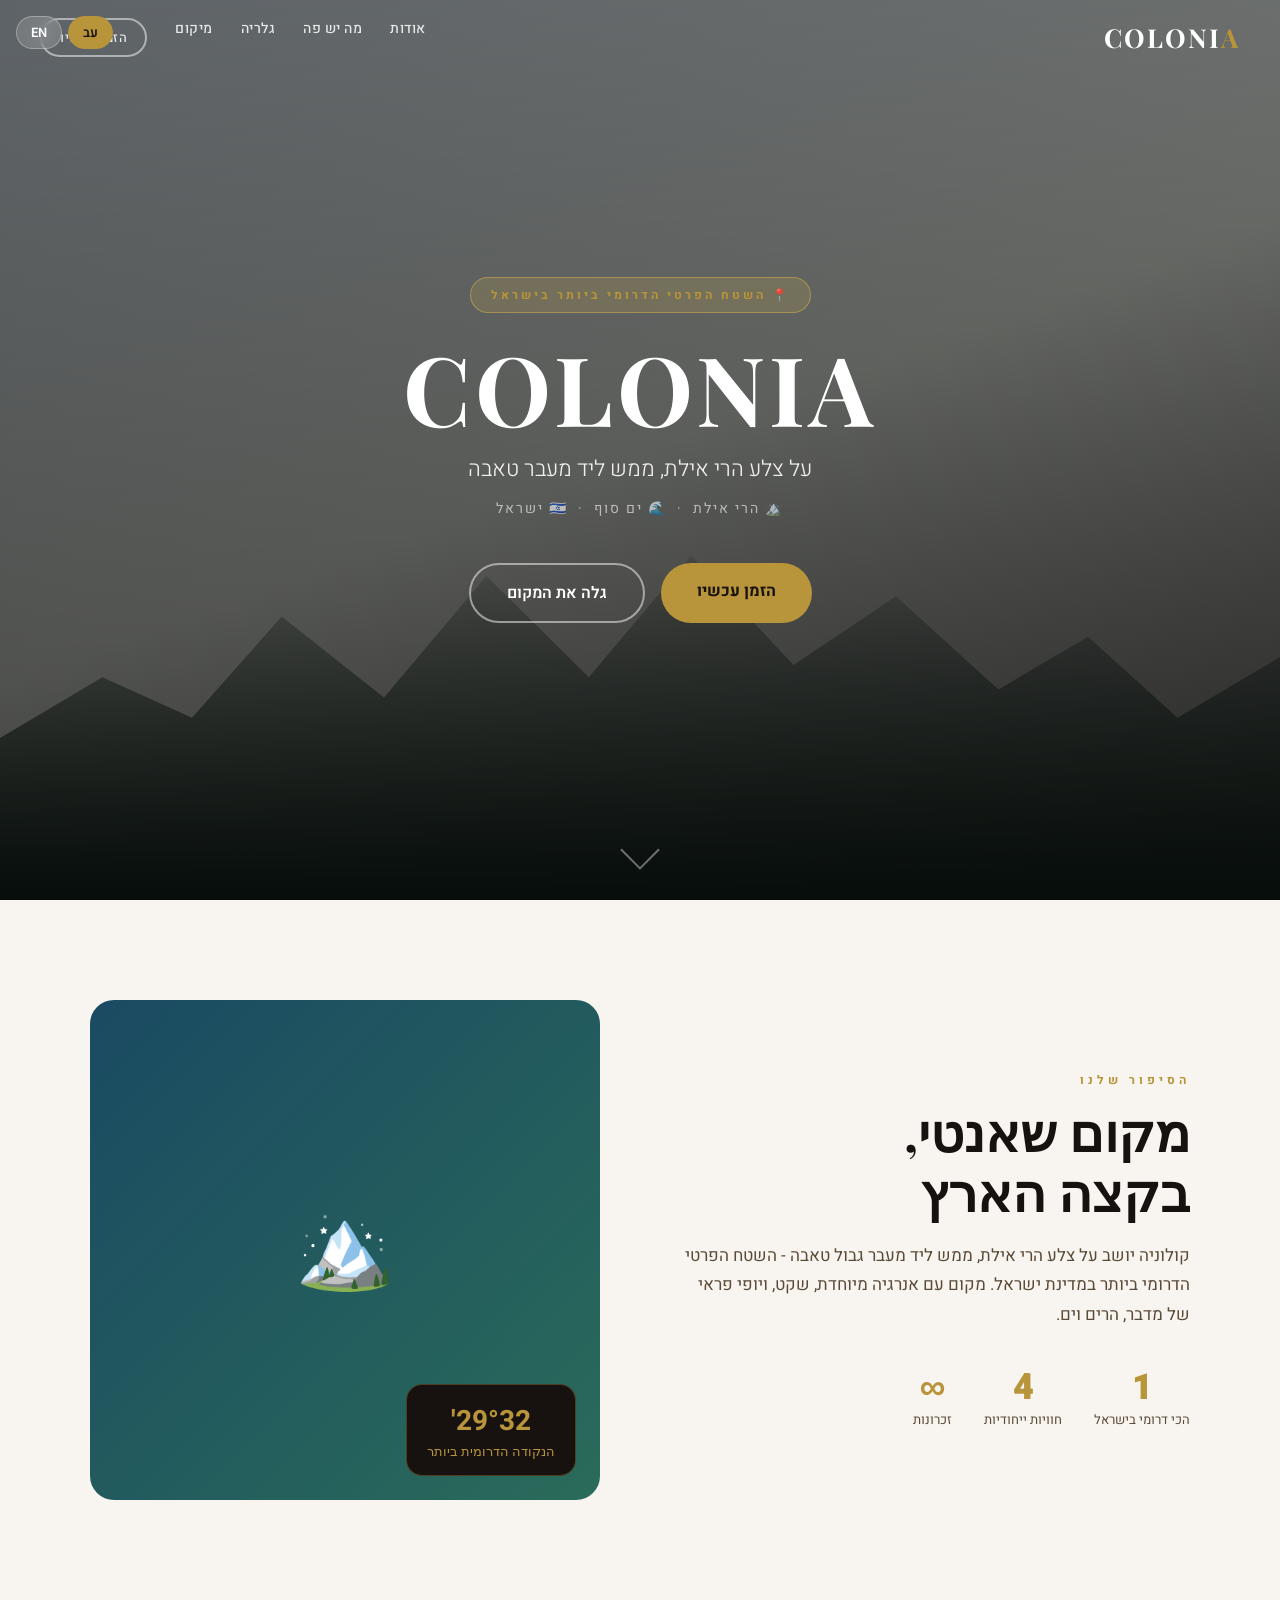
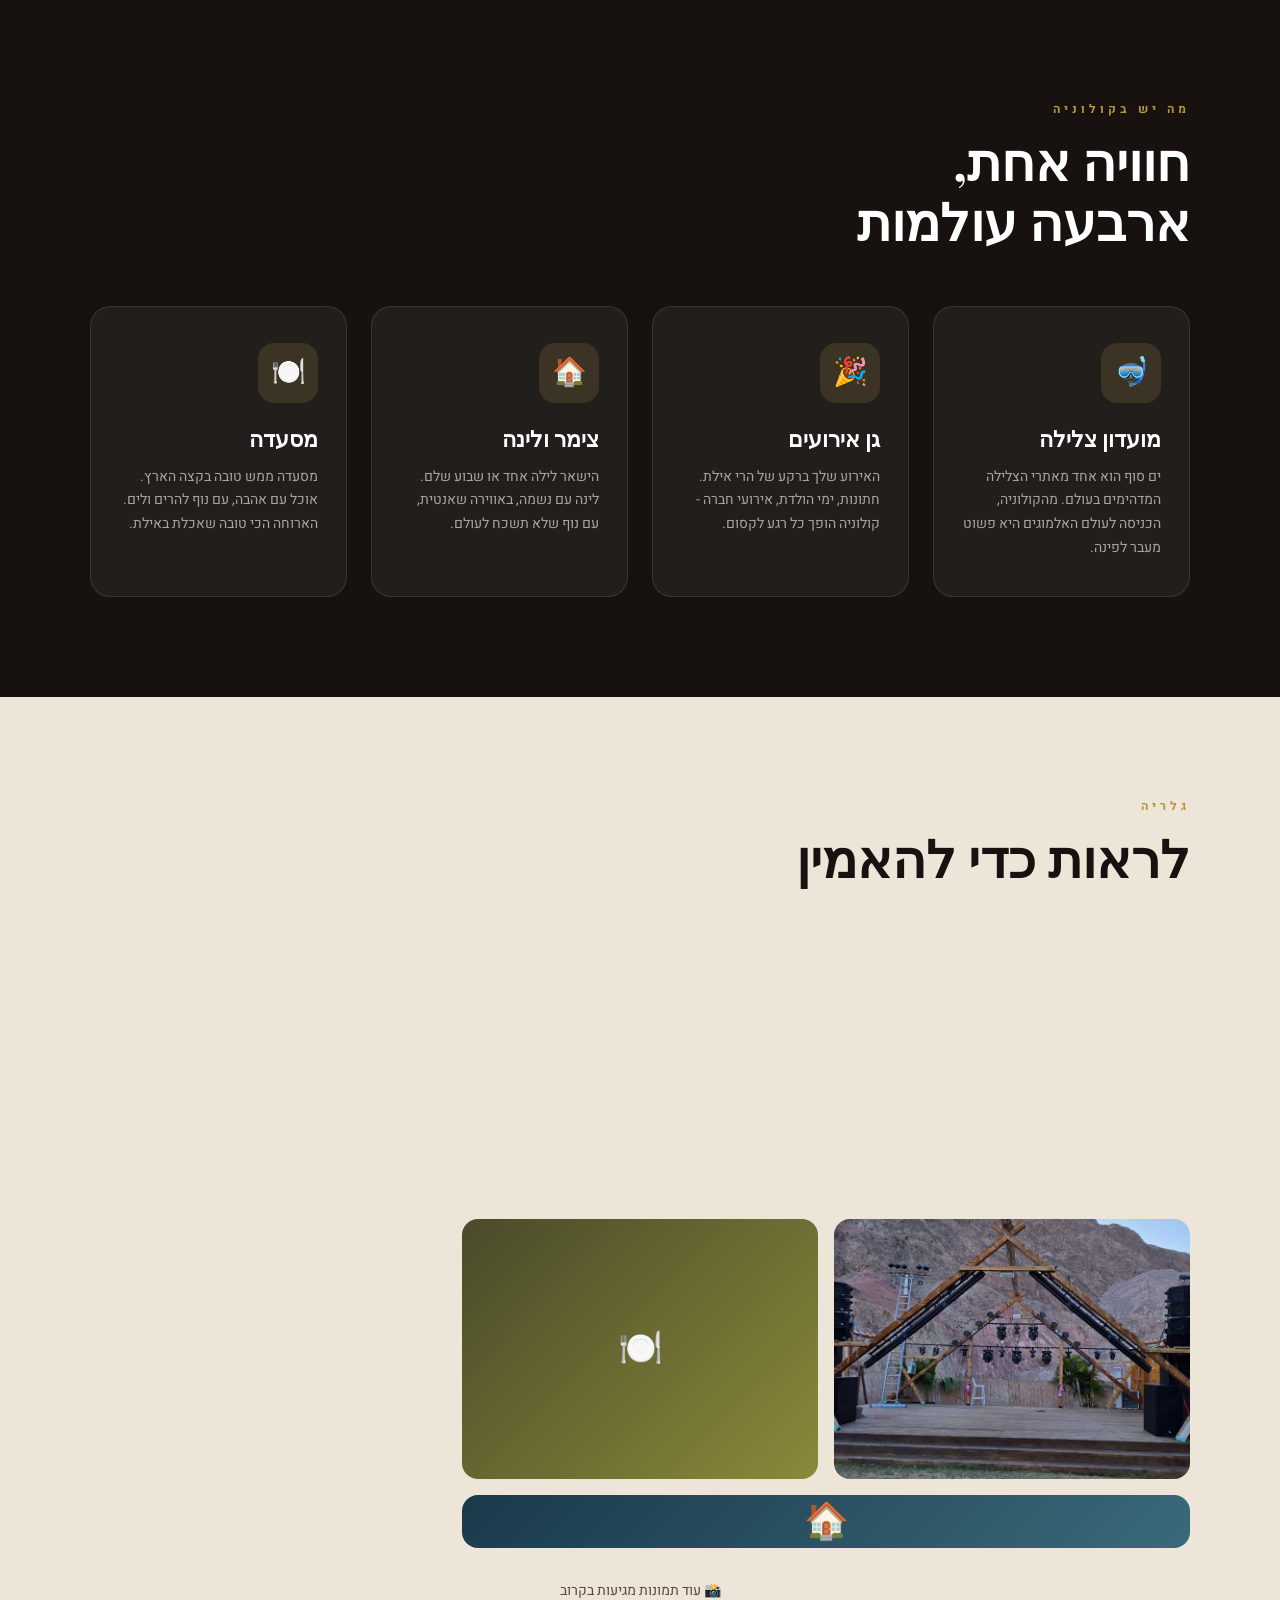
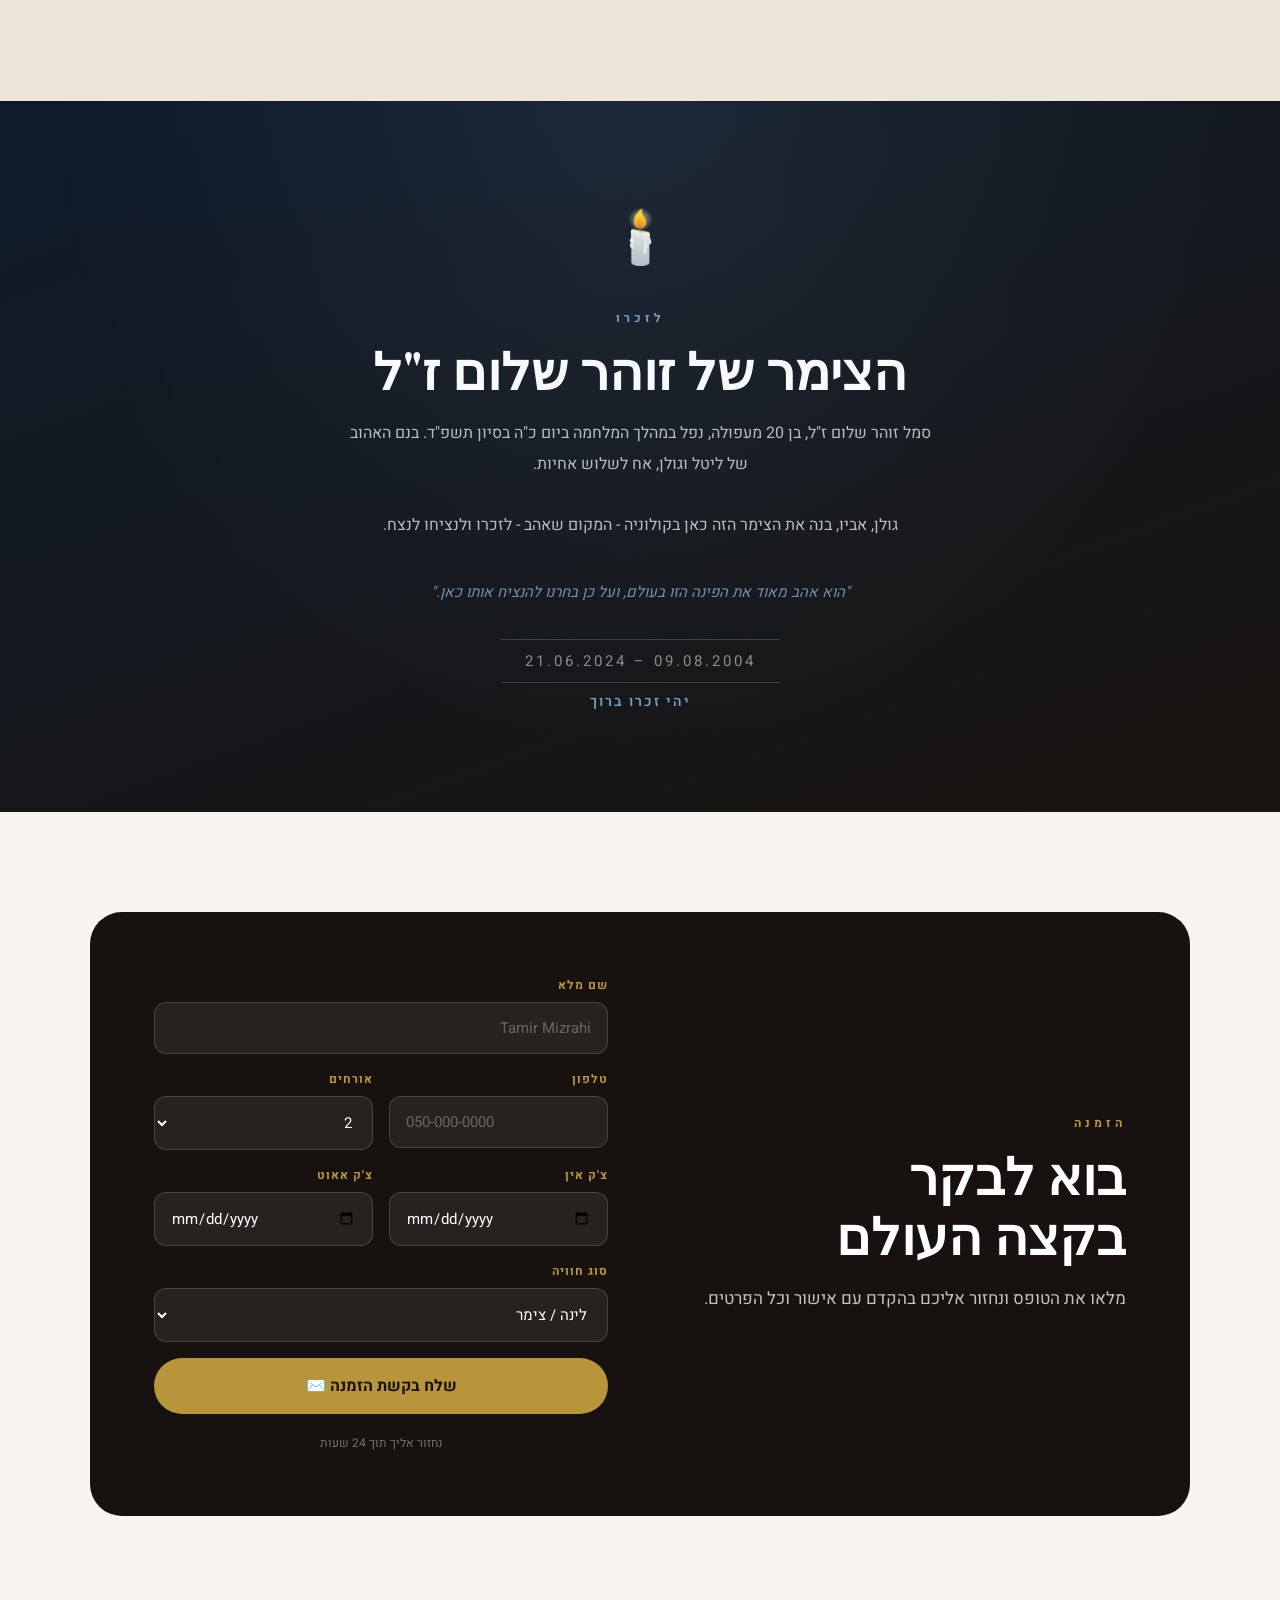
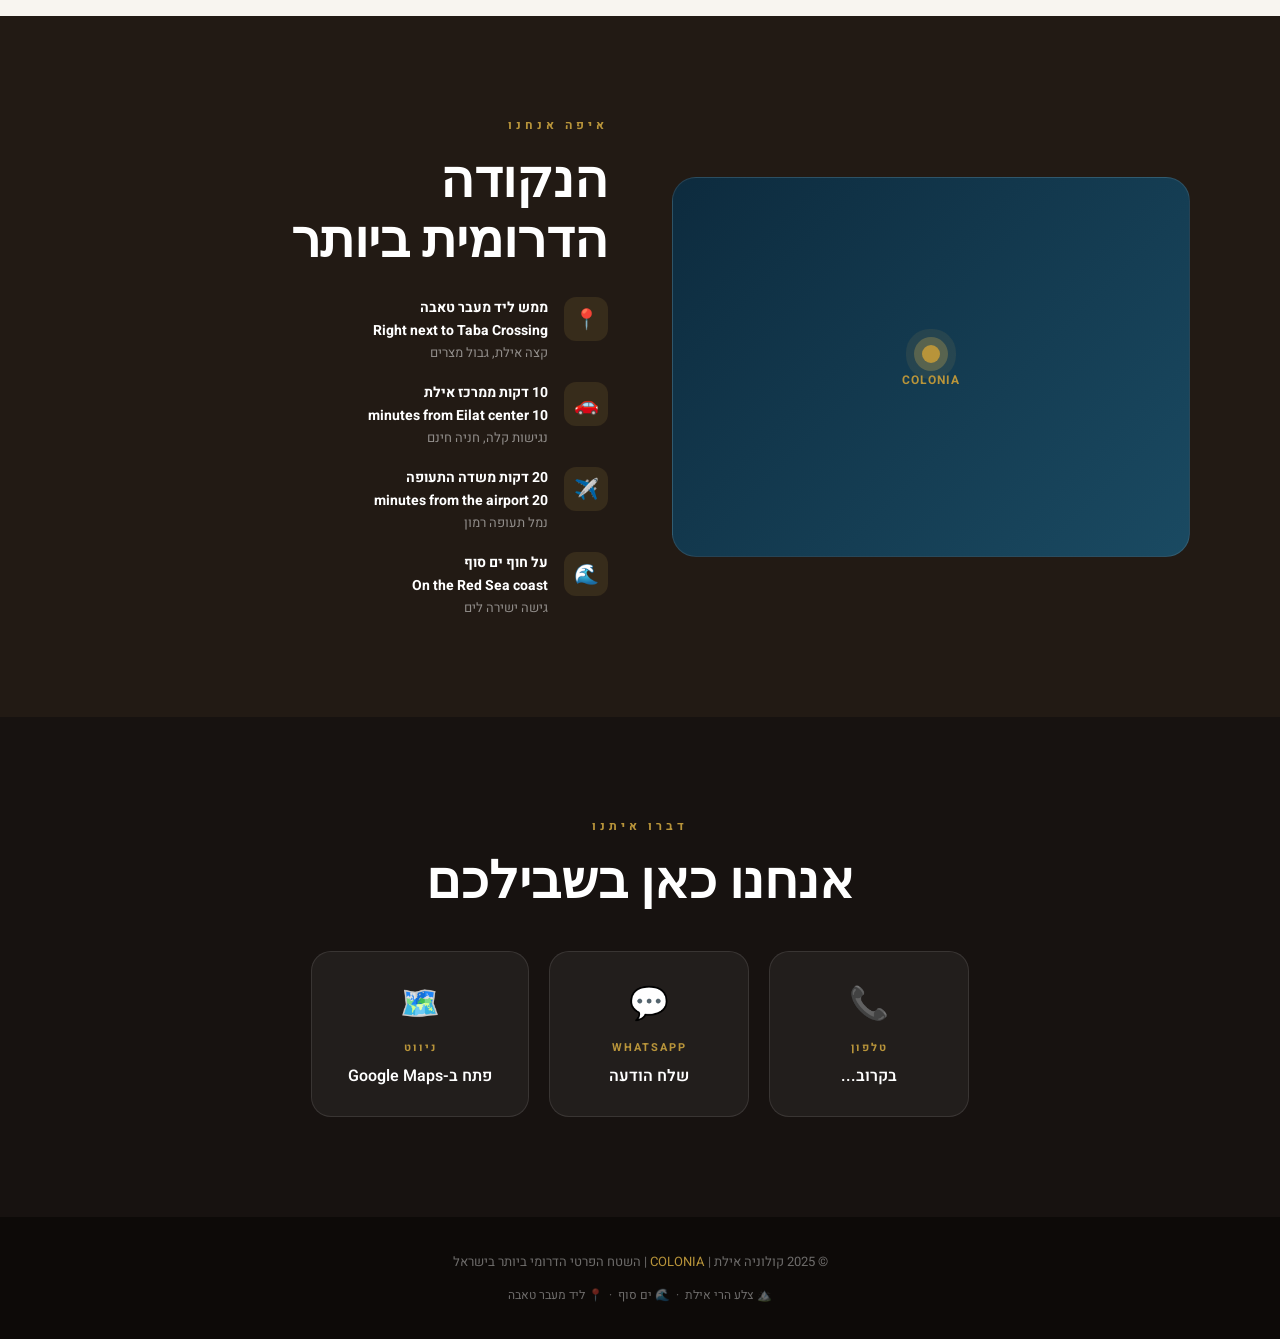
==== index.html @ 41fde7ad "Add stage photo" ====
<!DOCTYPE html>
<html lang="he" dir="rtl">
<head>
  <meta charset="UTF-8" />
  <meta name="viewport" content="width=device-width, initial-scale=1.0" />
  <title>Colonia Eilat | קולוניה אילת - המקום הדרומי ביותר בישראל</title>
  <meta name="description" content="קולוניה אילת - השטח הפרטי הדרומי ביותר במדינת ישראל. על צלע הרי אילת, ממש ליד מעבר טאבה. גן אירועים, מועדון צלילה, צימר ומסעדה." />
  <meta name="keywords" content="קולוניה אילת, Colonia Eilat, גן אירועים אילת, מועדון צלילה אילת, צימר אילת, טאבה, המקום הדרומי ביותר" />
  <meta property="og:title" content="Colonia Eilat | קולוניה אילת" />
  <meta property="og:description" content="השטח הפרטי הדרומי ביותר בישראל. על צלע הרי אילת." />
  <meta property="og:type" content="website" />
  <link rel="preconnect" href="https://fonts.googleapis.com" />
  <link href="https://fonts.googleapis.com/css2?family=Heebo:wght@300;400;500;700;900&family=Playfair+Display:wght@400;700&display=swap" rel="stylesheet" />
  <style>
    *, *::before, *::after { box-sizing: border-box; margin: 0; padding: 0; }

    :root {
      --sand:    #EDE5D8;
      --sand2:   #D8CDB8;
      --stone:   #7A6B55;
      --dark:    #171210;
      --dark2:   #221A14;
      --coral:   #B86040;
      --sea:     #2A6B8A;
      --sea2:    #1A4A62;
      --gold:    #B8943A;
      --wood:    #6B4A2A;
      --green:   #3A5A3A;
      --white:   #F8F5F0;
      --text:    #171210;
      --muted:   #5A4A38;
    }

    html { scroll-behavior: smooth; }

    body {
      font-family: 'Heebo', sans-serif;
      background: var(--white);
      color: var(--text);
      overflow-x: hidden;
    }

    /* ── LANG SWITCH ── */
    .lang-switch {
      position: fixed; top: 16px; left: 16px;
      z-index: 1000;
      display: flex; gap: 6px;
    }
    .lang-btn {
      background: rgba(255,255,255,0.15);
      backdrop-filter: blur(8px);
      border: 1px solid rgba(255,255,255,0.3);
      color: #fff; border-radius: 20px;
      padding: 6px 14px; font-size: 13px; font-weight: 600;
      cursor: pointer; transition: all 0.2s;
      font-family: 'Heebo', sans-serif;
    }
    .lang-btn.active, .lang-btn:hover {
      background: var(--gold); border-color: var(--gold); color: #1A1410;
    }

    /* ── NAV ── */
    nav {
      position: fixed; top: 0; width: 100%; z-index: 900;
      padding: 18px 40px;
      display: flex; align-items: center; justify-content: space-between;
      transition: background 0.3s, box-shadow 0.3s;
    }
    nav.scrolled {
      background: rgba(26,20,16,0.96);
      backdrop-filter: blur(16px);
      box-shadow: 0 2px 24px rgba(0,0,0,0.3);
    }
    .nav-logo {
      font-family: 'Playfair Display', serif;
      font-size: 26px; font-weight: 700;
      color: #fff; letter-spacing: 2px;
      text-decoration: none;
    }
    .nav-logo span { color: var(--gold); }
    .nav-links { display: flex; gap: 28px; list-style: none; }
    .nav-links a {
      color: rgba(255,255,255,0.85); text-decoration: none;
      font-size: 14px; font-weight: 500; letter-spacing: 0.5px;
      transition: color 0.2s;
    }
    .nav-links a:hover { color: var(--gold); }
    .nav-cta {
      background: var(--gold); color: var(--dark) !important;
      padding: 10px 22px; border-radius: 25px;
      font-weight: 700 !important;
    }

    /* ── HERO ── */
    .hero {
      height: 100vh; min-height: 700px;
      position: relative;
      display: flex; align-items: center; justify-content: center;
      overflow: hidden;
    }
    .hero-bg {
      position: absolute; inset: 0;
      background: url('garden-view.jpg') center center / cover no-repeat;
    }
    .hero-bg::after {
      content: '';
      position: absolute; inset: 0;
      background: linear-gradient(
        160deg,
        rgba(10,25,40,0.55) 0%,
        rgba(10,20,15,0.45) 50%,
        rgba(10,10,10,0.75) 100%
      );
    }
    /* Decorative mountain silhouette */
    .hero-mountains {
      position: absolute; bottom: 0; left: 0; right: 0;
      height: 45%;
      background: linear-gradient(180deg, transparent 0%, #0D1A14 100%);
      clip-path: polygon(0% 100%, 0% 60%, 8% 45%, 15% 55%, 22% 30%, 30% 50%, 38% 20%, 46% 45%, 54% 15%, 62% 42%, 70% 25%, 78% 48%, 85% 35%, 92% 55%, 100% 40%, 100% 100%);
    }
    .hero-overlay {
      position: absolute; inset: 0;
      background: linear-gradient(180deg, rgba(0,0,0,0.2) 0%, rgba(0,0,0,0.5) 100%);
    }
    .hero-content {
      position: relative; z-index: 2;
      text-align: center; color: #fff;
      padding: 0 24px; max-width: 860px;
    }
    .hero-badge {
      display: inline-block;
      background: rgba(201,168,76,0.2);
      border: 1px solid rgba(201,168,76,0.6);
      color: var(--gold);
      font-size: 12px; font-weight: 700;
      letter-spacing: 3px; text-transform: uppercase;
      padding: 8px 20px; border-radius: 25px;
      margin-bottom: 24px;
    }
    .hero h1 {
      font-family: 'Playfair Display', serif;
      font-size: clamp(52px, 9vw, 96px);
      font-weight: 700; line-height: 1.05;
      margin-bottom: 16px;
      letter-spacing: 4px;
    }
    .hero h1 span { color: var(--gold); }
    .hero-sub {
      font-size: clamp(16px, 2.5vw, 22px);
      font-weight: 300; opacity: 0.9;
      margin-bottom: 12px; line-height: 1.5;
    }
    .hero-loc {
      font-size: 14px; opacity: 0.6;
      letter-spacing: 2px; text-transform: uppercase;
      margin-bottom: 44px;
    }
    .hero-btns { display: flex; gap: 16px; justify-content: center; flex-wrap: wrap; }
    .btn-primary {
      background: var(--gold); color: var(--dark);
      padding: 16px 36px; border-radius: 50px;
      font-size: 16px; font-weight: 700;
      text-decoration: none; border: none; cursor: pointer;
      transition: transform 0.2s, box-shadow 0.2s;
      display: inline-block;
      font-family: 'Heebo', sans-serif;
    }
    .btn-primary:hover { transform: translateY(-2px); box-shadow: 0 8px 28px rgba(201,168,76,0.5); }
    .btn-outline {
      background: transparent; color: #fff;
      padding: 16px 36px; border-radius: 50px;
      font-size: 16px; font-weight: 600;
      text-decoration: none; border: 2px solid rgba(255,255,255,0.5);
      cursor: pointer; transition: all 0.2s; display: inline-block;
      font-family: 'Heebo', sans-serif;
    }
    .btn-outline:hover { border-color: #fff; background: rgba(255,255,255,0.1); }

    .scroll-hint {
      position: absolute; bottom: 36px; left: 50%;
      transform: translateX(-50%);
      display: flex; flex-direction: column; align-items: center; gap: 8px;
      color: rgba(255,255,255,0.5); font-size: 11px; letter-spacing: 2px;
      text-transform: uppercase;
    }
    .scroll-arrow {
      width: 28px; height: 28px; border-right: 2px solid rgba(255,255,255,0.4);
      border-bottom: 2px solid rgba(255,255,255,0.4);
      transform: rotate(45deg); animation: bounce 1.8s infinite;
    }
    @keyframes bounce { 0%,100% { transform: rotate(45deg) translateY(0); } 50% { transform: rotate(45deg) translateY(6px); } }

    /* ── SECTION BASE ── */
    section { padding: 100px 24px; }
    .container { max-width: 1100px; margin: 0 auto; }
    .section-label {
      font-size: 12px; font-weight: 700; letter-spacing: 4px;
      text-transform: uppercase; color: var(--gold);
      margin-bottom: 12px;
    }
    .section-title {
      font-family: 'Playfair Display', serif;
      font-size: clamp(32px, 5vw, 52px);
      font-weight: 700; line-height: 1.15;
      margin-bottom: 20px; color: var(--dark);
    }
    .section-title.light { color: #fff; }
    .section-desc {
      font-size: 17px; line-height: 1.75;
      color: var(--muted); max-width: 620px;
    }
    .section-desc.light { color: rgba(255,255,255,0.75); }

    /* ── ABOUT / STORY ── */
    .about { background: var(--white); }
    .about-inner {
      display: grid; grid-template-columns: 1fr 1fr;
      gap: 80px; align-items: center;
    }
    .about-visual {
      position: relative; border-radius: 24px; overflow: hidden;
      height: 500px; background: linear-gradient(135deg, #1A4A62, #2A6B5A);
    }
    .about-visual-inner {
      width: 100%; height: 100%;
      display: flex; align-items: center; justify-content: center;
      font-size: 80px;
    }
    .about-badge {
      position: absolute; bottom: 24px; right: 24px;
      background: var(--dark); color: var(--gold);
      padding: 16px 20px; border-radius: 16px;
      font-family: 'Playfair Display', serif;
      font-size: 13px; text-align: center;
      border: 1px solid rgba(201,168,76,0.3);
    }
    .about-badge strong { display: block; font-size: 28px; font-family: 'Heebo', sans-serif; }
    .stats { display: flex; gap: 32px; margin-top: 40px; }
    .stat { text-align: center; }
    .stat-num {
      font-size: 36px; font-weight: 900; color: var(--gold);
      line-height: 1; display: block;
    }
    .stat-label { font-size: 13px; color: var(--muted); margin-top: 4px; }

    /* ── OFFERINGS ── */
    .offerings { background: var(--dark); }
    .offerings .section-label { color: var(--gold); }
    .cards-grid {
      display: grid; grid-template-columns: repeat(auto-fit, minmax(240px, 1fr));
      gap: 24px; margin-top: 56px;
    }
    .card {
      background: rgba(255,255,255,0.05);
      border: 1px solid rgba(255,255,255,0.1);
      border-radius: 20px; padding: 36px 28px;
      transition: transform 0.3s, border-color 0.3s, box-shadow 0.3s;
      cursor: default;
    }
    .card:hover {
      transform: translateY(-6px);
      border-color: rgba(201,168,76,0.4);
      box-shadow: 0 12px 40px rgba(201,168,76,0.12);
    }
    .card-icon {
      width: 60px; height: 60px; border-radius: 16px;
      background: rgba(201,168,76,0.15);
      display: flex; align-items: center; justify-content: center;
      font-size: 28px; margin-bottom: 20px;
    }
    .card h3 {
      font-family: 'Playfair Display', serif;
      font-size: 22px; color: #fff; margin-bottom: 12px;
    }
    .card p { font-size: 14px; color: rgba(255,255,255,0.6); line-height: 1.7; }

    /* ── GALLERY ── */
    .gallery { background: var(--sand); }
    .gallery-grid {
      display: grid;
      grid-template-columns: repeat(3, 1fr);
      grid-template-rows: 260px 260px;
      gap: 16px; margin-top: 56px;
    }
    .gallery-item {
      border-radius: 16px; overflow: hidden;
      position: relative;
    }
    .gallery-item:first-child { grid-column: span 2; }
    .gallery-item:last-child { grid-column: span 2; }
    .gallery-placeholder {
      width: 100%; height: 100%;
      display: flex; align-items: center; justify-content: center;
      font-size: 36px;
      transition: transform 0.4s;
    }
    .gallery-item:hover .gallery-placeholder { transform: scale(1.04); }
    .g1 { background: linear-gradient(135deg, #1A4A62, #2A8080); }
    .g2 { background: linear-gradient(135deg, #4A2A1A, #8A5A3A); }
    .g3 { background: linear-gradient(135deg, #2A4A2A, #5A8A5A); }
    .g4 { background: linear-gradient(135deg, #4A4A2A, #8A8A3A); }
    .g5 { background: linear-gradient(135deg, #1A3A4A, #3A6A7A); }
    .gallery-soon {
      text-align: center; margin-top: 32px;
      font-size: 14px; color: var(--muted);
    }

    /* ── BOOKING ── */
    .booking { background: var(--white); }
    .booking-inner {
      background: var(--dark);
      border-radius: 32px; padding: 64px;
      display: grid; grid-template-columns: 1fr 1fr;
      gap: 64px; align-items: center;
    }
    .booking-form { display: flex; flex-direction: column; gap: 16px; }
    .form-row { display: grid; grid-template-columns: 1fr 1fr; gap: 16px; }
    .form-group { display: flex; flex-direction: column; gap: 8px; }
    label { font-size: 12px; font-weight: 700; color: var(--gold); letter-spacing: 1px; text-transform: uppercase; }
    input, select {
      background: rgba(255,255,255,0.07);
      border: 1px solid rgba(255,255,255,0.15);
      border-radius: 12px; padding: 14px 16px;
      color: #fff; font-size: 15px;
      font-family: 'Heebo', sans-serif;
      outline: none; transition: border-color 0.2s;
    }
    input:focus, select:focus { border-color: var(--gold); }
    input::placeholder { color: rgba(255,255,255,0.3); }
    select option { background: var(--dark2); color: #fff; }
    .form-note { font-size: 12px; color: rgba(255,255,255,0.4); text-align: center; margin-top: 4px; }

    /* ── LOCATION ── */
    .location { background: var(--dark2); }
    .location-inner {
      display: grid; grid-template-columns: 1fr 1fr;
      gap: 64px; align-items: center;
    }
    .location-map {
      border-radius: 24px; overflow: hidden;
      height: 380px; background: linear-gradient(135deg, #0D2B3E, #1A4A62);
      display: flex; align-items: center; justify-content: center;
      font-size: 60px; position: relative;
      border: 1px solid rgba(255,255,255,0.1);
    }
    .location-pin {
      position: absolute; top: 50%; left: 50%;
      transform: translate(-50%, -50%);
      text-align: center;
    }
    .pin-dot {
      width: 18px; height: 18px; border-radius: 50%;
      background: var(--gold);
      margin: 0 auto 8px;
      box-shadow: 0 0 0 8px rgba(201,168,76,0.3), 0 0 0 16px rgba(201,168,76,0.1);
      animation: pulse 2s infinite;
    }
    @keyframes pulse { 0%,100% { box-shadow: 0 0 0 8px rgba(201,168,76,0.3), 0 0 0 16px rgba(201,168,76,0.1); } 50% { box-shadow: 0 0 0 12px rgba(201,168,76,0.2), 0 0 0 24px rgba(201,168,76,0.05); } }
    .location-label { font-size: 12px; color: var(--gold); font-weight: 700; letter-spacing: 1px; }
    .location-details { list-style: none; display: flex; flex-direction: column; gap: 20px; margin-top: 32px; }
    .location-details li {
      display: flex; align-items: flex-start; gap: 16px;
    }
    .loc-icon {
      width: 44px; height: 44px; border-radius: 12px;
      background: rgba(201,168,76,0.12);
      display: flex; align-items: center; justify-content: center;
      font-size: 20px; flex-shrink: 0;
    }
    .loc-text strong { display: block; font-size: 14px; color: #fff; margin-bottom: 2px; }
    .loc-text span { font-size: 13px; color: rgba(255,255,255,0.5); }

    /* ── CONTACT ── */
    .contact { background: var(--dark); text-align: center; }
    .contact-methods {
      display: flex; gap: 20px; justify-content: center;
      flex-wrap: wrap; margin-top: 44px;
    }
    .contact-card {
      background: rgba(255,255,255,0.05);
      border: 1px solid rgba(255,255,255,0.1);
      border-radius: 20px; padding: 28px 36px;
      min-width: 200px; transition: all 0.2s;
      text-decoration: none;
    }
    .contact-card:hover {
      border-color: rgba(201,168,76,0.5);
      background: rgba(201,168,76,0.08);
      transform: translateY(-3px);
    }
    .contact-card .icon { font-size: 32px; margin-bottom: 12px; }
    .contact-card .c-label { font-size: 11px; color: var(--gold); font-weight: 700; letter-spacing: 2px; text-transform: uppercase; margin-bottom: 8px; }
    .contact-card .c-val { font-size: 16px; color: #fff; font-weight: 600; }

    /* ── FOOTER ── */
    footer {
      background: #0D0A08; color: rgba(255,255,255,0.4);
      text-align: center; padding: 32px 24px;
      font-size: 13px; line-height: 2;
    }
    footer a { color: var(--gold); text-decoration: none; }

    /* ── MEMORIAL ── */
    .memorial {
      background: linear-gradient(160deg, #0D1A2A 0%, #1A1410 100%);
      position: relative; overflow: hidden;
    }
    .memorial::before {
      content: '';
      position: absolute; inset: 0;
      background: radial-gradient(ellipse at 50% 0%, rgba(122,158,192,0.12) 0%, transparent 65%);
      pointer-events: none;
    }
    .memorial-inner {
      display: flex; flex-direction: column;
      align-items: center; text-align: center;
      max-width: 720px; margin: 0 auto;
      gap: 32px;
    }
    .memorial-candle {
      font-size: 52px;
      animation: flicker 3s ease-in-out infinite;
    }
    @keyframes flicker {
      0%,100% { opacity: 1; transform: scale(1); }
      50% { opacity: 0.85; transform: scale(1.05); }
    }
    .memorial-content { text-align: center; }
    .memorial-text {
      font-size: 16px; line-height: 1.9;
      color: rgba(255,255,255,0.72);
      margin-top: 20px; max-width: 600px;
      margin-left: auto; margin-right: auto;
    }
    .memorial-text em {
      color: rgba(122,158,192,0.9);
      font-style: italic; display: block;
      margin-top: 8px; font-size: 15px;
    }
    .memorial-dates {
      margin-top: 32px;
      display: flex; flex-direction: column;
      align-items: center; gap: 8px;
    }
    .memorial-dates span:first-child {
      font-size: 15px; color: rgba(255,255,255,0.5);
      letter-spacing: 3px;
      border-top: 1px solid rgba(122,158,192,0.3);
      border-bottom: 1px solid rgba(122,158,192,0.3);
      padding: 10px 24px;
    }
    .memorial-soul {
      font-size: 14px !important;
      color: #7A9EC0 !important;
      font-weight: 600; letter-spacing: 2px;
    }

    /* ── MOBILE ── */
    @media (max-width: 768px) {
      nav { padding: 16px 20px; }
      .nav-links { display: none; }
      .about-inner, .booking-inner, .location-inner { grid-template-columns: 1fr; gap: 40px; }
      .booking-inner { padding: 36px 24px; }
      .form-row { grid-template-columns: 1fr; }
      .gallery-grid { grid-template-columns: 1fr 1fr; grid-template-rows: auto; }
      .gallery-item:first-child, .gallery-item:last-child { grid-column: span 1; }
      .stats { gap: 20px; }
      section { padding: 72px 20px; }
    }

    /* ── LANG VISIBILITY ── */
    .he-text { display: block; }
    .en-text { display: none; }
    body.lang-en .he-text { display: none; }
    body.lang-en .en-text { display: block; }
    body.lang-en { direction: ltr; }
    body.lang-en .nav-links { flex-direction: row; }
  </style>
</head>
<body>

  <!-- Lang switch -->
  <div class="lang-switch">
    <button class="lang-btn active" id="btn-he" onclick="setLang('he')">עב</button>
    <button class="lang-btn" id="btn-en" onclick="setLang('en')">EN</button>
  </div>

  <!-- Nav -->
  <nav id="navbar">
    <a href="#" class="nav-logo">COLONI<span>A</span></a>
    <ul class="nav-links">
      <li><a href="#about" class="he-text">אודות</a><a href="#about" class="en-text">About</a></li>
      <li><a href="#offerings" class="he-text">מה יש פה</a><a href="#offerings" class="en-text">Explore</a></li>
      <li><a href="#gallery" class="he-text">גלריה</a><a href="#gallery" class="en-text">Gallery</a></li>
      <li><a href="#location" class="he-text">מיקום</a><a href="#location" class="en-text">Location</a></li>
      <li><a href="#booking" class="btn-outline he-text" style="padding:8px 18px;border-radius:20px;font-size:13px;">הזמן עכשיו</a>
          <a href="#booking" class="btn-outline en-text" style="padding:8px 18px;border-radius:20px;font-size:13px;">Book Now</a></li>
    </ul>
  </nav>

  <!-- HERO -->
  <section class="hero" id="home">
    <div class="hero-bg"></div>
    <div class="hero-mountains"></div>
    <div class="hero-overlay"></div>
    <div class="hero-content">
      <div class="hero-badge">
        <span class="he-text">📍 השטח הפרטי הדרומי ביותר בישראל</span>
        <span class="en-text">📍 Israel's Southernmost Private Land</span>
      </div>
      <h1>COLONIA</h1>
      <p class="hero-sub">
        <span class="he-text">על צלע הרי אילת, ממש ליד מעבר טאבה</span>
        <span class="en-text">On the slopes of the Eilat mountains, next to Taba crossing</span>
      </p>
      <p class="hero-loc">
        <span class="he-text">🏔️ הרי אילת &nbsp;·&nbsp; 🌊 ים סוף &nbsp;·&nbsp; 🇮🇱 ישראל</span>
        <span class="en-text">🏔️ Eilat Mountains &nbsp;·&nbsp; 🌊 Red Sea &nbsp;·&nbsp; 🇮🇱 Israel</span>
      </p>
      <div class="hero-btns">
        <a href="#booking" class="btn-primary">
          <span class="he-text">הזמן עכשיו</span>
          <span class="en-text">Book Your Stay</span>
        </a>
        <a href="#offerings" class="btn-outline">
          <span class="he-text">גלה את המקום</span>
          <span class="en-text">Discover Colonia</span>
        </a>
      </div>
    </div>
    <div class="scroll-hint">
      <div class="scroll-arrow"></div>
    </div>
  </section>

  <!-- ABOUT -->
  <section class="about" id="about">
    <div class="container">
      <div class="about-inner">
        <div>
          <p class="section-label">
            <span class="he-text">הסיפור שלנו</span>
            <span class="en-text">Our Story</span>
          </p>
          <h2 class="section-title">
            <span class="he-text">מקום שאנטי,<br/>בקצה הארץ</span>
            <span class="en-text">A Shanti Place<br/>at the Edge of the Land</span>
          </h2>
          <p class="section-desc">
            <span class="he-text">קולוניה יושב על צלע הרי אילת, ממש ליד מעבר גבול טאבה - השטח הפרטי הדרומי ביותר במדינת ישראל. מקום עם אנרגיה מיוחדת, שקט, ויופי פראי של מדבר, הרים וים.</span>
            <span class="en-text">Colonia sits on the slopes of the Eilat mountains, right next to the Taba border crossing - the southernmost private land in Israel. A place with special energy, tranquility, and the wild beauty of desert, mountains and sea.</span>
          </p>
          <div class="stats">
            <div class="stat">
              <span class="stat-num">1</span>
              <span class="stat-label he-text">הכי דרומי בישראל</span>
              <span class="stat-label en-text">Southernmost in Israel</span>
            </div>
            <div class="stat">
              <span class="stat-num">4</span>
              <span class="stat-label he-text">חוויות ייחודיות</span>
              <span class="stat-label en-text">Unique Experiences</span>
            </div>
            <div class="stat">
              <span class="stat-num">∞</span>
              <span class="stat-label he-text">זכרונות</span>
              <span class="stat-label en-text">Memories</span>
            </div>
          </div>
        </div>
        <div class="about-visual">
          <div class="about-visual-inner">🏔️</div>
          <div class="about-badge">
            <strong>29°32'</strong>
            <span class="he-text">הנקודה הדרומית ביותר</span>
            <span class="en-text">Southernmost Point</span>
          </div>
        </div>
      </div>
    </div>
  </section>

  <!-- OFFERINGS -->
  <section class="offerings" id="offerings">
    <div class="container">
      <p class="section-label">
        <span class="he-text">מה יש בקולוניה</span>
        <span class="en-text">What's at Colonia</span>
      </p>
      <h2 class="section-title light">
        <span class="he-text">חוויה אחת,<br/>ארבעה עולמות</span>
        <span class="en-text">One Place,<br/>Four Worlds</span>
      </h2>
      <div class="cards-grid">

        <div class="card">
          <div class="card-icon">🤿</div>
          <h3>
            <span class="he-text">מועדון צלילה</span>
            <span class="en-text">Dive Club</span>
          </h3>
          <p>
            <span class="he-text">ים סוף הוא אחד מאתרי הצלילה המדהימים בעולם. מהקולוניה, הכניסה לעולם האלמוגים היא פשוט מעבר לפינה.</span>
            <span class="en-text">The Red Sea is one of the world's most stunning dive sites. From Colonia, entering the world of coral is just around the corner.</span>
          </p>
        </div>

        <div class="card">
          <div class="card-icon">🎉</div>
          <h3>
            <span class="he-text">גן אירועים</span>
            <span class="en-text">Events Garden</span>
          </h3>
          <p>
            <span class="he-text">האירוע שלך ברקע של הרי אילת. חתונות, ימי הולדת, אירועי חברה - קולוניה הופך כל רגע לקסום.</span>
            <span class="en-text">Your event against the backdrop of the Eilat mountains. Weddings, birthdays, corporate events - Colonia makes every moment magical.</span>
          </p>
        </div>

        <div class="card">
          <div class="card-icon">🏠</div>
          <h3>
            <span class="he-text">צימר ולינה</span>
            <span class="en-text">Rooms & Stay</span>
          </h3>
          <p>
            <span class="he-text">הישאר לילה אחד או שבוע שלם. לינה עם נשמה, באווירה שאנטית, עם נוף שלא תשכח לעולם.</span>
            <span class="en-text">Stay one night or a full week. Accommodation with soul, in a shanti atmosphere, with a view you'll never forget.</span>
          </p>
        </div>

        <div class="card">
          <div class="card-icon">🍽️</div>
          <h3>
            <span class="he-text">מסעדה</span>
            <span class="en-text">Restaurant</span>
          </h3>
          <p>
            <span class="he-text">מסעדה ממש טובה בקצה הארץ. אוכל עם אהבה, עם נוף להרים ולים. הארוחה הכי טובה שאכלת באילת.</span>
            <span class="en-text">A seriously good restaurant at the edge of the country. Food made with love, with a view of mountains and sea. The best meal you'll have in Eilat.</span>
          </p>
        </div>

      </div>
    </div>
  </section>

  <!-- GALLERY -->
  <section class="gallery" id="gallery">
    <div class="container">
      <p class="section-label">
        <span class="he-text">גלריה</span>
        <span class="en-text">Gallery</span>
      </p>
      <h2 class="section-title">
        <span class="he-text">לראות כדי להאמין</span>
        <span class="en-text">Seeing is Believing</span>
      </h2>
      <div class="gallery-grid">
        <div class="gallery-item">
          <div class="gallery-placeholder g1" style="background:url('garden-view.jpg') center/cover no-repeat;"></div>
        </div>
        <div class="gallery-item">
          <div class="gallery-placeholder g2" style="background:url('entrance.jpg') center/cover no-repeat;"></div>
        </div>
        <div class="gallery-item">
          <div class="gallery-placeholder g3" style="background:url('stage.jpg') center/cover no-repeat;"></div>
        </div>
        <div class="gallery-item">
          <div class="gallery-placeholder g4">🍽️</div>
        </div>
        <div class="gallery-item">
          <div class="gallery-placeholder g5">🏠</div>
        </div>
      </div>
      <p class="gallery-soon">
        <span class="he-text">📸 עוד תמונות מגיעות בקרוב</span>
        <span class="en-text">📸 More photos coming soon</span>
      </p>
    </div>
  </section>

  <!-- ZOHAR MEMORIAL -->
  <section class="memorial" id="memorial">
    <div class="container">
      <div class="memorial-inner">
        <div class="memorial-candle">🕯️</div>
        <div class="memorial-content">
          <p class="section-label" style="color:#7A9EC0;">
            <span class="he-text">לזכרו</span>
            <span class="en-text">In Memoriam</span>
          </p>
          <h2 class="section-title light" style="font-family:'Playfair Display',serif;">
            <span class="he-text">הצימר של זוהר שלום ז"ל</span>
            <span class="en-text">Zohar Shalom's Room</span>
          </h2>
          <p class="memorial-text he-text">
            סמל זוהר שלום ז"ל, בן 20 מעפולה, נפל במהלך המלחמה ביום כ"ה בסיון תשפ"ד.
            בנם האהוב של ליטל וגולן, אח לשלוש אחיות.
            <br/><br/>
            גולן, אביו, בנה את הצימר הזה כאן בקולוניה - המקום שאהב - לזכרו ולנציחו לנצח.
            <br/><br/>
            <em>"הוא אהב מאוד את הפינה הזו בעולם, ועל כן בחרנו להנציח אותו כאן."</em>
          </p>
          <p class="memorial-text en-text">
            Corporal Zohar Shalom z"l, age 20 from Afula, fell during the war on the 25th of Sivan 5784.
            Beloved son of Lital and Golan, brother to three sisters.
            <br/><br/>
            His father Golan built this room here at Colonia - the place he loved - to keep his memory alive forever.
            <br/><br/>
            <em>"He loved this corner of the world deeply, and so we chose to memorialize him here."</em>
          </p>
          <div class="memorial-dates">
            <span>09.08.2004 – 21.06.2024</span>
            <span class="memorial-soul he-text">יהי זכרו ברוך</span>
            <span class="memorial-soul en-text">May His Memory Be a Blessing</span>
          </div>
        </div>
      </div>
    </div>
  </section>

  <!-- BOOKING -->
  <section class="booking" id="booking">
    <div class="container">
      <div class="booking-inner">
        <div>
          <p class="section-label">
            <span class="he-text">הזמנה</span>
            <span class="en-text">Reservations</span>
          </p>
          <h2 class="section-title light">
            <span class="he-text">בוא לבקר<br/>בקצה העולם</span>
            <span class="en-text">Come Visit<br/>the Edge of the World</span>
          </h2>
          <p class="section-desc light" style="margin-top:16px;">
            <span class="he-text">מלאו את הטופס ונחזור אליכם בהקדם עם אישור וכל הפרטים.</span>
            <span class="en-text">Fill out the form and we'll get back to you quickly with confirmation and details.</span>
          </p>
        </div>
        <form class="booking-form" onsubmit="handleBooking(event)">
          <div class="form-group">
            <label>
              <span class="he-text">שם מלא</span>
              <span class="en-text">Full Name</span>
            </label>
            <input type="text" id="name" placeholder="Tamir Mizrahi" required />
          </div>
          <div class="form-row">
            <div class="form-group">
              <label>
                <span class="he-text">טלפון</span>
                <span class="en-text">Phone</span>
              </label>
              <input type="tel" id="phone" placeholder="050-000-0000" required />
            </div>
            <div class="form-group">
              <label>
                <span class="he-text">אורחים</span>
                <span class="en-text">Guests</span>
              </label>
              <select id="guests">
                <option>1</option><option selected>2</option>
                <option>3</option><option>4</option><option>5+</option>
              </select>
            </div>
          </div>
          <div class="form-row">
            <div class="form-group">
              <label>
                <span class="he-text">צ'ק אין</span>
                <span class="en-text">Check-in</span>
              </label>
              <input type="date" id="checkin" required />
            </div>
            <div class="form-group">
              <label>
                <span class="he-text">צ'ק אאוט</span>
                <span class="en-text">Check-out</span>
              </label>
              <input type="date" id="checkout" required />
            </div>
          </div>
          <div class="form-group">
            <label>
              <span class="he-text">סוג חוויה</span>
              <span class="en-text">Experience Type</span>
            </label>
            <select id="type">
              <option value="stay" class="he-text">לינה / צימר</option>
              <option value="stay" class="en-text">Room / Stay</option>
              <option value="dive">Diving / צלילה</option>
              <option value="event" class="he-text">אירוע פרטי</option>
              <option value="event" class="en-text">Private Event</option>
              <option value="restaurant" class="he-text">מסעדה בלבד</option>
              <option value="restaurant" class="en-text">Restaurant Only</option>
            </select>
          </div>
          <button type="submit" class="btn-primary" style="width:100%;text-align:center;">
            <span class="he-text">שלח בקשת הזמנה ✉️</span>
            <span class="en-text">Send Booking Request ✉️</span>
          </button>
          <p class="form-note">
            <span class="he-text">נחזור אליך תוך 24 שעות</span>
            <span class="en-text">We'll respond within 24 hours</span>
          </p>
        </form>
      </div>
    </div>
  </section>

  <!-- LOCATION -->
  <section class="location" id="location">
    <div class="container">
      <div class="location-inner">
        <div class="location-map">
          <div class="location-pin">
            <div class="pin-dot"></div>
            <div class="location-label">COLONIA</div>
          </div>
        </div>
        <div>
          <p class="section-label">
            <span class="he-text">איפה אנחנו</span>
            <span class="en-text">Where We Are</span>
          </p>
          <h2 class="section-title light">
            <span class="he-text">הנקודה<br/>הדרומית ביותר</span>
            <span class="en-text">The Southernmost<br/>Point</span>
          </h2>
          <ul class="location-details">
            <li>
              <div class="loc-icon">📍</div>
              <div class="loc-text">
                <strong class="he-text">ממש ליד מעבר טאבה</strong>
                <strong class="en-text">Right next to Taba Crossing</strong>
                <span class="he-text">קצה אילת, גבול מצרים</span>
                <span class="en-text">Southern tip of Eilat, Egyptian border</span>
              </div>
            </li>
            <li>
              <div class="loc-icon">🚗</div>
              <div class="loc-text">
                <strong class="he-text">10 דקות ממרכז אילת</strong>
                <strong class="en-text">10 minutes from Eilat center</strong>
                <span class="he-text">נגישות קלה, חניה חינם</span>
                <span class="en-text">Easy access, free parking</span>
              </div>
            </li>
            <li>
              <div class="loc-icon">✈️</div>
              <div class="loc-text">
                <strong class="he-text">20 דקות משדה התעופה</strong>
                <strong class="en-text">20 minutes from the airport</strong>
                <span class="he-text">נמל תעופה רמון</span>
                <span class="en-text">Ramon Airport</span>
              </div>
            </li>
            <li>
              <div class="loc-icon">🌊</div>
              <div class="loc-text">
                <strong class="he-text">על חוף ים סוף</strong>
                <strong class="en-text">On the Red Sea coast</strong>
                <span class="he-text">גישה ישירה לים</span>
                <span class="en-text">Direct sea access</span>
              </div>
            </li>
          </ul>
        </div>
      </div>
    </div>
  </section>

  <!-- CONTACT -->
  <section class="contact" id="contact">
    <div class="container">
      <p class="section-label">
        <span class="he-text">דברו איתנו</span>
        <span class="en-text">Get in Touch</span>
      </p>
      <h2 class="section-title light">
        <span class="he-text">אנחנו כאן בשבילכם</span>
        <span class="en-text">We're Here for You</span>
      </h2>
      <div class="contact-methods">
        <a href="tel:PHONE_NUMBER" class="contact-card">
          <div class="icon">📞</div>
          <div class="c-label he-text">טלפון</div>
          <div class="c-label en-text">Phone</div>
          <div class="c-val" id="phone-display">בקרוב...</div>
        </a>
        <a href="https://wa.me/PHONE_NUMBER" class="contact-card">
          <div class="icon">💬</div>
          <div class="c-label">WhatsApp</div>
          <div class="c-val" id="wa-display">
            <span class="he-text">שלח הודעה</span>
            <span class="en-text">Send Message</span>
          </div>
        </a>
        <a href="https://maps.google.com/?q=29.5049,34.9157" target="_blank" class="contact-card">
          <div class="icon">🗺️</div>
          <div class="c-label he-text">ניווט</div>
          <div class="c-label en-text">Navigate</div>
          <div class="c-val">
            <span class="he-text">פתח ב-Google Maps</span>
            <span class="en-text">Open in Google Maps</span>
          </div>
        </a>
      </div>
    </div>
  </section>

  <!-- FOOTER -->
  <footer>
    <p>
      <span class="he-text">© 2025 קולוניה אילת | <a href="#home">COLONIA</a> | השטח הפרטי הדרומי ביותר בישראל</span>
      <span class="en-text">© 2025 Colonia Eilat | <a href="#home">COLONIA</a> | Israel's Southernmost Private Land</span>
    </p>
    <p style="margin-top:8px; font-size:12px;">
      <span class="he-text">🏔️ צלע הרי אילת &nbsp;·&nbsp; 🌊 ים סוף &nbsp;·&nbsp; 📍 ליד מעבר טאבה</span>
      <span class="en-text">🏔️ Eilat Mountain Slopes &nbsp;·&nbsp; 🌊 Red Sea &nbsp;·&nbsp; 📍 Next to Taba Crossing</span>
    </p>
  </footer>

  <script>
    // Lang switch
    function setLang(lang) {
      document.body.classList.toggle('lang-en', lang === 'en');
      document.getElementById('btn-he').classList.toggle('active', lang === 'he');
      document.getElementById('btn-en').classList.toggle('active', lang === 'en');
      document.documentElement.setAttribute('dir', lang === 'en' ? 'ltr' : 'rtl');
      document.documentElement.setAttribute('lang', lang);
    }

    // Navbar scroll
    window.addEventListener('scroll', () => {
      document.getElementById('navbar').classList.toggle('scrolled', window.scrollY > 60);
    });

    // Booking form
    function handleBooking(e) {
      e.preventDefault();
      const name = document.getElementById('name').value;
      const phone = document.getElementById('phone').value;
      const checkin = document.getElementById('checkin').value;
      const checkout = document.getElementById('checkout').value;
      const guests = document.getElementById('guests').value;
      const type = document.getElementById('type').value;

      const msg = encodeURIComponent(
        `שלום, אני ${name} ורוצה להזמין ב-Colonia אילת.\n` +
        `טלפון: ${phone}\n` +
        `תאריכים: ${checkin} עד ${checkout}\n` +
        `אורחים: ${guests}\n` +
        `סוג: ${type}`
      );
      // Will open WhatsApp with the booking details once phone is set
      alert('תודה! נחזור אליך בהקדם 🙏');
    }

    // Smooth scroll for anchor links
    document.querySelectorAll('a[href^="#"]').forEach(a => {
      a.addEventListener('click', e => {
        const target = document.querySelector(a.getAttribute('href'));
        if (target) { e.preventDefault(); target.scrollIntoView({ behavior: 'smooth' }); }
      });
    });
  </script>
</body>
</html>
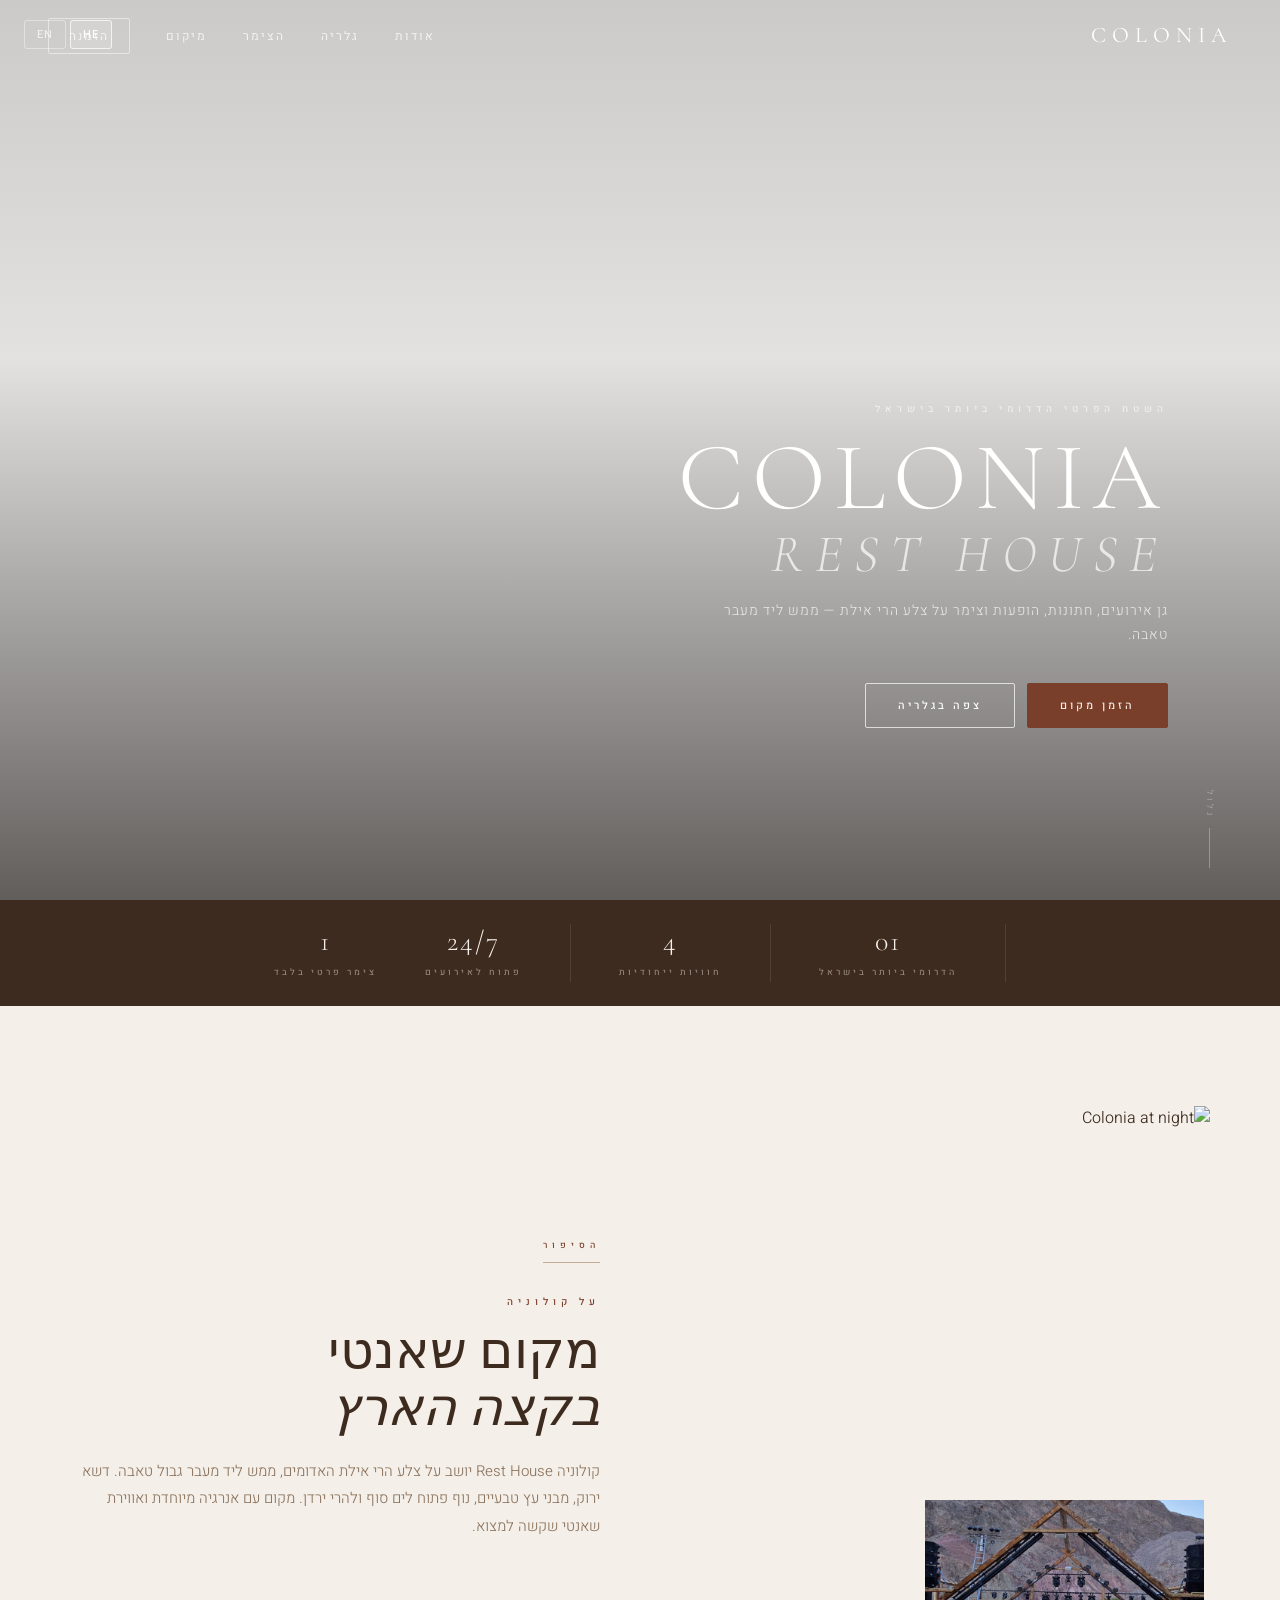
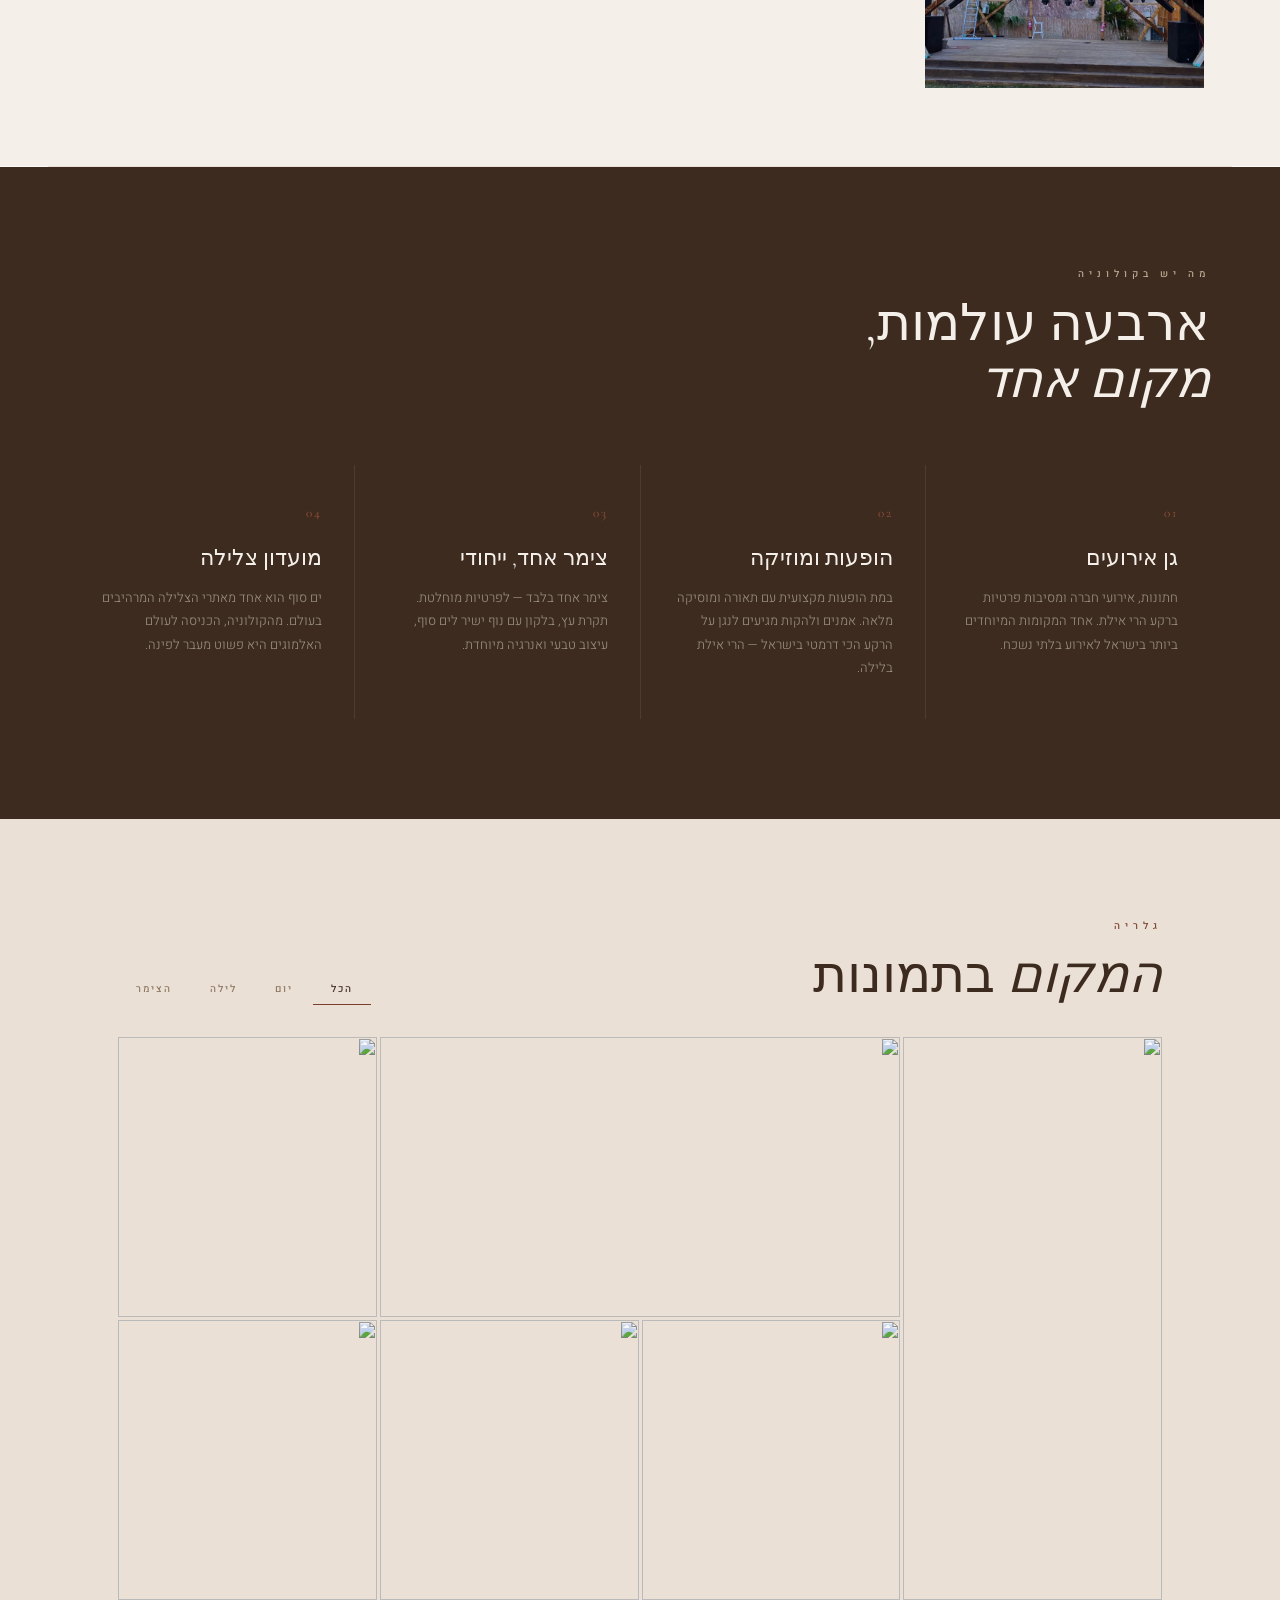
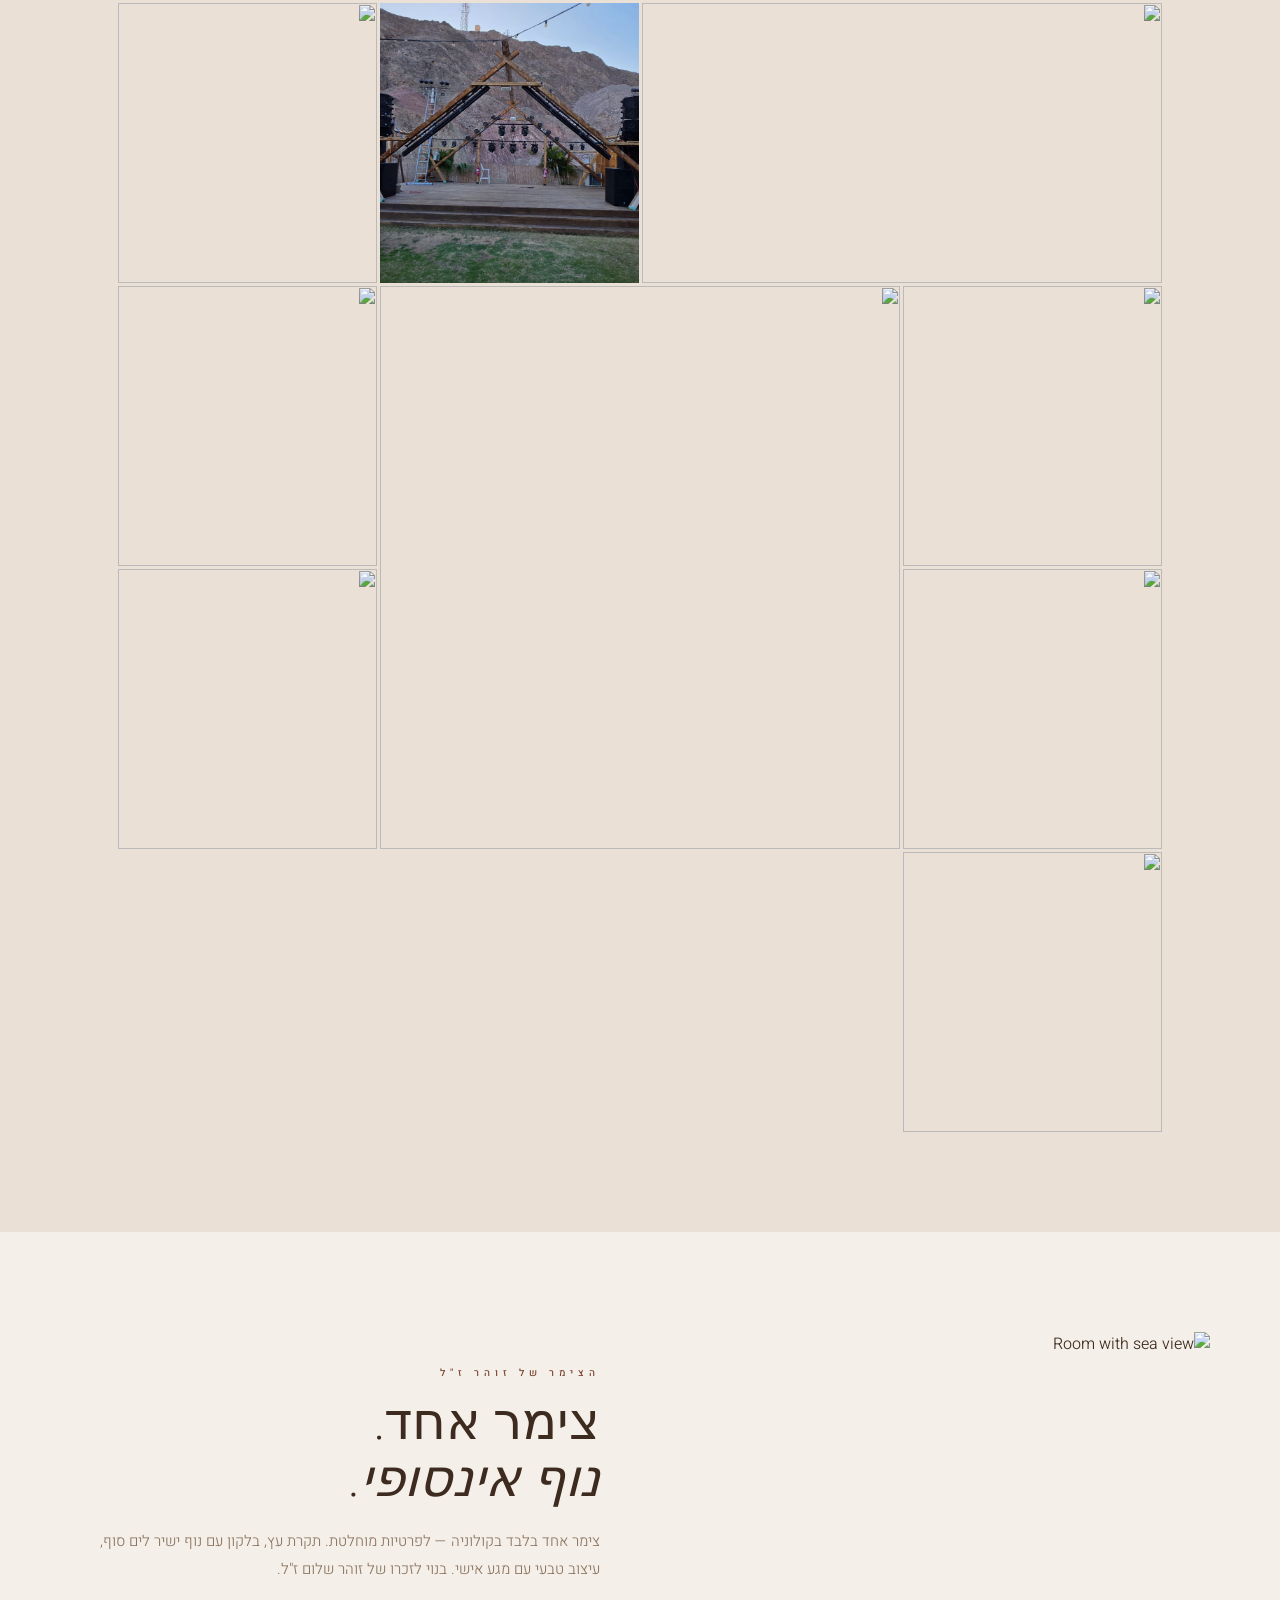
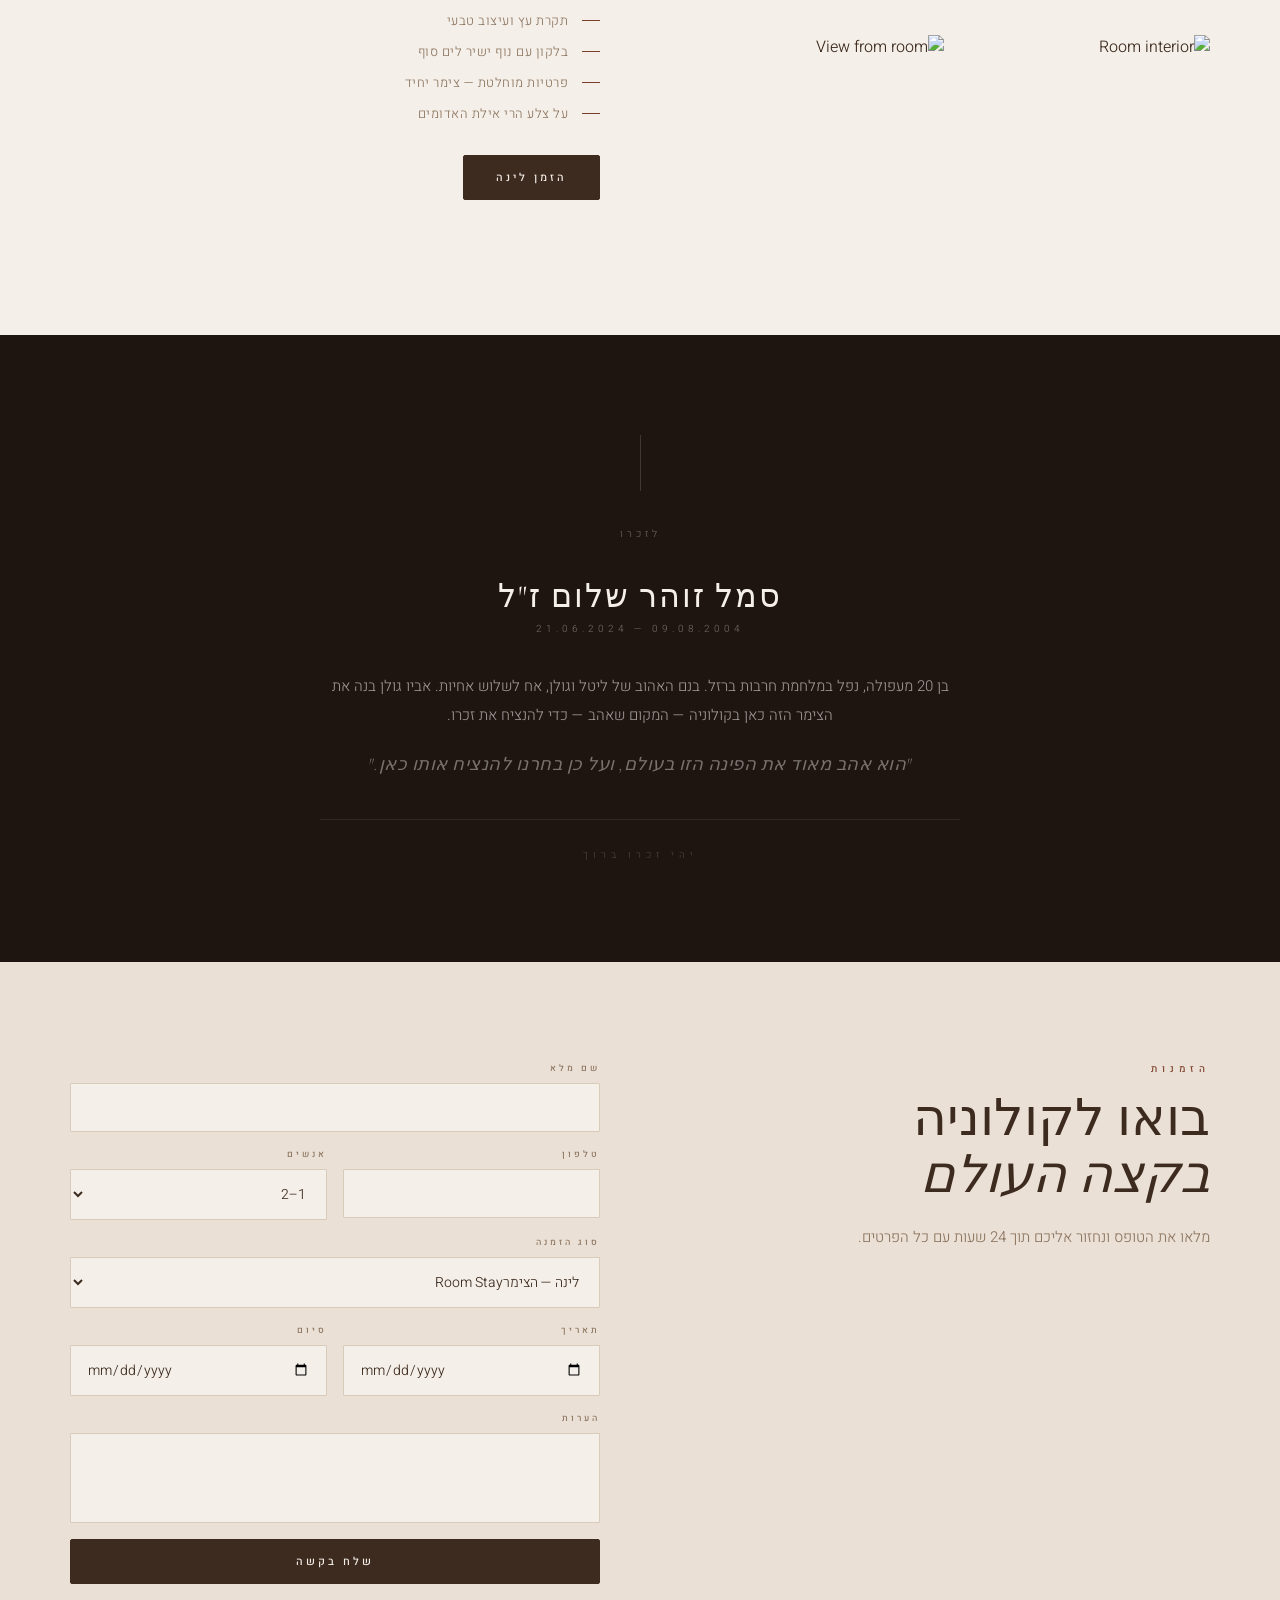
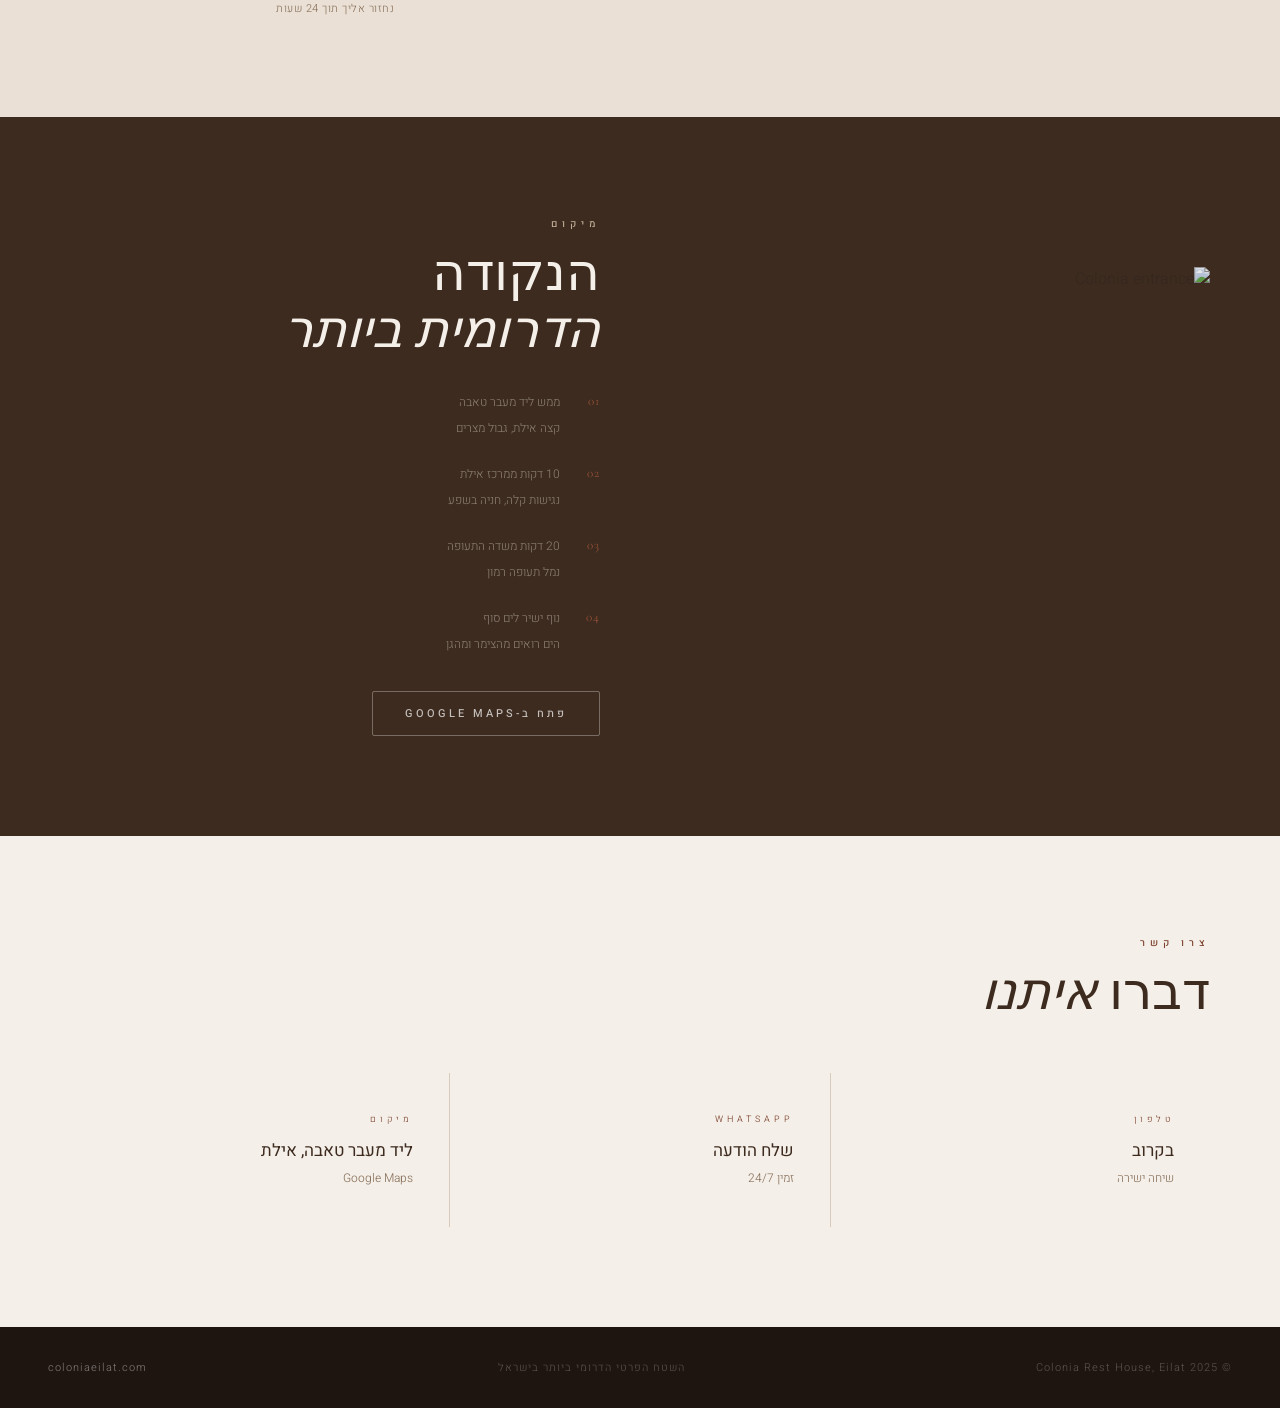
==== commit 06bb6b74: "Redesign: clean minimal, no emoji, earth tones palette" ====
--- a/index.html
+++ b/index.html
@@ -3,32 +3,29 @@
 <head>
   <meta charset="UTF-8" />
   <meta name="viewport" content="width=device-width, initial-scale=1.0" />
-  <title>Colonia Eilat | קולוניה אילת - המקום הדרומי ביותר בישראל</title>
-  <meta name="description" content="קולוניה אילת - השטח הפרטי הדרומי ביותר במדינת ישראל. על צלע הרי אילת, ממש ליד מעבר טאבה. גן אירועים, מועדון צלילה, צימר ומסעדה." />
-  <meta name="keywords" content="קולוניה אילת, Colonia Eilat, גן אירועים אילת, מועדון צלילה אילת, צימר אילת, טאבה, המקום הדרומי ביותר" />
-  <meta property="og:title" content="Colonia Eilat | קולוניה אילת" />
-  <meta property="og:description" content="השטח הפרטי הדרומי ביותר בישראל. על צלע הרי אילת." />
-  <meta property="og:type" content="website" />
+  <title>Colonia Rest House | קולוניה אילת</title>
+  <meta name="description" content="קולוניה Rest House אילת - השטח הפרטי הדרומי ביותר בישראל. גן אירועים, חתונות, הופעות וצימר על צלע הרי אילת ליד מעבר טאבה." />
+  <meta name="keywords" content="קולוניה אילת, Colonia Rest House, גן אירועים אילת, חתונות אילת, צימר אילת, טאבה" />
+  <meta property="og:title" content="Colonia Rest House | Eilat" />
+  <meta property="og:description" content="Israel's Southernmost Private Land — Events, Weddings, Shows & a Room on the Red Sea." />
+  <meta property="og:image" content="garden-view.jpg" />
   <link rel="preconnect" href="https://fonts.googleapis.com" />
-  <link href="https://fonts.googleapis.com/css2?family=Heebo:wght@300;400;500;700;900&family=Playfair+Display:wght@400;700&display=swap" rel="stylesheet" />
+  <link href="https://fonts.googleapis.com/css2?family=Cormorant+Garamond:ital,wght@0,300;0,400;0,600;1,300;1,400&family=Heebo:wght@300;400;500;600&display=swap" rel="stylesheet" />
   <style>
     *, *::before, *::after { box-sizing: border-box; margin: 0; padding: 0; }
 
     :root {
-      --sand:    #EDE5D8;
-      --sand2:   #D8CDB8;
-      --stone:   #7A6B55;
-      --dark:    #171210;
-      --dark2:   #221A14;
-      --coral:   #B86040;
-      --sea:     #2A6B8A;
-      --sea2:    #1A4A62;
-      --gold:    #B8943A;
-      --wood:    #6B4A2A;
-      --green:   #3A5A3A;
-      --white:   #F8F5F0;
-      --text:    #171210;
-      --muted:   #5A4A38;
+      --cream:   #F4EFE8;
+      --warm:    #EAE0D5;
+      --sand:    #D9CBBA;
+      --tan:     #C2AE96;
+      --brown:   #8C7560;
+      --deep:    #5A4535;
+      --earth:   #3D2B1F;
+      --rust:    #7A3F2A;
+      --rust2:   #A0553A;
+      --dark:    #1E1410;
+      --white:   #FAFAF8;
     }
 
     html { scroll-behavior: smooth; }
@@ -36,612 +33,652 @@
     body {
       font-family: 'Heebo', sans-serif;
       background: var(--white);
-      color: var(--text);
+      color: var(--earth);
       overflow-x: hidden;
-    }
-
-    /* ── LANG SWITCH ── */
+      font-weight: 300;
+    }
+
+    /* LANG */
     .lang-switch {
-      position: fixed; top: 16px; left: 16px;
-      z-index: 1000;
-      display: flex; gap: 6px;
+      position: fixed; top: 20px; left: 24px;
+      z-index: 1000; display: flex; gap: 4px;
     }
     .lang-btn {
+      background: transparent;
+      border: 1px solid rgba(255,255,255,0.4);
+      color: rgba(255,255,255,0.7);
+      border-radius: 3px;
+      padding: 5px 12px; font-size: 11px;
+      font-weight: 500; cursor: pointer;
+      letter-spacing: 1px;
+      font-family: 'Heebo', sans-serif;
+      transition: all 0.2s;
+    }
+    .lang-btn.active {
       background: rgba(255,255,255,0.15);
-      backdrop-filter: blur(8px);
-      border: 1px solid rgba(255,255,255,0.3);
-      color: #fff; border-radius: 20px;
-      padding: 6px 14px; font-size: 13px; font-weight: 600;
-      cursor: pointer; transition: all 0.2s;
-      font-family: 'Heebo', sans-serif;
-    }
-    .lang-btn.active, .lang-btn:hover {
-      background: var(--gold); border-color: var(--gold); color: #1A1410;
-    }
-
-    /* ── NAV ── */
+      color: #fff;
+      border-color: rgba(255,255,255,0.7);
+    }
+    nav.scrolled .lang-btn { border-color: rgba(90,69,53,0.3); color: var(--brown); }
+    nav.scrolled .lang-btn.active { background: var(--earth); color: var(--cream); border-color: var(--earth); }
+
+    /* NAV */
     nav {
       position: fixed; top: 0; width: 100%; z-index: 900;
-      padding: 18px 40px;
+      padding: 22px 48px;
       display: flex; align-items: center; justify-content: space-between;
-      transition: background 0.3s, box-shadow 0.3s;
+      transition: all 0.4s;
     }
     nav.scrolled {
-      background: rgba(26,20,16,0.96);
-      backdrop-filter: blur(16px);
-      box-shadow: 0 2px 24px rgba(0,0,0,0.3);
+      background: rgba(250,250,248,0.97);
+      backdrop-filter: blur(20px);
+      border-bottom: 1px solid var(--warm);
+      padding: 16px 48px;
     }
     .nav-logo {
-      font-family: 'Playfair Display', serif;
-      font-size: 26px; font-weight: 700;
-      color: #fff; letter-spacing: 2px;
-      text-decoration: none;
-    }
-    .nav-logo span { color: var(--gold); }
-    .nav-links { display: flex; gap: 28px; list-style: none; }
+      font-family: 'Cormorant Garamond', serif;
+      font-size: 22px; font-weight: 400;
+      color: #fff; letter-spacing: 6px;
+      text-decoration: none; text-transform: uppercase;
+    }
+    nav.scrolled .nav-logo { color: var(--earth); }
+    .nav-links { display: flex; gap: 36px; list-style: none; align-items: center; }
     .nav-links a {
-      color: rgba(255,255,255,0.85); text-decoration: none;
-      font-size: 14px; font-weight: 500; letter-spacing: 0.5px;
-      transition: color 0.2s;
-    }
-    .nav-links a:hover { color: var(--gold); }
+      color: rgba(255,255,255,0.75); text-decoration: none;
+      font-size: 12px; font-weight: 400; letter-spacing: 2px;
+      text-transform: uppercase; transition: color 0.2s;
+    }
+    nav.scrolled .nav-links a { color: var(--brown); }
+    .nav-links a:hover { color: #fff; }
+    nav.scrolled .nav-links a:hover { color: var(--earth); }
     .nav-cta {
-      background: var(--gold); color: var(--dark) !important;
-      padding: 10px 22px; border-radius: 25px;
-      font-weight: 700 !important;
-    }
-
-    /* ── HERO ── */
+      border: 1px solid rgba(255,255,255,0.5) !important;
+      padding: 8px 20px; border-radius: 2px;
+    }
+    nav.scrolled .nav-cta {
+      border-color: var(--deep) !important;
+      color: var(--deep) !important;
+    }
+    nav.scrolled .nav-cta:hover {
+      background: var(--earth) !important;
+      color: var(--cream) !important;
+    }
+
+    /* HERO */
     .hero {
       height: 100vh; min-height: 700px;
       position: relative;
-      display: flex; align-items: center; justify-content: center;
+      display: flex; align-items: flex-end;
       overflow: hidden;
     }
     .hero-bg {
       position: absolute; inset: 0;
-      background: url('garden-view.jpg') center center / cover no-repeat;
-    }
-    .hero-bg::after {
-      content: '';
+      background: url('garden-view.jpg') center 55% / cover no-repeat;
+    }
+    .hero-overlay {
       position: absolute; inset: 0;
       background: linear-gradient(
-        160deg,
-        rgba(10,25,40,0.55) 0%,
-        rgba(10,20,15,0.45) 50%,
-        rgba(10,10,10,0.75) 100%
+        to bottom,
+        rgba(15,10,8,0.2) 0%,
+        rgba(15,10,8,0.1) 40%,
+        rgba(15,10,8,0.65) 100%
       );
-    }
-    /* Decorative mountain silhouette */
-    .hero-mountains {
-      position: absolute; bottom: 0; left: 0; right: 0;
-      height: 45%;
-      background: linear-gradient(180deg, transparent 0%, #0D1A14 100%);
-      clip-path: polygon(0% 100%, 0% 60%, 8% 45%, 15% 55%, 22% 30%, 30% 50%, 38% 20%, 46% 45%, 54% 15%, 62% 42%, 70% 25%, 78% 48%, 85% 35%, 92% 55%, 100% 40%, 100% 100%);
-    }
-    .hero-overlay {
-      position: absolute; inset: 0;
-      background: linear-gradient(180deg, rgba(0,0,0,0.2) 0%, rgba(0,0,0,0.5) 100%);
     }
     .hero-content {
       position: relative; z-index: 2;
-      text-align: center; color: #fff;
-      padding: 0 24px; max-width: 860px;
-    }
-    .hero-badge {
-      display: inline-block;
-      background: rgba(201,168,76,0.2);
-      border: 1px solid rgba(201,168,76,0.6);
-      color: var(--gold);
-      font-size: 12px; font-weight: 700;
+      padding: 0 64px 72px;
+      color: #fff; width: 100%;
+    }
+    .hero-eyebrow {
+      font-size: 10px; font-weight: 500;
+      letter-spacing: 5px; text-transform: uppercase;
+      color: rgba(255,255,255,0.6);
+      margin-bottom: 16px;
+    }
+    .hero h1 {
+      font-family: 'Cormorant Garamond', serif;
+      font-size: clamp(56px, 9vw, 96px);
+      font-weight: 300; line-height: 0.95;
+      letter-spacing: 8px; text-transform: uppercase;
+      margin-bottom: 20px;
+    }
+    .hero h1 em {
+      font-style: italic; font-weight: 300;
+      display: block; font-size: 0.55em;
+      letter-spacing: 12px; opacity: 0.7;
+      margin-top: 6px;
+    }
+    .hero-desc {
+      font-size: 14px; font-weight: 300;
+      color: rgba(255,255,255,0.7);
+      letter-spacing: 1px; line-height: 1.7;
+      max-width: 460px; margin-bottom: 36px;
+    }
+    .hero-btns { display: flex; gap: 12px; }
+    .btn-primary {
+      background: transparent;
+      color: #fff;
+      border: 1px solid rgba(255,255,255,0.7);
+      padding: 13px 32px; font-size: 11px;
+      font-weight: 500; letter-spacing: 3px;
+      text-transform: uppercase;
+      text-decoration: none; cursor: pointer;
+      transition: all 0.25s; display: inline-block;
+      font-family: 'Heebo', sans-serif;
+      border-radius: 2px;
+    }
+    .btn-primary:hover {
+      background: #fff; color: var(--earth);
+    }
+    .btn-primary.filled {
+      background: var(--rust); border-color: var(--rust); color: var(--cream);
+    }
+    .btn-primary.filled:hover {
+      background: var(--rust2); border-color: var(--rust2);
+    }
+    .btn-dark {
+      background: var(--earth); color: var(--cream);
+      border: 1px solid var(--earth);
+      padding: 13px 32px; font-size: 11px;
+      font-weight: 500; letter-spacing: 3px;
+      text-transform: uppercase;
+      text-decoration: none; cursor: pointer;
+      transition: all 0.25s; display: inline-block;
+      font-family: 'Heebo', sans-serif; border-radius: 2px;
+    }
+    .btn-dark:hover { background: var(--rust); border-color: var(--rust); }
+
+    .hero-scroll {
+      position: absolute; bottom: 32px; right: 64px;
+      display: flex; align-items: center; gap: 10px;
+      color: rgba(255,255,255,0.4); font-size: 9px;
       letter-spacing: 3px; text-transform: uppercase;
-      padding: 8px 20px; border-radius: 25px;
-      margin-bottom: 24px;
-    }
-    .hero h1 {
-      font-family: 'Playfair Display', serif;
-      font-size: clamp(52px, 9vw, 96px);
-      font-weight: 700; line-height: 1.05;
-      margin-bottom: 16px;
-      letter-spacing: 4px;
-    }
-    .hero h1 span { color: var(--gold); }
-    .hero-sub {
-      font-size: clamp(16px, 2.5vw, 22px);
-      font-weight: 300; opacity: 0.9;
-      margin-bottom: 12px; line-height: 1.5;
-    }
-    .hero-loc {
-      font-size: 14px; opacity: 0.6;
-      letter-spacing: 2px; text-transform: uppercase;
-      margin-bottom: 44px;
-    }
-    .hero-btns { display: flex; gap: 16px; justify-content: center; flex-wrap: wrap; }
-    .btn-primary {
-      background: var(--gold); color: var(--dark);
-      padding: 16px 36px; border-radius: 50px;
-      font-size: 16px; font-weight: 700;
-      text-decoration: none; border: none; cursor: pointer;
-      transition: transform 0.2s, box-shadow 0.2s;
-      display: inline-block;
-      font-family: 'Heebo', sans-serif;
-    }
-    .btn-primary:hover { transform: translateY(-2px); box-shadow: 0 8px 28px rgba(201,168,76,0.5); }
-    .btn-outline {
-      background: transparent; color: #fff;
-      padding: 16px 36px; border-radius: 50px;
-      font-size: 16px; font-weight: 600;
-      text-decoration: none; border: 2px solid rgba(255,255,255,0.5);
-      cursor: pointer; transition: all 0.2s; display: inline-block;
-      font-family: 'Heebo', sans-serif;
-    }
-    .btn-outline:hover { border-color: #fff; background: rgba(255,255,255,0.1); }
-
-    .scroll-hint {
-      position: absolute; bottom: 36px; left: 50%;
-      transform: translateX(-50%);
-      display: flex; flex-direction: column; align-items: center; gap: 8px;
-      color: rgba(255,255,255,0.5); font-size: 11px; letter-spacing: 2px;
-      text-transform: uppercase;
-    }
-    .scroll-arrow {
-      width: 28px; height: 28px; border-right: 2px solid rgba(255,255,255,0.4);
-      border-bottom: 2px solid rgba(255,255,255,0.4);
-      transform: rotate(45deg); animation: bounce 1.8s infinite;
-    }
-    @keyframes bounce { 0%,100% { transform: rotate(45deg) translateY(0); } 50% { transform: rotate(45deg) translateY(6px); } }
-
-    /* ── SECTION BASE ── */
-    section { padding: 100px 24px; }
-    .container { max-width: 1100px; margin: 0 auto; }
-    .section-label {
-      font-size: 12px; font-weight: 700; letter-spacing: 4px;
-      text-transform: uppercase; color: var(--gold);
-      margin-bottom: 12px;
-    }
+      writing-mode: vertical-rl;
+    }
+    .hero-scroll::before {
+      content: ''; width: 1px; height: 40px;
+      background: rgba(255,255,255,0.3);
+      animation: scrollLine 1.8s ease-in-out infinite;
+    }
+    @keyframes scrollLine {
+      0% { transform: scaleY(0); transform-origin: top; opacity: 0; }
+      50% { transform: scaleY(1); opacity: 1; }
+      100% { transform: scaleY(0); transform-origin: bottom; opacity: 0; }
+    }
+
+    /* SECTIONS */
+    section { padding: 100px 48px; }
+    .container { max-width: 1140px; margin: 0 auto; }
+    .section-eyebrow {
+      font-size: 10px; font-weight: 500;
+      letter-spacing: 5px; text-transform: uppercase;
+      color: var(--rust); margin-bottom: 14px;
+    }
+    .section-eyebrow.light { color: var(--tan); }
     .section-title {
-      font-family: 'Playfair Display', serif;
+      font-family: 'Cormorant Garamond', serif;
       font-size: clamp(32px, 5vw, 52px);
-      font-weight: 700; line-height: 1.15;
-      margin-bottom: 20px; color: var(--dark);
-    }
-    .section-title.light { color: #fff; }
-    .section-desc {
-      font-size: 17px; line-height: 1.75;
-      color: var(--muted); max-width: 620px;
-    }
-    .section-desc.light { color: rgba(255,255,255,0.75); }
-
-    /* ── ABOUT / STORY ── */
-    .about { background: var(--white); }
-    .about-inner {
+      font-weight: 300; line-height: 1.1;
+      margin-bottom: 20px; color: var(--earth);
+    }
+    .section-title.light { color: var(--cream); }
+    .section-title em { font-style: italic; }
+    .section-body {
+      font-size: 15px; line-height: 1.85;
+      color: var(--brown); font-weight: 300;
+      max-width: 560px;
+    }
+    .section-body.light { color: rgba(244,239,232,0.65); }
+
+    /* INTRO STRIP */
+    .intro-strip {
+      background: var(--earth); padding: 24px 48px;
+      display: flex; align-items: center; justify-content: center;
+      gap: 48px;
+    }
+    .strip-item {
+      text-align: center;
+      border-right: 1px solid rgba(255,255,255,0.1);
+      padding-right: 48px;
+    }
+    .strip-item:last-child { border: none; padding: 0; }
+    .strip-num {
+      font-family: 'Cormorant Garamond', serif;
+      font-size: 28px; font-weight: 300;
+      color: var(--cream); display: block; letter-spacing: 2px;
+    }
+    .strip-label {
+      font-size: 9px; font-weight: 500;
+      letter-spacing: 3px; text-transform: uppercase;
+      color: rgba(244,239,232,0.45); margin-top: 4px; display: block;
+    }
+
+    /* ABOUT */
+    .about { background: var(--cream); }
+    .about-grid {
       display: grid; grid-template-columns: 1fr 1fr;
       gap: 80px; align-items: center;
     }
-    .about-visual {
-      position: relative; border-radius: 24px; overflow: hidden;
-      height: 500px; background: linear-gradient(135deg, #1A4A62, #2A6B5A);
-    }
-    .about-visual-inner {
-      width: 100%; height: 100%;
-      display: flex; align-items: center; justify-content: center;
-      font-size: 80px;
-    }
-    .about-badge {
-      position: absolute; bottom: 24px; right: 24px;
-      background: var(--dark); color: var(--gold);
-      padding: 16px 20px; border-radius: 16px;
-      font-family: 'Playfair Display', serif;
-      font-size: 13px; text-align: center;
-      border: 1px solid rgba(201,168,76,0.3);
-    }
-    .about-badge strong { display: block; font-size: 28px; font-family: 'Heebo', sans-serif; }
-    .stats { display: flex; gap: 32px; margin-top: 40px; }
-    .stat { text-align: center; }
-    .stat-num {
-      font-size: 36px; font-weight: 900; color: var(--gold);
-      line-height: 1; display: block;
-    }
-    .stat-label { font-size: 13px; color: var(--muted); margin-top: 4px; }
-
-    /* ── OFFERINGS ── */
-    .offerings { background: var(--dark); }
-    .offerings .section-label { color: var(--gold); }
-    .cards-grid {
-      display: grid; grid-template-columns: repeat(auto-fit, minmax(240px, 1fr));
-      gap: 24px; margin-top: 56px;
-    }
-    .card {
-      background: rgba(255,255,255,0.05);
-      border: 1px solid rgba(255,255,255,0.1);
-      border-radius: 20px; padding: 36px 28px;
-      transition: transform 0.3s, border-color 0.3s, box-shadow 0.3s;
-      cursor: default;
-    }
-    .card:hover {
-      transform: translateY(-6px);
-      border-color: rgba(201,168,76,0.4);
-      box-shadow: 0 12px 40px rgba(201,168,76,0.12);
-    }
-    .card-icon {
-      width: 60px; height: 60px; border-radius: 16px;
-      background: rgba(201,168,76,0.15);
-      display: flex; align-items: center; justify-content: center;
-      font-size: 28px; margin-bottom: 20px;
-    }
-    .card h3 {
-      font-family: 'Playfair Display', serif;
-      font-size: 22px; color: #fff; margin-bottom: 12px;
-    }
-    .card p { font-size: 14px; color: rgba(255,255,255,0.6); line-height: 1.7; }
-
-    /* ── GALLERY ── */
-    .gallery { background: var(--sand); }
+    .about-img {
+      position: relative; height: 560px;
+    }
+    .about-img-main {
+      width: 85%; height: 100%; border-radius: 1px; overflow: hidden;
+    }
+    .about-img-main img { width: 100%; height: 100%; object-fit: cover; }
+    .about-img-accent {
+      position: absolute; bottom: -28px; right: 0;
+      width: 55%; height: 200px;
+      border-radius: 1px; overflow: hidden;
+      border: 6px solid var(--cream);
+    }
+    .about-img-accent img { width: 100%; height: 100%; object-fit: cover; }
+    .about-tag {
+      display: inline-block;
+      margin-bottom: 32px;
+      font-size: 9px; font-weight: 500;
+      letter-spacing: 5px; text-transform: uppercase;
+      color: var(--rust); padding-bottom: 10px;
+      border-bottom: 1px solid var(--tan);
+    }
+
+    /* DIVIDER */
+    .divider { height: 1px; background: var(--warm); margin: 0 48px; }
+
+    /* OFFERINGS */
+    .offerings { background: var(--earth); }
+    .offerings-grid {
+      display: grid; grid-template-columns: repeat(4, 1fr);
+      gap: 1px; background: rgba(255,255,255,0.08);
+      margin-top: 56px;
+    }
+    .offering-card {
+      background: var(--earth); padding: 40px 32px;
+      transition: background 0.3s;
+    }
+    .offering-card:hover { background: var(--deep); }
+    .offering-num {
+      font-family: 'Cormorant Garamond', serif;
+      font-size: 13px; color: var(--rust2);
+      letter-spacing: 2px; margin-bottom: 24px;
+      display: block;
+    }
+    .offering-title {
+      font-family: 'Cormorant Garamond', serif;
+      font-size: 22px; font-weight: 400;
+      color: var(--cream); margin-bottom: 14px; line-height: 1.2;
+    }
+    .offering-body {
+      font-size: 13px; line-height: 1.8;
+      color: rgba(244,239,232,0.5); font-weight: 300;
+    }
+
+    /* GALLERY */
+    .gallery { background: var(--warm); padding: 100px 0; }
+    .gallery .container { padding: 0 48px; }
+    .gallery-header {
+      display: flex; align-items: flex-end;
+      justify-content: space-between; margin-bottom: 32px;
+    }
+    .gallery-tabs { display: flex; gap: 2px; }
+    .g-tab {
+      background: transparent; border: none;
+      padding: 8px 18px; font-size: 10px;
+      font-weight: 500; color: var(--brown);
+      letter-spacing: 2px; text-transform: uppercase;
+      cursor: pointer; font-family: 'Heebo', sans-serif;
+      border-bottom: 1px solid transparent;
+      transition: all 0.2s;
+    }
+    .g-tab.active, .g-tab:hover {
+      color: var(--earth);
+      border-bottom-color: var(--rust);
+    }
     .gallery-grid {
       display: grid;
-      grid-template-columns: repeat(3, 1fr);
-      grid-template-rows: 260px 260px;
-      gap: 16px; margin-top: 56px;
-    }
-    .gallery-item {
-      border-radius: 16px; overflow: hidden;
-      position: relative;
-    }
-    .gallery-item:first-child { grid-column: span 2; }
-    .gallery-item:last-child { grid-column: span 2; }
-    .gallery-placeholder {
+      grid-template-columns: repeat(4, 1fr);
+      grid-auto-rows: 280px;
+      gap: 3px;
+    }
+    .g-item { overflow: hidden; position: relative; cursor: pointer; }
+    .g-item.tall { grid-row: span 2; }
+    .g-item.wide { grid-column: span 2; }
+    .g-item img {
       width: 100%; height: 100%;
-      display: flex; align-items: center; justify-content: center;
-      font-size: 36px;
-      transition: transform 0.4s;
-    }
-    .gallery-item:hover .gallery-placeholder { transform: scale(1.04); }
-    .g1 { background: linear-gradient(135deg, #1A4A62, #2A8080); }
-    .g2 { background: linear-gradient(135deg, #4A2A1A, #8A5A3A); }
-    .g3 { background: linear-gradient(135deg, #2A4A2A, #5A8A5A); }
-    .g4 { background: linear-gradient(135deg, #4A4A2A, #8A8A3A); }
-    .g5 { background: linear-gradient(135deg, #1A3A4A, #3A6A7A); }
-    .gallery-soon {
-      text-align: center; margin-top: 32px;
-      font-size: 14px; color: var(--muted);
-    }
-
-    /* ── BOOKING ── */
-    .booking { background: var(--white); }
-    .booking-inner {
-      background: var(--dark);
-      border-radius: 32px; padding: 64px;
+      object-fit: cover;
+      transition: transform 0.6s cubic-bezier(0.25,0.46,0.45,0.94);
+      display: block;
+      filter: saturate(0.9) brightness(0.97);
+    }
+    .g-item:hover img { transform: scale(1.05); filter: saturate(1) brightness(1); }
+    .g-caption {
+      position: absolute; bottom: 0; left: 0; right: 0;
+      padding: 32px 18px 16px;
+      background: linear-gradient(transparent, rgba(20,12,8,0.55));
+      font-size: 10px; letter-spacing: 2px;
+      text-transform: uppercase; color: rgba(255,255,255,0.8);
+      font-weight: 400;
+      opacity: 0; transition: opacity 0.3s;
+    }
+    .g-item:hover .g-caption { opacity: 1; }
+
+    /* ROOM */
+    .room { background: var(--cream); }
+    .room-grid {
       display: grid; grid-template-columns: 1fr 1fr;
-      gap: 64px; align-items: center;
+      gap: 80px; align-items: center;
+    }
+    .room-images {
+      display: grid;
+      grid-template-columns: 1fr 1fr;
+      grid-template-rows: 300px 200px;
+      gap: 3px;
+    }
+    .room-img-main { grid-column: span 2; overflow: hidden; }
+    .room-img-main img { width: 100%; height: 100%; object-fit: cover; }
+    .room-img-sm { overflow: hidden; }
+    .room-img-sm img { width: 100%; height: 100%; object-fit: cover; transition: transform 0.5s; }
+    .room-img-sm:hover img { transform: scale(1.04); }
+    .room-features {
+      list-style: none; margin-top: 28px;
+      display: flex; flex-direction: column; gap: 12px;
+    }
+    .room-feature {
+      display: flex; align-items: center; gap: 14px;
+      font-size: 13px; color: var(--brown); font-weight: 300;
+      letter-spacing: 0.5px;
+    }
+    .room-feature::before {
+      content: '';
+      width: 18px; height: 1px;
+      background: var(--rust); flex-shrink: 0;
+    }
+
+    /* MEMORIAL */
+    .memorial { background: var(--dark); }
+    .memorial-inner {
+      max-width: 640px; margin: 0 auto;
+      text-align: center;
+    }
+    .memorial-line {
+      width: 1px; height: 56px;
+      background: rgba(255,255,255,0.15);
+      margin: 0 auto 36px;
+    }
+    .memorial-title {
+      font-family: 'Cormorant Garamond', serif;
+      font-size: 32px; font-weight: 300;
+      color: var(--cream); letter-spacing: 2px;
+      margin-bottom: 6px;
+    }
+    .memorial-subtitle {
+      font-size: 10px; letter-spacing: 4px;
+      text-transform: uppercase; color: rgba(255,255,255,0.35);
+      margin-bottom: 36px;
+    }
+    .memorial-text {
+      font-size: 15px; line-height: 1.95;
+      color: rgba(255,255,255,0.55); font-weight: 300;
+    }
+    .memorial-text em {
+      display: block; margin-top: 20px;
+      font-style: italic;
+      font-family: 'Cormorant Garamond', serif;
+      font-size: 18px;
+      color: rgba(255,255,255,0.4);
+      letter-spacing: 0.5px; line-height: 1.6;
+    }
+    .memorial-dates {
+      margin-top: 40px;
+      font-size: 10px; letter-spacing: 5px;
+      text-transform: uppercase;
+      color: rgba(255,255,255,0.2);
+      padding-top: 28px;
+      border-top: 1px solid rgba(255,255,255,0.08);
+    }
+    .memorial-blessing {
+      margin-top: 10px;
+      font-size: 13px; font-weight: 400;
+      color: rgba(255,255,255,0.3);
+      letter-spacing: 2px;
+    }
+
+    /* BOOKING */
+    .booking { background: var(--warm); }
+    .booking-grid {
+      display: grid; grid-template-columns: 1fr 1fr;
+      gap: 80px; align-items: start;
     }
     .booking-form { display: flex; flex-direction: column; gap: 16px; }
     .form-row { display: grid; grid-template-columns: 1fr 1fr; gap: 16px; }
     .form-group { display: flex; flex-direction: column; gap: 8px; }
-    label { font-size: 12px; font-weight: 700; color: var(--gold); letter-spacing: 1px; text-transform: uppercase; }
-    input, select {
-      background: rgba(255,255,255,0.07);
-      border: 1px solid rgba(255,255,255,0.15);
-      border-radius: 12px; padding: 14px 16px;
-      color: #fff; font-size: 15px;
-      font-family: 'Heebo', sans-serif;
-      outline: none; transition: border-color 0.2s;
-    }
-    input:focus, select:focus { border-color: var(--gold); }
-    input::placeholder { color: rgba(255,255,255,0.3); }
-    select option { background: var(--dark2); color: #fff; }
-    .form-note { font-size: 12px; color: rgba(255,255,255,0.4); text-align: center; margin-top: 4px; }
-
-    /* ── LOCATION ── */
-    .location { background: var(--dark2); }
-    .location-inner {
+    label {
+      font-size: 9px; font-weight: 500;
+      letter-spacing: 3px; text-transform: uppercase;
+      color: var(--brown);
+    }
+    input, select, textarea {
+      background: var(--cream); border: 1px solid var(--sand);
+      padding: 13px 16px; color: var(--earth);
+      font-size: 14px; font-family: 'Heebo', sans-serif;
+      font-weight: 300; outline: none;
+      transition: border-color 0.2s; border-radius: 1px;
+    }
+    input:focus, select:focus, textarea:focus { border-color: var(--brown); }
+    input::placeholder, textarea::placeholder { color: var(--tan); }
+    select option { background: var(--cream); }
+    textarea { resize: none; height: 90px; }
+    .form-note {
+      font-size: 11px; color: var(--brown);
+      text-align: center; font-weight: 300;
+      letter-spacing: 0.5px;
+    }
+
+    /* LOCATION */
+    .location { background: var(--earth); }
+    .location-grid {
       display: grid; grid-template-columns: 1fr 1fr;
-      gap: 64px; align-items: center;
-    }
-    .location-map {
-      border-radius: 24px; overflow: hidden;
-      height: 380px; background: linear-gradient(135deg, #0D2B3E, #1A4A62);
-      display: flex; align-items: center; justify-content: center;
-      font-size: 60px; position: relative;
-      border: 1px solid rgba(255,255,255,0.1);
-    }
-    .location-pin {
-      position: absolute; top: 50%; left: 50%;
-      transform: translate(-50%, -50%);
-      text-align: center;
-    }
-    .pin-dot {
-      width: 18px; height: 18px; border-radius: 50%;
-      background: var(--gold);
-      margin: 0 auto 8px;
-      box-shadow: 0 0 0 8px rgba(201,168,76,0.3), 0 0 0 16px rgba(201,168,76,0.1);
-      animation: pulse 2s infinite;
-    }
-    @keyframes pulse { 0%,100% { box-shadow: 0 0 0 8px rgba(201,168,76,0.3), 0 0 0 16px rgba(201,168,76,0.1); } 50% { box-shadow: 0 0 0 12px rgba(201,168,76,0.2), 0 0 0 24px rgba(201,168,76,0.05); } }
-    .location-label { font-size: 12px; color: var(--gold); font-weight: 700; letter-spacing: 1px; }
-    .location-details { list-style: none; display: flex; flex-direction: column; gap: 20px; margin-top: 32px; }
-    .location-details li {
-      display: flex; align-items: flex-start; gap: 16px;
-    }
-    .loc-icon {
-      width: 44px; height: 44px; border-radius: 12px;
-      background: rgba(201,168,76,0.12);
-      display: flex; align-items: center; justify-content: center;
-      font-size: 20px; flex-shrink: 0;
-    }
-    .loc-text strong { display: block; font-size: 14px; color: #fff; margin-bottom: 2px; }
-    .loc-text span { font-size: 13px; color: rgba(255,255,255,0.5); }
-
-    /* ── CONTACT ── */
-    .contact { background: var(--dark); text-align: center; }
-    .contact-methods {
-      display: flex; gap: 20px; justify-content: center;
-      flex-wrap: wrap; margin-top: 44px;
+      gap: 80px; align-items: center;
+    }
+    .location-img { height: 420px; overflow: hidden; position: relative; }
+    .location-img img { width: 100%; height: 100%; object-fit: cover; filter: saturate(0.8) brightness(0.9); }
+    .loc-list { list-style: none; display: flex; flex-direction: column; gap: 24px; margin-top: 32px; }
+    .loc-item { display: flex; gap: 20px; align-items: flex-start; }
+    .loc-num {
+      font-family: 'Cormorant Garamond', serif;
+      font-size: 13px; color: var(--rust2);
+      letter-spacing: 1px; flex-shrink: 0; min-width: 20px; margin-top: 2px;
+    }
+    .loc-text strong {
+      display: block; font-size: 14px;
+      font-weight: 500; color: var(--cream); margin-bottom: 3px;
+    }
+    .loc-text span { font-size: 12px; color: rgba(244,239,232,0.4); font-weight: 300; }
+
+    /* CONTACT */
+    .contact { background: var(--cream); }
+    .contact-grid {
+      display: grid; grid-template-columns: repeat(3, 1fr);
+      gap: 1px; background: var(--sand); margin-top: 52px;
     }
     .contact-card {
-      background: rgba(255,255,255,0.05);
-      border: 1px solid rgba(255,255,255,0.1);
-      border-radius: 20px; padding: 28px 36px;
-      min-width: 200px; transition: all 0.2s;
-      text-decoration: none;
-    }
-    .contact-card:hover {
-      border-color: rgba(201,168,76,0.5);
-      background: rgba(201,168,76,0.08);
-      transform: translateY(-3px);
-    }
-    .contact-card .icon { font-size: 32px; margin-bottom: 12px; }
-    .contact-card .c-label { font-size: 11px; color: var(--gold); font-weight: 700; letter-spacing: 2px; text-transform: uppercase; margin-bottom: 8px; }
-    .contact-card .c-val { font-size: 16px; color: #fff; font-weight: 600; }
-
-    /* ── FOOTER ── */
+      background: var(--cream); padding: 40px 36px;
+      text-decoration: none; transition: background 0.25s;
+    }
+    .contact-card:hover { background: var(--warm); }
+    .c-type {
+      font-size: 9px; letter-spacing: 4px;
+      text-transform: uppercase; color: var(--rust);
+      margin-bottom: 12px; display: block;
+    }
+    .c-val { font-size: 17px; color: var(--earth); font-weight: 400; }
+    .c-sub { font-size: 12px; color: var(--brown); margin-top: 6px; font-weight: 300; }
+
+    /* FOOTER */
     footer {
-      background: #0D0A08; color: rgba(255,255,255,0.4);
-      text-align: center; padding: 32px 24px;
-      font-size: 13px; line-height: 2;
-    }
-    footer a { color: var(--gold); text-decoration: none; }
-
-    /* ── MEMORIAL ── */
-    .memorial {
-      background: linear-gradient(160deg, #0D1A2A 0%, #1A1410 100%);
-      position: relative; overflow: hidden;
-    }
-    .memorial::before {
-      content: '';
-      position: absolute; inset: 0;
-      background: radial-gradient(ellipse at 50% 0%, rgba(122,158,192,0.12) 0%, transparent 65%);
-      pointer-events: none;
-    }
-    .memorial-inner {
-      display: flex; flex-direction: column;
-      align-items: center; text-align: center;
-      max-width: 720px; margin: 0 auto;
-      gap: 32px;
-    }
-    .memorial-candle {
-      font-size: 52px;
-      animation: flicker 3s ease-in-out infinite;
-    }
-    @keyframes flicker {
-      0%,100% { opacity: 1; transform: scale(1); }
-      50% { opacity: 0.85; transform: scale(1.05); }
-    }
-    .memorial-content { text-align: center; }
-    .memorial-text {
-      font-size: 16px; line-height: 1.9;
-      color: rgba(255,255,255,0.72);
-      margin-top: 20px; max-width: 600px;
-      margin-left: auto; margin-right: auto;
-    }
-    .memorial-text em {
-      color: rgba(122,158,192,0.9);
-      font-style: italic; display: block;
-      margin-top: 8px; font-size: 15px;
-    }
-    .memorial-dates {
-      margin-top: 32px;
-      display: flex; flex-direction: column;
-      align-items: center; gap: 8px;
-    }
-    .memorial-dates span:first-child {
-      font-size: 15px; color: rgba(255,255,255,0.5);
-      letter-spacing: 3px;
-      border-top: 1px solid rgba(122,158,192,0.3);
-      border-bottom: 1px solid rgba(122,158,192,0.3);
-      padding: 10px 24px;
-    }
-    .memorial-soul {
-      font-size: 14px !important;
-      color: #7A9EC0 !important;
-      font-weight: 600; letter-spacing: 2px;
-    }
-
-    /* ── MOBILE ── */
-    @media (max-width: 768px) {
+      background: var(--dark); color: rgba(255,255,255,0.25);
+      padding: 32px 48px;
+      display: flex; align-items: center;
+      justify-content: space-between; font-size: 11px;
+      letter-spacing: 1px;
+    }
+    footer a { color: rgba(255,255,255,0.4); text-decoration: none; }
+    footer a:hover { color: var(--cream); }
+
+    /* MOBILE */
+    @media (max-width: 900px) {
       nav { padding: 16px 20px; }
+      nav.scrolled { padding: 14px 20px; }
       .nav-links { display: none; }
-      .about-inner, .booking-inner, .location-inner { grid-template-columns: 1fr; gap: 40px; }
-      .booking-inner { padding: 36px 24px; }
-      .form-row { grid-template-columns: 1fr; }
-      .gallery-grid { grid-template-columns: 1fr 1fr; grid-template-rows: auto; }
-      .gallery-item:first-child, .gallery-item:last-child { grid-column: span 1; }
-      .stats { gap: 20px; }
+      .hero-content { padding: 0 24px 56px; }
+      .hero-scroll { display: none; }
+      .intro-strip { flex-wrap: wrap; gap: 24px; padding: 20px; }
+      .strip-item { border: none; padding: 0; }
       section { padding: 72px 20px; }
-    }
-
-    /* ── LANG VISIBILITY ── */
-    .he-text { display: block; }
-    .en-text { display: none; }
-    body.lang-en .he-text { display: none; }
-    body.lang-en .en-text { display: block; }
+      .about-grid, .room-grid, .booking-grid, .location-grid { grid-template-columns: 1fr; gap: 40px; }
+      .about-img { height: 360px; }
+      .about-img-accent { display: none; }
+      .offerings-grid { grid-template-columns: 1fr 1fr; }
+      .gallery-grid { grid-template-columns: 1fr 1fr; grid-auto-rows: 200px; }
+      .g-item.tall { grid-row: span 1; }
+      .g-item.wide { grid-column: span 1; }
+      .contact-grid { grid-template-columns: 1fr; }
+      footer { flex-direction: column; gap: 12px; text-align: center; padding: 24px 20px; }
+      .divider { margin: 0 20px; }
+    }
+
+    /* LANG */
+    .he { display: block; }
+    .en { display: none; }
+    body.lang-en .he { display: none; }
+    body.lang-en .en { display: block; }
     body.lang-en { direction: ltr; }
-    body.lang-en .nav-links { flex-direction: row; }
+    span.he { display: inline; }
+    span.en { display: none; }
+    body.lang-en span.he { display: none; }
+    body.lang-en span.en { display: inline; }
   </style>
 </head>
 <body>
 
-  <!-- Lang switch -->
   <div class="lang-switch">
-    <button class="lang-btn active" id="btn-he" onclick="setLang('he')">עב</button>
+    <button class="lang-btn active" id="btn-he" onclick="setLang('he')">HE</button>
     <button class="lang-btn" id="btn-en" onclick="setLang('en')">EN</button>
   </div>
 
-  <!-- Nav -->
   <nav id="navbar">
-    <a href="#" class="nav-logo">COLONI<span>A</span></a>
+    <a href="#home" class="nav-logo">Colonia</a>
     <ul class="nav-links">
-      <li><a href="#about" class="he-text">אודות</a><a href="#about" class="en-text">About</a></li>
-      <li><a href="#offerings" class="he-text">מה יש פה</a><a href="#offerings" class="en-text">Explore</a></li>
-      <li><a href="#gallery" class="he-text">גלריה</a><a href="#gallery" class="en-text">Gallery</a></li>
-      <li><a href="#location" class="he-text">מיקום</a><a href="#location" class="en-text">Location</a></li>
-      <li><a href="#booking" class="btn-outline he-text" style="padding:8px 18px;border-radius:20px;font-size:13px;">הזמן עכשיו</a>
-          <a href="#booking" class="btn-outline en-text" style="padding:8px 18px;border-radius:20px;font-size:13px;">Book Now</a></li>
+      <li><a href="#about"><span class="he">אודות</span><span class="en">About</span></a></li>
+      <li><a href="#gallery"><span class="he">גלריה</span><span class="en">Gallery</span></a></li>
+      <li><a href="#room"><span class="he">הצימר</span><span class="en">The Room</span></a></li>
+      <li><a href="#location"><span class="he">מיקום</span><span class="en">Location</span></a></li>
+      <li><a href="#booking" class="nav-cta"><span class="he">הזמנה</span><span class="en">Book</span></a></li>
     </ul>
   </nav>
 
   <!-- HERO -->
   <section class="hero" id="home">
     <div class="hero-bg"></div>
-    <div class="hero-mountains"></div>
     <div class="hero-overlay"></div>
     <div class="hero-content">
-      <div class="hero-badge">
-        <span class="he-text">📍 השטח הפרטי הדרומי ביותר בישראל</span>
-        <span class="en-text">📍 Israel's Southernmost Private Land</span>
-      </div>
-      <h1>COLONIA</h1>
-      <p class="hero-sub">
-        <span class="he-text">על צלע הרי אילת, ממש ליד מעבר טאבה</span>
-        <span class="en-text">On the slopes of the Eilat mountains, next to Taba crossing</span>
-      </p>
-      <p class="hero-loc">
-        <span class="he-text">🏔️ הרי אילת &nbsp;·&nbsp; 🌊 ים סוף &nbsp;·&nbsp; 🇮🇱 ישראל</span>
-        <span class="en-text">🏔️ Eilat Mountains &nbsp;·&nbsp; 🌊 Red Sea &nbsp;·&nbsp; 🇮🇱 Israel</span>
+      <p class="hero-eyebrow"><span class="he">השטח הפרטי הדרומי ביותר בישראל</span><span class="en">Israel's Southernmost Private Land</span></p>
+      <h1>Colonia<em>Rest House</em></h1>
+      <p class="hero-desc">
+        <span class="he">גן אירועים, חתונות, הופעות וצימר על צלע הרי אילת — ממש ליד מעבר טאבה.</span>
+        <span class="en">Events garden, weddings, live shows and a room on the Eilat mountain slopes — right next to Taba crossing.</span>
       </p>
       <div class="hero-btns">
-        <a href="#booking" class="btn-primary">
-          <span class="he-text">הזמן עכשיו</span>
-          <span class="en-text">Book Your Stay</span>
-        </a>
-        <a href="#offerings" class="btn-outline">
-          <span class="he-text">גלה את המקום</span>
-          <span class="en-text">Discover Colonia</span>
-        </a>
+        <a href="#booking" class="btn-primary filled"><span class="he">הזמן מקום</span><span class="en">Reserve Now</span></a>
+        <a href="#gallery" class="btn-primary"><span class="he">צפה בגלריה</span><span class="en">View Gallery</span></a>
       </div>
     </div>
-    <div class="scroll-hint">
-      <div class="scroll-arrow"></div>
-    </div>
+    <div class="hero-scroll"><span class="he">גלול</span><span class="en">Scroll</span></div>
   </section>
+
+  <!-- STRIP -->
+  <div class="intro-strip">
+    <div class="strip-item">
+      <span class="strip-num">01</span>
+      <span class="strip-label he">הדרומי ביותר בישראל</span>
+      <span class="strip-label en">Southernmost in Israel</span>
+    </div>
+    <div class="strip-item">
+      <span class="strip-num">4</span>
+      <span class="strip-label he">חוויות ייחודיות</span>
+      <span class="strip-label en">Unique Experiences</span>
+    </div>
+    <div class="strip-item">
+      <span class="strip-num">24/7</span>
+      <span class="strip-label he">פתוח לאירועים</span>
+      <span class="strip-label en">Open for Events</span>
+    </div>
+    <div class="strip-item">
+      <span class="strip-num">1</span>
+      <span class="strip-label he">צימר פרטי בלבד</span>
+      <span class="strip-label en">Private Room Only</span>
+    </div>
+  </div>
 
   <!-- ABOUT -->
   <section class="about" id="about">
     <div class="container">
-      <div class="about-inner">
+      <div class="about-grid">
+        <div class="about-img">
+          <div class="about-img-main">
+            <img src="nightgarden5.jpg" alt="Colonia at night" />
+          </div>
+          <div class="about-img-accent">
+            <img src="stage.jpg" alt="Performance stage" />
+          </div>
+        </div>
         <div>
-          <p class="section-label">
-            <span class="he-text">הסיפור שלנו</span>
-            <span class="en-text">Our Story</span>
+          <span class="about-tag"><span class="he">הסיפור</span><span class="en">The Story</span></span>
+          <p class="section-eyebrow"><span class="he">על קולוניה</span><span class="en">About Colonia</span></p>
+          <h2 class="section-title">
+            <span class="he">מקום שאנטי<br/><em>בקצה הארץ</em></span>
+            <span class="en">A Shanti Place<br/><em>at the Edge</em></span>
+          </h2>
+          <p class="section-body">
+            <span class="he">קולוניה Rest House יושב על צלע הרי אילת האדומים, ממש ליד מעבר גבול טאבה. דשא ירוק, מבני עץ טבעיים, נוף פתוח לים סוף ולהרי ירדן. מקום עם אנרגיה מיוחדת ואווירת שאנטי שקשה למצוא.</span>
+            <span class="en">Colonia Rest House sits on the slopes of Eilat's red mountains, right next to the Taba border crossing. Green lawns, natural wood structures, open views to the Red Sea and Jordan's mountains. A place with rare energy and a shanti atmosphere unlike anything else.</span>
           </p>
-          <h2 class="section-title">
-            <span class="he-text">מקום שאנטי,<br/>בקצה הארץ</span>
-            <span class="en-text">A Shanti Place<br/>at the Edge of the Land</span>
-          </h2>
-          <p class="section-desc">
-            <span class="he-text">קולוניה יושב על צלע הרי אילת, ממש ליד מעבר גבול טאבה - השטח הפרטי הדרומי ביותר במדינת ישראל. מקום עם אנרגיה מיוחדת, שקט, ויופי פראי של מדבר, הרים וים.</span>
-            <span class="en-text">Colonia sits on the slopes of the Eilat mountains, right next to the Taba border crossing - the southernmost private land in Israel. A place with special energy, tranquility, and the wild beauty of desert, mountains and sea.</span>
-          </p>
-          <div class="stats">
-            <div class="stat">
-              <span class="stat-num">1</span>
-              <span class="stat-label he-text">הכי דרומי בישראל</span>
-              <span class="stat-label en-text">Southernmost in Israel</span>
-            </div>
-            <div class="stat">
-              <span class="stat-num">4</span>
-              <span class="stat-label he-text">חוויות ייחודיות</span>
-              <span class="stat-label en-text">Unique Experiences</span>
-            </div>
-            <div class="stat">
-              <span class="stat-num">∞</span>
-              <span class="stat-label he-text">זכרונות</span>
-              <span class="stat-label en-text">Memories</span>
-            </div>
-          </div>
-        </div>
-        <div class="about-visual">
-          <div class="about-visual-inner">🏔️</div>
-          <div class="about-badge">
-            <strong>29°32'</strong>
-            <span class="he-text">הנקודה הדרומית ביותר</span>
-            <span class="en-text">Southernmost Point</span>
-          </div>
         </div>
       </div>
     </div>
   </section>
+
+  <div class="divider"></div>
 
   <!-- OFFERINGS -->
   <section class="offerings" id="offerings">
     <div class="container">
-      <p class="section-label">
-        <span class="he-text">מה יש בקולוניה</span>
-        <span class="en-text">What's at Colonia</span>
-      </p>
+      <p class="section-eyebrow light"><span class="he">מה יש בקולוניה</span><span class="en">What's at Colonia</span></p>
       <h2 class="section-title light">
-        <span class="he-text">חוויה אחת,<br/>ארבעה עולמות</span>
-        <span class="en-text">One Place,<br/>Four Worlds</span>
+        <span class="he">ארבעה עולמות,<br/><em>מקום אחד</em></span>
+        <span class="en">Four Worlds,<br/><em>One Place</em></span>
       </h2>
-      <div class="cards-grid">
-
-        <div class="card">
-          <div class="card-icon">🤿</div>
-          <h3>
-            <span class="he-text">מועדון צלילה</span>
-            <span class="en-text">Dive Club</span>
-          </h3>
-          <p>
-            <span class="he-text">ים סוף הוא אחד מאתרי הצלילה המדהימים בעולם. מהקולוניה, הכניסה לעולם האלמוגים היא פשוט מעבר לפינה.</span>
-            <span class="en-text">The Red Sea is one of the world's most stunning dive sites. From Colonia, entering the world of coral is just around the corner.</span>
-          </p>
-        </div>
-
-        <div class="card">
-          <div class="card-icon">🎉</div>
-          <h3>
-            <span class="he-text">גן אירועים</span>
-            <span class="en-text">Events Garden</span>
-          </h3>
-          <p>
-            <span class="he-text">האירוע שלך ברקע של הרי אילת. חתונות, ימי הולדת, אירועי חברה - קולוניה הופך כל רגע לקסום.</span>
-            <span class="en-text">Your event against the backdrop of the Eilat mountains. Weddings, birthdays, corporate events - Colonia makes every moment magical.</span>
-          </p>
-        </div>
-
-        <div class="card">
-          <div class="card-icon">🏠</div>
-          <h3>
-            <span class="he-text">צימר ולינה</span>
-            <span class="en-text">Rooms & Stay</span>
-          </h3>
-          <p>
-            <span class="he-text">הישאר לילה אחד או שבוע שלם. לינה עם נשמה, באווירה שאנטית, עם נוף שלא תשכח לעולם.</span>
-            <span class="en-text">Stay one night or a full week. Accommodation with soul, in a shanti atmosphere, with a view you'll never forget.</span>
-          </p>
-        </div>
-
-        <div class="card">
-          <div class="card-icon">🍽️</div>
-          <h3>
-            <span class="he-text">מסעדה</span>
-            <span class="en-text">Restaurant</span>
-          </h3>
-          <p>
-            <span class="he-text">מסעדה ממש טובה בקצה הארץ. אוכל עם אהבה, עם נוף להרים ולים. הארוחה הכי טובה שאכלת באילת.</span>
-            <span class="en-text">A seriously good restaurant at the edge of the country. Food made with love, with a view of mountains and sea. The best meal you'll have in Eilat.</span>
-          </p>
-        </div>
-
+      <div class="offerings-grid">
+        <div class="offering-card">
+          <span class="offering-num">01</span>
+          <div class="offering-title"><span class="he">גן אירועים</span><span class="en">Events Garden</span></div>
+          <p class="offering-body"><span class="he">חתונות, אירועי חברה ומסיבות פרטיות ברקע הרי אילת. אחד המקומות המיוחדים ביותר בישראל לאירוע בלתי נשכח.</span><span class="en">Weddings, corporate events and private parties with the backdrop of Eilat's mountains. One of Israel's most unique event venues.</span></p>
+        </div>
+        <div class="offering-card">
+          <span class="offering-num">02</span>
+          <div class="offering-title"><span class="he">הופעות ומוזיקה</span><span class="en">Shows & Music</span></div>
+          <p class="offering-body"><span class="he">במת הופעות מקצועית עם תאורה ומוסיקה מלאה. אמנים ולהקות מגיעים לנגן על הרקע הכי דרמטי בישראל — הרי אילת בלילה.</span><span class="en">Professional stage with full lighting and sound. Artists perform against the most dramatic backdrop in Israel — Eilat mountains by night.</span></p>
+        </div>
+        <div class="offering-card">
+          <span class="offering-num">03</span>
+          <div class="offering-title"><span class="he">צימר אחד, ייחודי</span><span class="en">One Private Room</span></div>
+          <p class="offering-body"><span class="he">צימר אחד בלבד — לפרטיות מוחלטת. תקרת עץ, בלקון עם נוף ישיר לים סוף, עיצוב טבעי ואנרגיה מיוחדת.</span><span class="en">One room only — for complete privacy. Wooden ceiling, balcony with a direct Red Sea view, natural design and rare atmosphere.</span></p>
+        </div>
+        <div class="offering-card">
+          <span class="offering-num">04</span>
+          <div class="offering-title"><span class="he">מועדון צלילה</span><span class="en">Dive Club</span></div>
+          <p class="offering-body"><span class="he">ים סוף הוא אחד מאתרי הצלילה המרהיבים בעולם. מהקולוניה, הכניסה לעולם האלמוגים היא פשוט מעבר לפינה.</span><span class="en">The Red Sea is one of the world's most spectacular dive sites. From Colonia, entering the coral world is just around the corner.</span></p>
+        </div>
       </div>
     </div>
   </section>
@@ -649,73 +686,92 @@
   <!-- GALLERY -->
   <section class="gallery" id="gallery">
     <div class="container">
-      <p class="section-label">
-        <span class="he-text">גלריה</span>
-        <span class="en-text">Gallery</span>
-      </p>
-      <h2 class="section-title">
-        <span class="he-text">לראות כדי להאמין</span>
-        <span class="en-text">Seeing is Believing</span>
-      </h2>
-      <div class="gallery-grid">
-        <div class="gallery-item">
-          <div class="gallery-placeholder g1" style="background:url('garden-view.jpg') center/cover no-repeat;"></div>
-        </div>
-        <div class="gallery-item">
-          <div class="gallery-placeholder g2" style="background:url('entrance.jpg') center/cover no-repeat;"></div>
-        </div>
-        <div class="gallery-item">
-          <div class="gallery-placeholder g3" style="background:url('stage.jpg') center/cover no-repeat;"></div>
-        </div>
-        <div class="gallery-item">
-          <div class="gallery-placeholder g4">🍽️</div>
-        </div>
-        <div class="gallery-item">
-          <div class="gallery-placeholder g5">🏠</div>
+      <div class="gallery-header">
+        <div>
+          <p class="section-eyebrow"><span class="he">גלריה</span><span class="en">Gallery</span></p>
+          <h2 class="section-title" style="margin-bottom:0;">
+            <span class="he"><em>המקום</em> בתמונות</span>
+            <span class="en">The Place in <em>Images</em></span>
+          </h2>
+        </div>
+        <div class="gallery-tabs">
+          <button class="g-tab active" onclick="filterGallery('all',this)"><span class="he">הכל</span><span class="en">All</span></button>
+          <button class="g-tab" onclick="filterGallery('day',this)"><span class="he">יום</span><span class="en">Day</span></button>
+          <button class="g-tab" onclick="filterGallery('night',this)"><span class="he">לילה</span><span class="en">Night</span></button>
+          <button class="g-tab" onclick="filterGallery('room',this)"><span class="he">הצימר</span><span class="en">Room</span></button>
         </div>
       </div>
-      <p class="gallery-soon">
-        <span class="he-text">📸 עוד תמונות מגיעות בקרוב</span>
-        <span class="en-text">📸 More photos coming soon</span>
-      </p>
+      <div class="gallery-grid" id="galleryGrid">
+        <div class="g-item tall" data-cat="day"><img src="garden5.jpg" alt="" /><div class="g-caption"><span class="he">רחבת הגן</span><span class="en">Garden Courtyard</span></div></div>
+        <div class="g-item wide" data-cat="night"><img src="nightgarden1.jpg" alt="" /><div class="g-caption"><span class="he">הגן מואר</span><span class="en">Illuminated Garden</span></div></div>
+        <div class="g-item" data-cat="night"><img src="night1.jpg" alt="" /><div class="g-caption"><span class="he">ההרים בלילה</span><span class="en">Mountains at Night</span></div></div>
+        <div class="g-item" data-cat="day"><img src="garden4.jpg" alt="" /><div class="g-caption"><span class="he">נוף לים</span><span class="en">Sea View</span></div></div>
+        <div class="g-item" data-cat="night"><img src="nightgarden2.jpg" alt="" /><div class="g-caption"><span class="he">ערב</span><span class="en">Evening</span></div></div>
+        <div class="g-item" data-cat="night"><img src="nightgarden3.jpg" alt="" /><div class="g-caption"><span class="he">אירוע לילה</span><span class="en">Night Event</span></div></div>
+        <div class="g-item wide" data-cat="day"><img src="garden-view.jpg" alt="" /><div class="g-caption"><span class="he">פנורמה</span><span class="en">Panorama</span></div></div>
+        <div class="g-item" data-cat="day"><img src="stage.jpg" alt="" /><div class="g-caption"><span class="he">הבמה</span><span class="en">The Stage</span></div></div>
+        <div class="g-item" data-cat="night"><img src="nightgarden4.jpg" alt="" /><div class="g-caption"><span class="he">לילה</span><span class="en">Night</span></div></div>
+        <div class="g-item" data-cat="day"><img src="entrance.jpg" alt="" /><div class="g-caption"><span class="he">כניסה</span><span class="en">Entrance</span></div></div>
+        <div class="g-item wide tall" data-cat="night"><img src="nightgarden5.jpg" alt="" /><div class="g-caption"><span class="he">קולוניה בלילה</span><span class="en">Colonia at Night</span></div></div>
+        <div class="g-item" data-cat="room"><img src="room2.jpg" alt="" /><div class="g-caption"><span class="he">הצימר</span><span class="en">The Room</span></div></div>
+        <div class="g-item" data-cat="room"><img src="room1.jpg" alt="" /><div class="g-caption"><span class="he">נוף לים</span><span class="en">Sea View</span></div></div>
+        <div class="g-item" data-cat="night"><img src="night2.jpg" alt="" /><div class="g-caption"><span class="he">תאורה</span><span class="en">Lighting</span></div></div>
+        <div class="g-item" data-cat="day"><img src="garden1.jpg" alt="" /><div class="g-caption"><span class="he">הגן</span><span class="en">The Garden</span></div></div>
+      </div>
     </div>
   </section>
 
-  <!-- ZOHAR MEMORIAL -->
+  <!-- ROOM -->
+  <section class="room" id="room">
+    <div class="container">
+      <div class="room-grid">
+        <div class="room-images">
+          <div class="room-img-main"><img src="room2.jpg" alt="Room with sea view" /></div>
+          <div class="room-img-sm"><img src="room1.jpg" alt="Room interior" /></div>
+          <div class="room-img-sm"><img src="garden3.jpg" alt="View from room" /></div>
+        </div>
+        <div>
+          <p class="section-eyebrow"><span class="he">הצימר של זוהר ז"ל</span><span class="en">Zohar's Room</span></p>
+          <h2 class="section-title">
+            <span class="he">צימר אחד.<br/><em>נוף אינסופי.</em></span>
+            <span class="en">One Room.<br/><em>Infinite View.</em></span>
+          </h2>
+          <p class="section-body">
+            <span class="he">צימר אחד בלבד בקולוניה — לפרטיות מוחלטת. תקרת עץ, בלקון עם נוף ישיר לים סוף, עיצוב טבעי עם מגע אישי. בנוי לזכרו של זוהר שלום ז"ל.</span>
+            <span class="en">Only one room at Colonia — for complete privacy. Wooden ceiling, balcony with direct Red Sea view, natural design with a personal touch. Built in memory of Zohar Shalom z"l.</span>
+          </p>
+          <ul class="room-features">
+            <li class="room-feature"><span class="he">תקרת עץ ועיצוב טבעי</span><span class="en">Wooden ceiling and natural design</span></li>
+            <li class="room-feature"><span class="he">בלקון עם נוף ישיר לים סוף</span><span class="en">Balcony with direct Red Sea view</span></li>
+            <li class="room-feature"><span class="he">פרטיות מוחלטת — צימר יחיד</span><span class="en">Complete privacy — only one room</span></li>
+            <li class="room-feature"><span class="he">על צלע הרי אילת האדומים</span><span class="en">On the red Eilat mountain slopes</span></li>
+          </ul>
+          <a href="#booking" class="btn-dark" style="margin-top:32px;display:inline-block;">
+            <span class="he">הזמן לינה</span><span class="en">Book a Stay</span>
+          </a>
+        </div>
+      </div>
+    </div>
+  </section>
+
+  <!-- MEMORIAL -->
   <section class="memorial" id="memorial">
     <div class="container">
       <div class="memorial-inner">
-        <div class="memorial-candle">🕯️</div>
-        <div class="memorial-content">
-          <p class="section-label" style="color:#7A9EC0;">
-            <span class="he-text">לזכרו</span>
-            <span class="en-text">In Memoriam</span>
-          </p>
-          <h2 class="section-title light" style="font-family:'Playfair Display',serif;">
-            <span class="he-text">הצימר של זוהר שלום ז"ל</span>
-            <span class="en-text">Zohar Shalom's Room</span>
-          </h2>
-          <p class="memorial-text he-text">
-            סמל זוהר שלום ז"ל, בן 20 מעפולה, נפל במהלך המלחמה ביום כ"ה בסיון תשפ"ד.
-            בנם האהוב של ליטל וגולן, אח לשלוש אחיות.
-            <br/><br/>
-            גולן, אביו, בנה את הצימר הזה כאן בקולוניה - המקום שאהב - לזכרו ולנציחו לנצח.
-            <br/><br/>
-            <em>"הוא אהב מאוד את הפינה הזו בעולם, ועל כן בחרנו להנציח אותו כאן."</em>
-          </p>
-          <p class="memorial-text en-text">
-            Corporal Zohar Shalom z"l, age 20 from Afula, fell during the war on the 25th of Sivan 5784.
-            Beloved son of Lital and Golan, brother to three sisters.
-            <br/><br/>
-            His father Golan built this room here at Colonia - the place he loved - to keep his memory alive forever.
-            <br/><br/>
-            <em>"He loved this corner of the world deeply, and so we chose to memorialize him here."</em>
-          </p>
-          <div class="memorial-dates">
-            <span>09.08.2004 – 21.06.2024</span>
-            <span class="memorial-soul he-text">יהי זכרו ברוך</span>
-            <span class="memorial-soul en-text">May His Memory Be a Blessing</span>
-          </div>
+        <div class="memorial-line"></div>
+        <p class="memorial-subtitle"><span class="he">לזכרו</span><span class="en">In Memoriam</span></p>
+        <h2 class="memorial-title"><span class="he">סמל זוהר שלום ז"ל</span><span class="en">Corporal Zohar Shalom z"l</span></h2>
+        <p class="memorial-subtitle">09.08.2004 — 21.06.2024</p>
+        <p class="memorial-text">
+          <span class="he">בן 20 מעפולה, נפל במלחמת חרבות ברזל. בנם האהוב של ליטל וגולן, אח לשלוש אחיות. אביו גולן בנה את הצימר הזה כאן בקולוניה — המקום שאהב — כדי להנציח את זכרו.</span>
+          <span class="en">Age 20 from Afula, fell in the Iron Swords War. Beloved son of Lital and Golan, brother to three sisters. His father Golan built this room at Colonia — the place he loved — to keep his memory alive forever.</span>
+          <em>
+            <span class="he">"הוא אהב מאוד את הפינה הזו בעולם, ועל כן בחרנו להנציח אותו כאן."</span>
+            <span class="en">"He loved this corner of the world deeply, and so we chose to memorialize him here."</span>
+          </em>
+        </p>
+        <div class="memorial-dates">
+          <span class="he">יהי זכרו ברוך</span><span class="en">May His Memory Be a Blessing</span>
         </div>
       </div>
     </div>
@@ -724,87 +780,64 @@
   <!-- BOOKING -->
   <section class="booking" id="booking">
     <div class="container">
-      <div class="booking-inner">
+      <div class="booking-grid">
         <div>
-          <p class="section-label">
-            <span class="he-text">הזמנה</span>
-            <span class="en-text">Reservations</span>
-          </p>
-          <h2 class="section-title light">
-            <span class="he-text">בוא לבקר<br/>בקצה העולם</span>
-            <span class="en-text">Come Visit<br/>the Edge of the World</span>
+          <p class="section-eyebrow"><span class="he">הזמנות</span><span class="en">Reservations</span></p>
+          <h2 class="section-title">
+            <span class="he">בואו לקולוניה<br/><em>בקצה העולם</em></span>
+            <span class="en">Come to Colonia<br/><em>at the Edge</em></span>
           </h2>
-          <p class="section-desc light" style="margin-top:16px;">
-            <span class="he-text">מלאו את הטופס ונחזור אליכם בהקדם עם אישור וכל הפרטים.</span>
-            <span class="en-text">Fill out the form and we'll get back to you quickly with confirmation and details.</span>
+          <p class="section-body">
+            <span class="he">מלאו את הטופס ונחזור אליכם תוך 24 שעות עם כל הפרטים.</span>
+            <span class="en">Fill out the form and we'll get back to you within 24 hours with all details.</span>
           </p>
         </div>
         <form class="booking-form" onsubmit="handleBooking(event)">
           <div class="form-group">
-            <label>
-              <span class="he-text">שם מלא</span>
-              <span class="en-text">Full Name</span>
-            </label>
-            <input type="text" id="name" placeholder="Tamir Mizrahi" required />
+            <label><span class="he">שם מלא</span><span class="en">Full Name</span></label>
+            <input type="text" id="f-name" required />
           </div>
           <div class="form-row">
             <div class="form-group">
-              <label>
-                <span class="he-text">טלפון</span>
-                <span class="en-text">Phone</span>
-              </label>
-              <input type="tel" id="phone" placeholder="050-000-0000" required />
+              <label><span class="he">טלפון</span><span class="en">Phone</span></label>
+              <input type="tel" id="f-phone" required />
             </div>
             <div class="form-group">
-              <label>
-                <span class="he-text">אורחים</span>
-                <span class="en-text">Guests</span>
-              </label>
-              <select id="guests">
-                <option>1</option><option selected>2</option>
-                <option>3</option><option>4</option><option>5+</option>
+              <label><span class="he">אנשים</span><span class="en">People</span></label>
+              <select id="f-guests">
+                <option>1–2</option><option>3–10</option>
+                <option>10–50</option><option>50–150</option><option>150+</option>
               </select>
             </div>
           </div>
+          <div class="form-group">
+            <label><span class="he">סוג הזמנה</span><span class="en">Booking Type</span></label>
+            <select id="f-type">
+              <option value="stay"><span class="he">לינה — הצימר</span><span class="en">Room Stay</span></option>
+              <option value="event"><span class="he">אירוע פרטי</span><span class="en">Private Event</span></option>
+              <option value="wedding"><span class="he">חתונה</span><span class="en">Wedding</span></option>
+              <option value="show"><span class="he">הופעה</span><span class="en">Live Show</span></option>
+              <option value="dive"><span class="he">צלילה</span><span class="en">Diving</span></option>
+            </select>
+          </div>
           <div class="form-row">
             <div class="form-group">
-              <label>
-                <span class="he-text">צ'ק אין</span>
-                <span class="en-text">Check-in</span>
-              </label>
-              <input type="date" id="checkin" required />
+              <label><span class="he">תאריך</span><span class="en">Date</span></label>
+              <input type="date" id="f-date" required />
             </div>
             <div class="form-group">
-              <label>
-                <span class="he-text">צ'ק אאוט</span>
-                <span class="en-text">Check-out</span>
-              </label>
-              <input type="date" id="checkout" required />
+              <label><span class="he">סיום</span><span class="en">End Date</span></label>
+              <input type="date" id="f-end" />
             </div>
           </div>
           <div class="form-group">
-            <label>
-              <span class="he-text">סוג חוויה</span>
-              <span class="en-text">Experience Type</span>
-            </label>
-            <select id="type">
-              <option value="stay" class="he-text">לינה / צימר</option>
-              <option value="stay" class="en-text">Room / Stay</option>
-              <option value="dive">Diving / צלילה</option>
-              <option value="event" class="he-text">אירוע פרטי</option>
-              <option value="event" class="en-text">Private Event</option>
-              <option value="restaurant" class="he-text">מסעדה בלבד</option>
-              <option value="restaurant" class="en-text">Restaurant Only</option>
-            </select>
+            <label><span class="he">הערות</span><span class="en">Notes</span></label>
+            <textarea id="f-notes"></textarea>
           </div>
-          <button type="submit" class="btn-primary" style="width:100%;text-align:center;">
-            <span class="he-text">שלח בקשת הזמנה ✉️</span>
-            <span class="en-text">Send Booking Request ✉️</span>
+          <button type="submit" class="btn-dark" style="width:100%;text-align:center;">
+            <span class="he">שלח בקשה</span><span class="en">Send Request</span>
           </button>
-          <p class="form-note">
-            <span class="he-text">נחזור אליך תוך 24 שעות</span>
-            <span class="en-text">We'll respond within 24 hours</span>
-          </p>
+          <p class="form-note"><span class="he">נחזור אליך תוך 24 שעות</span><span class="en">We'll respond within 24 hours</span></p>
         </form>
       </div>
     </div>
@@ -813,60 +846,25 @@
   <!-- LOCATION -->
   <section class="location" id="location">
     <div class="container">
-      <div class="location-inner">
-        <div class="location-map">
-          <div class="location-pin">
-            <div class="pin-dot"></div>
-            <div class="location-label">COLONIA</div>
-          </div>
+      <div class="location-grid">
+        <div class="location-img">
+          <img src="entrance.jpg" alt="Colonia entrance" />
         </div>
         <div>
-          <p class="section-label">
-            <span class="he-text">איפה אנחנו</span>
-            <span class="en-text">Where We Are</span>
-          </p>
+          <p class="section-eyebrow light"><span class="he">מיקום</span><span class="en">Location</span></p>
           <h2 class="section-title light">
-            <span class="he-text">הנקודה<br/>הדרומית ביותר</span>
-            <span class="en-text">The Southernmost<br/>Point</span>
+            <span class="he">הנקודה<br/><em>הדרומית ביותר</em></span>
+            <span class="en">The Southernmost<br/><em>Point</em></span>
           </h2>
-          <ul class="location-details">
-            <li>
-              <div class="loc-icon">📍</div>
-              <div class="loc-text">
-                <strong class="he-text">ממש ליד מעבר טאבה</strong>
-                <strong class="en-text">Right next to Taba Crossing</strong>
-                <span class="he-text">קצה אילת, גבול מצרים</span>
-                <span class="en-text">Southern tip of Eilat, Egyptian border</span>
-              </div>
-            </li>
-            <li>
-              <div class="loc-icon">🚗</div>
-              <div class="loc-text">
-                <strong class="he-text">10 דקות ממרכז אילת</strong>
-                <strong class="en-text">10 minutes from Eilat center</strong>
-                <span class="he-text">נגישות קלה, חניה חינם</span>
-                <span class="en-text">Easy access, free parking</span>
-              </div>
-            </li>
-            <li>
-              <div class="loc-icon">✈️</div>
-              <div class="loc-text">
-                <strong class="he-text">20 דקות משדה התעופה</strong>
-                <strong class="en-text">20 minutes from the airport</strong>
-                <span class="he-text">נמל תעופה רמון</span>
-                <span class="en-text">Ramon Airport</span>
-              </div>
-            </li>
-            <li>
-              <div class="loc-icon">🌊</div>
-              <div class="loc-text">
-                <strong class="he-text">על חוף ים סוף</strong>
-                <strong class="en-text">On the Red Sea coast</strong>
-                <span class="he-text">גישה ישירה לים</span>
-                <span class="en-text">Direct sea access</span>
-              </div>
-            </li>
+          <ul class="loc-list">
+            <li class="loc-item"><span class="loc-num">01</span><div class="loc-text"><strong><span class="he">ממש ליד מעבר טאבה</span><span class="en">Next to Taba Crossing</span></strong><span><span class="he">קצה אילת, גבול מצרים</span><span class="en">Southern tip of Eilat, Egyptian border</span></span></div></li>
+            <li class="loc-item"><span class="loc-num">02</span><div class="loc-text"><strong><span class="he">10 דקות ממרכז אילת</span><span class="en">10 min from Eilat Center</span></strong><span><span class="he">נגישות קלה, חניה בשפע</span><span class="en">Easy access, ample parking</span></span></div></li>
+            <li class="loc-item"><span class="loc-num">03</span><div class="loc-text"><strong><span class="he">20 דקות משדה התעופה</span><span class="en">20 min from Ramon Airport</span></strong><span><span class="he">נמל תעופה רמון</span><span class="en">Direct from the airport</span></span></div></li>
+            <li class="loc-item"><span class="loc-num">04</span><div class="loc-text"><strong><span class="he">נוף ישיר לים סוף</span><span class="en">Direct Red Sea View</span></strong><span><span class="he">הים רואים מהצימר ומהגן</span><span class="en">Sea visible from room and garden</span></span></div></li>
           </ul>
+          <a href="https://maps.google.com/?q=29.5049,34.9157" target="_blank" class="btn-primary" style="margin-top:36px;display:inline-block;border-color:rgba(255,255,255,0.3);color:rgba(255,255,255,0.7);">
+            <span class="he">פתח ב-Google Maps</span><span class="en">Open in Google Maps</span>
+          </a>
         </div>
       </div>
     </div>
@@ -875,97 +873,63 @@
   <!-- CONTACT -->
   <section class="contact" id="contact">
     <div class="container">
-      <p class="section-label">
-        <span class="he-text">דברו איתנו</span>
-        <span class="en-text">Get in Touch</span>
-      </p>
-      <h2 class="section-title light">
-        <span class="he-text">אנחנו כאן בשבילכם</span>
-        <span class="en-text">We're Here for You</span>
-      </h2>
-      <div class="contact-methods">
-        <a href="tel:PHONE_NUMBER" class="contact-card">
-          <div class="icon">📞</div>
-          <div class="c-label he-text">טלפון</div>
-          <div class="c-label en-text">Phone</div>
-          <div class="c-val" id="phone-display">בקרוב...</div>
+      <p class="section-eyebrow"><span class="he">צרו קשר</span><span class="en">Contact</span></p>
+      <h2 class="section-title"><span class="he">דברו <em>איתנו</em></span><span class="en">Get in <em>Touch</em></span></h2>
+      <div class="contact-grid">
+        <a href="tel:PHONE" class="contact-card">
+          <span class="c-type"><span class="he">טלפון</span><span class="en">Phone</span></span>
+          <div class="c-val" id="tel-val"><span class="he">בקרוב</span><span class="en">Coming soon</span></div>
+          <div class="c-sub"><span class="he">שיחה ישירה</span><span class="en">Direct call</span></div>
         </a>
-        <a href="https://wa.me/PHONE_NUMBER" class="contact-card">
-          <div class="icon">💬</div>
-          <div class="c-label">WhatsApp</div>
-          <div class="c-val" id="wa-display">
-            <span class="he-text">שלח הודעה</span>
-            <span class="en-text">Send Message</span>
-          </div>
+        <a href="https://wa.me/PHONE" class="contact-card">
+          <span class="c-type">WhatsApp</span>
+          <div class="c-val"><span class="he">שלח הודעה</span><span class="en">Send a message</span></div>
+          <div class="c-sub"><span class="he">זמין 24/7</span><span class="en">Available 24/7</span></div>
         </a>
         <a href="https://maps.google.com/?q=29.5049,34.9157" target="_blank" class="contact-card">
-          <div class="icon">🗺️</div>
-          <div class="c-label he-text">ניווט</div>
-          <div class="c-label en-text">Navigate</div>
-          <div class="c-val">
-            <span class="he-text">פתח ב-Google Maps</span>
-            <span class="en-text">Open in Google Maps</span>
-          </div>
+          <span class="c-type"><span class="he">מיקום</span><span class="en">Location</span></span>
+          <div class="c-val"><span class="he">ליד מעבר טאבה, אילת</span><span class="en">Next to Taba, Eilat</span></div>
+          <div class="c-sub">Google Maps</div>
         </a>
       </div>
     </div>
   </section>
 
-  <!-- FOOTER -->
   <footer>
-    <p>
-      <span class="he-text">© 2025 קולוניה אילת | <a href="#home">COLONIA</a> | השטח הפרטי הדרומי ביותר בישראל</span>
-      <span class="en-text">© 2025 Colonia Eilat | <a href="#home">COLONIA</a> | Israel's Southernmost Private Land</span>
-    </p>
-    <p style="margin-top:8px; font-size:12px;">
-      <span class="he-text">🏔️ צלע הרי אילת &nbsp;·&nbsp; 🌊 ים סוף &nbsp;·&nbsp; 📍 ליד מעבר טאבה</span>
-      <span class="en-text">🏔️ Eilat Mountain Slopes &nbsp;·&nbsp; 🌊 Red Sea &nbsp;·&nbsp; 📍 Next to Taba Crossing</span>
-    </p>
+    <span>© 2025 Colonia Rest House, Eilat</span>
+    <span><span class="he">השטח הפרטי הדרומי ביותר בישראל</span><span class="en">Israel's Southernmost Private Land</span></span>
+    <span><a href="#home">coloniaeilat.com</a></span>
   </footer>
 
   <script>
-    // Lang switch
-    function setLang(lang) {
-      document.body.classList.toggle('lang-en', lang === 'en');
-      document.getElementById('btn-he').classList.toggle('active', lang === 'he');
-      document.getElementById('btn-en').classList.toggle('active', lang === 'en');
-      document.documentElement.setAttribute('dir', lang === 'en' ? 'ltr' : 'rtl');
-      document.documentElement.setAttribute('lang', lang);
-    }
-
-    // Navbar scroll
+    function setLang(l) {
+      document.body.classList.toggle('lang-en', l==='en');
+      document.getElementById('btn-he').classList.toggle('active', l==='he');
+      document.getElementById('btn-en').classList.toggle('active', l==='en');
+      document.documentElement.setAttribute('dir', l==='en' ? 'ltr' : 'rtl');
+      document.documentElement.setAttribute('lang', l);
+    }
     window.addEventListener('scroll', () => {
       document.getElementById('navbar').classList.toggle('scrolled', window.scrollY > 60);
     });
-
-    // Booking form
+    document.querySelectorAll('a[href^="#"]').forEach(a => {
+      a.addEventListener('click', e => {
+        const t = document.querySelector(a.getAttribute('href'));
+        if (t) { e.preventDefault(); t.scrollIntoView({ behavior: 'smooth' }); }
+      });
+    });
+    function filterGallery(cat, btn) {
+      document.querySelectorAll('.g-tab').forEach(b => b.classList.remove('active'));
+      btn.classList.add('active');
+      document.querySelectorAll('.g-item').forEach(item => {
+        item.style.display = (cat === 'all' || item.dataset.cat === cat) ? '' : 'none';
+      });
+    }
     function handleBooking(e) {
       e.preventDefault();
-      const name = document.getElementById('name').value;
-      const phone = document.getElementById('phone').value;
-      const checkin = document.getElementById('checkin').value;
-      const checkout = document.getElementById('checkout').value;
-      const guests = document.getElementById('guests').value;
-      const type = document.getElementById('type').value;
-
-      const msg = encodeURIComponent(
-        `שלום, אני ${name} ורוצה להזמין ב-Colonia אילת.\n` +
-        `טלפון: ${phone}\n` +
-        `תאריכים: ${checkin} עד ${checkout}\n` +
-        `אורחים: ${guests}\n` +
-        `סוג: ${type}`
-      );
-      // Will open WhatsApp with the booking details once phone is set
-      alert('תודה! נחזור אליך בהקדם 🙏');
-    }
-
-    // Smooth scroll for anchor links
-    document.querySelectorAll('a[href^="#"]').forEach(a => {
-      a.addEventListener('click', e => {
-        const target = document.querySelector(a.getAttribute('href'));
-        if (target) { e.preventDefault(); target.scrollIntoView({ behavior: 'smooth' }); }
-      });
-    });
+      const name = document.getElementById('f-name').value;
+      alert('תודה ' + name + '. נחזור אליך בהקדם.');
+    }
   </script>
 </body>
 </html>
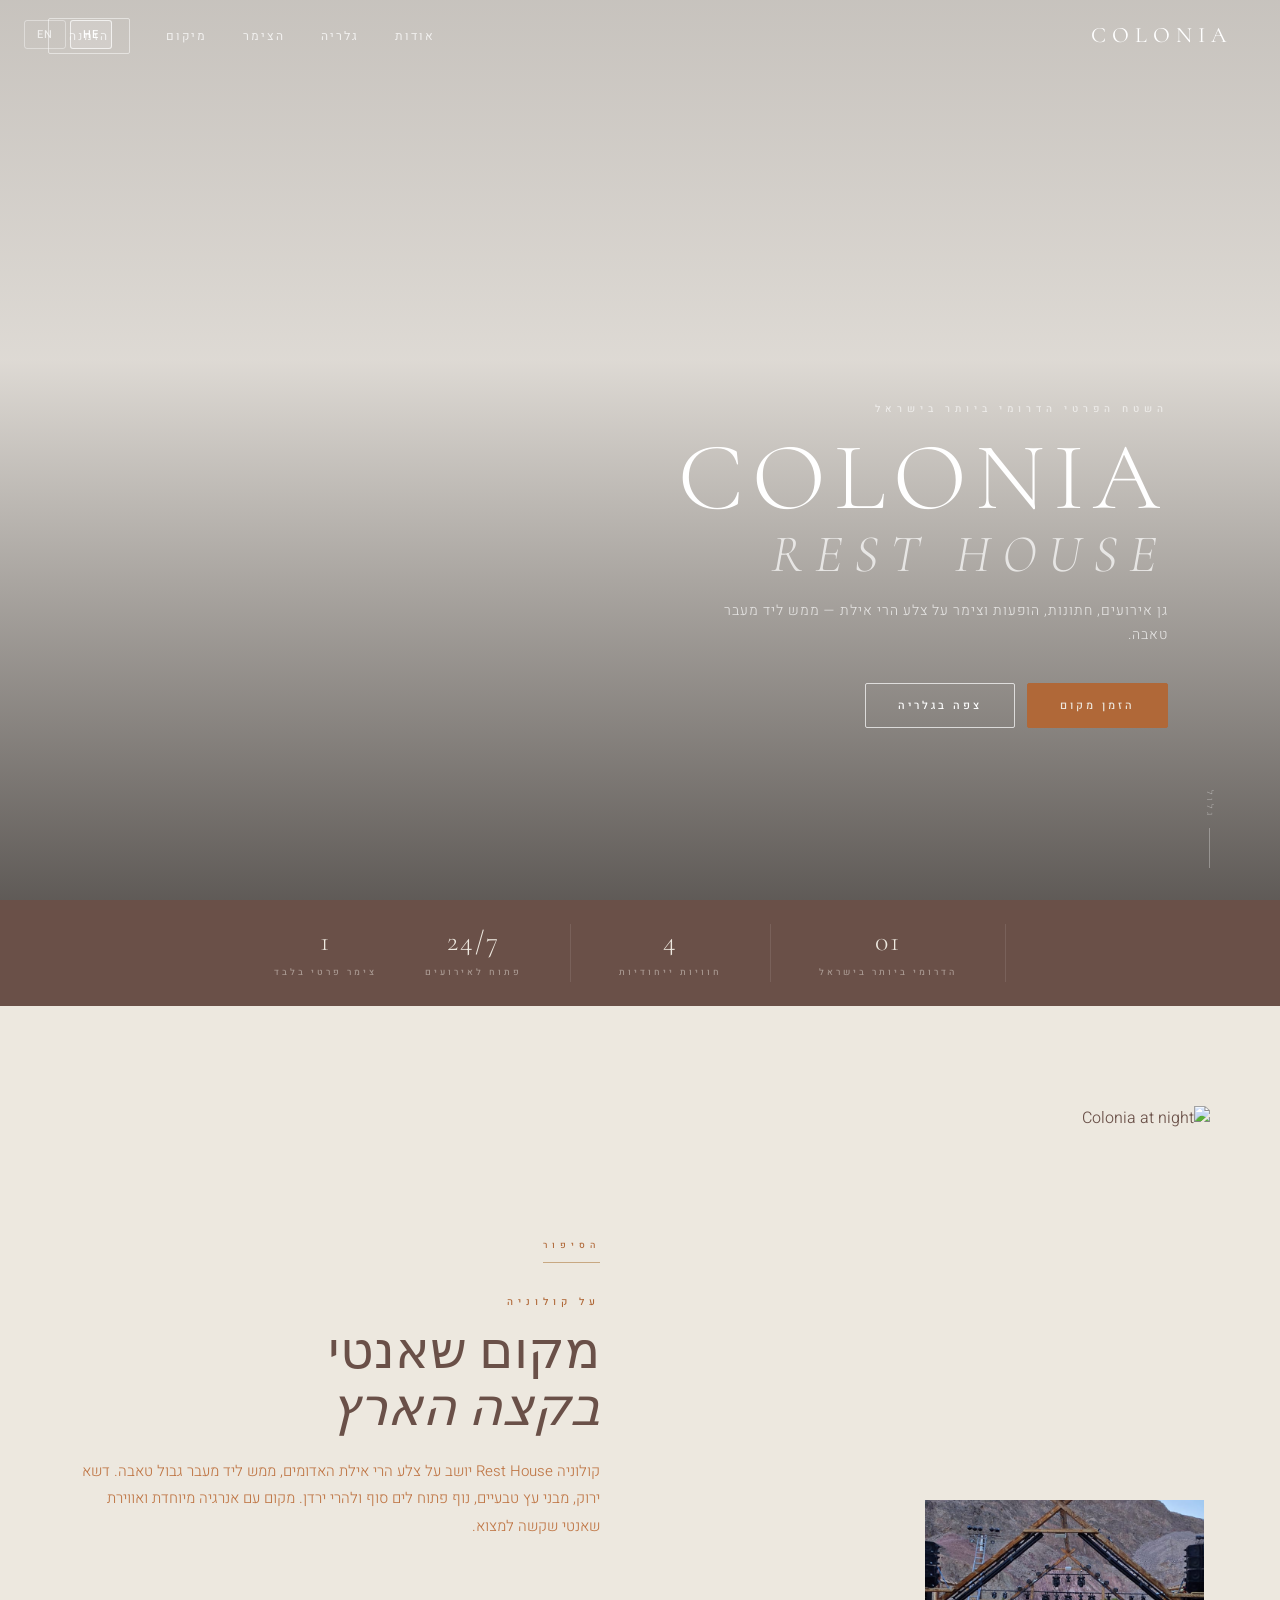
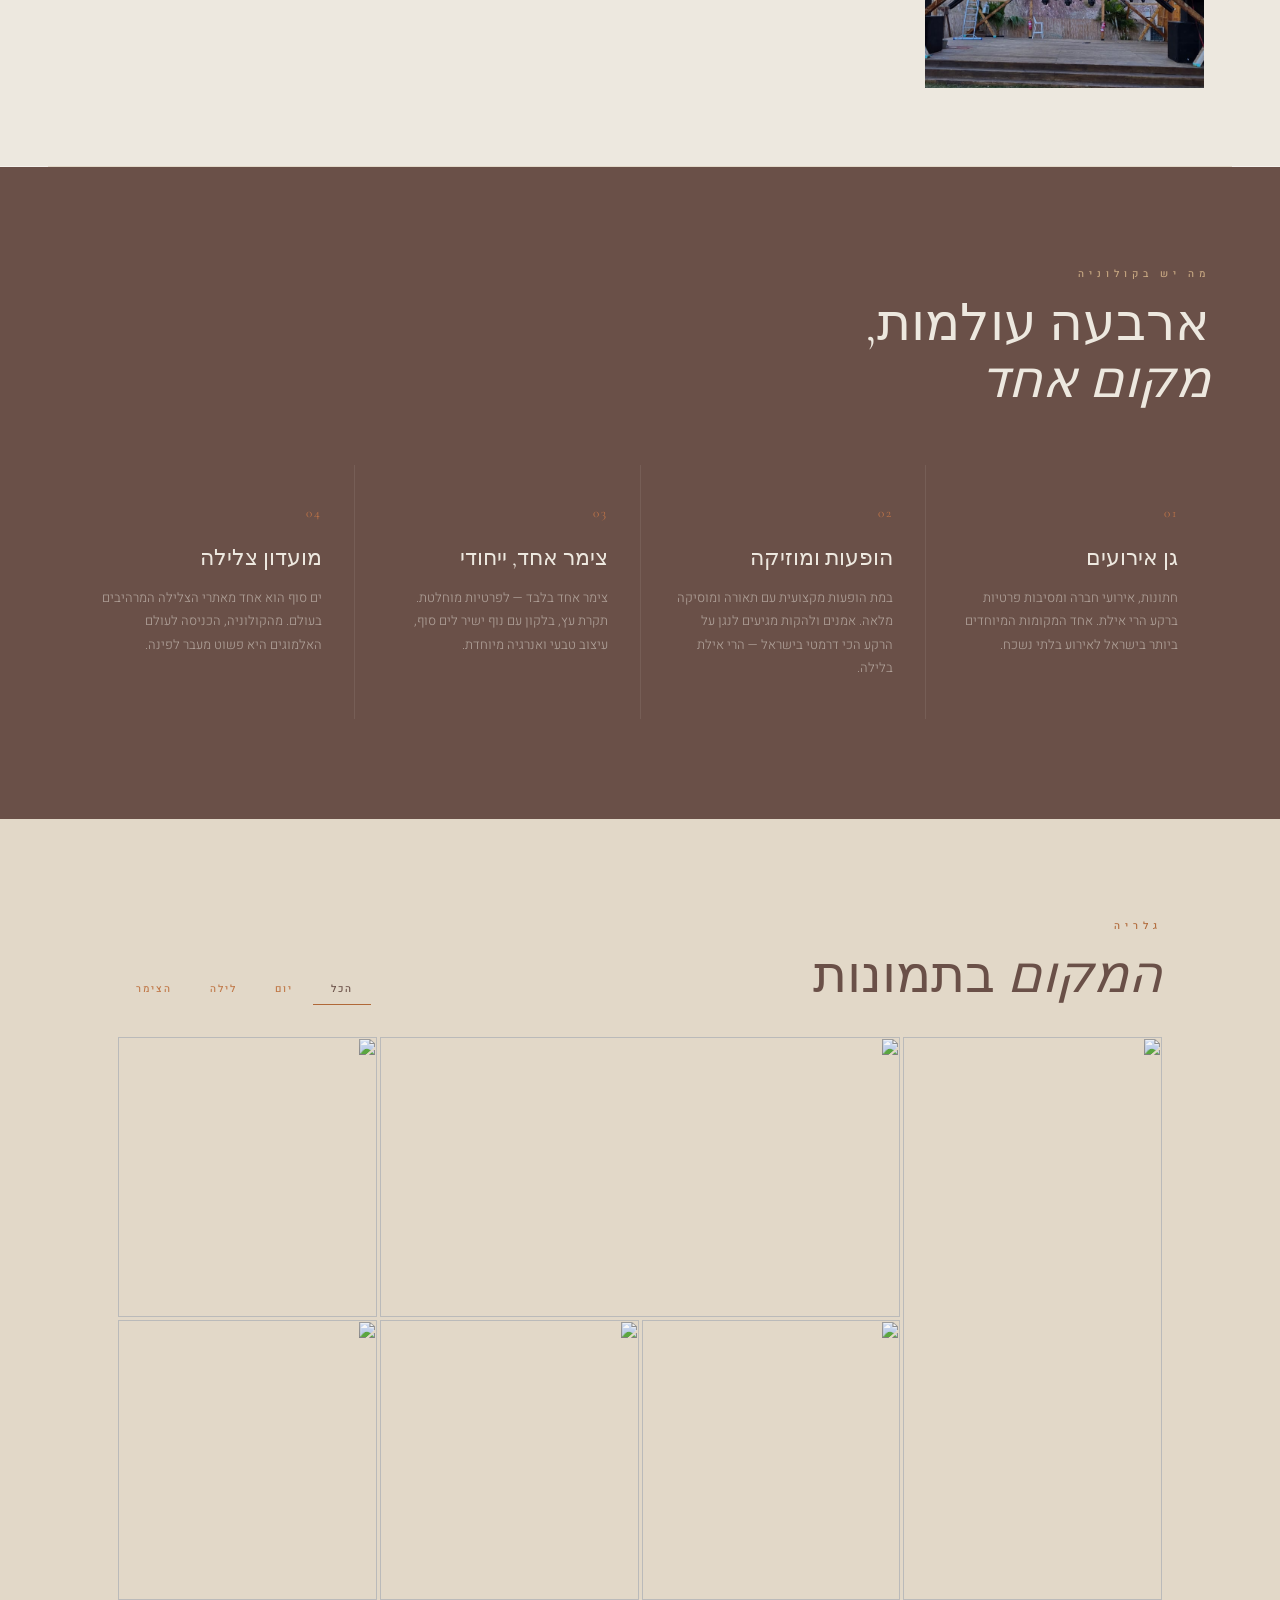
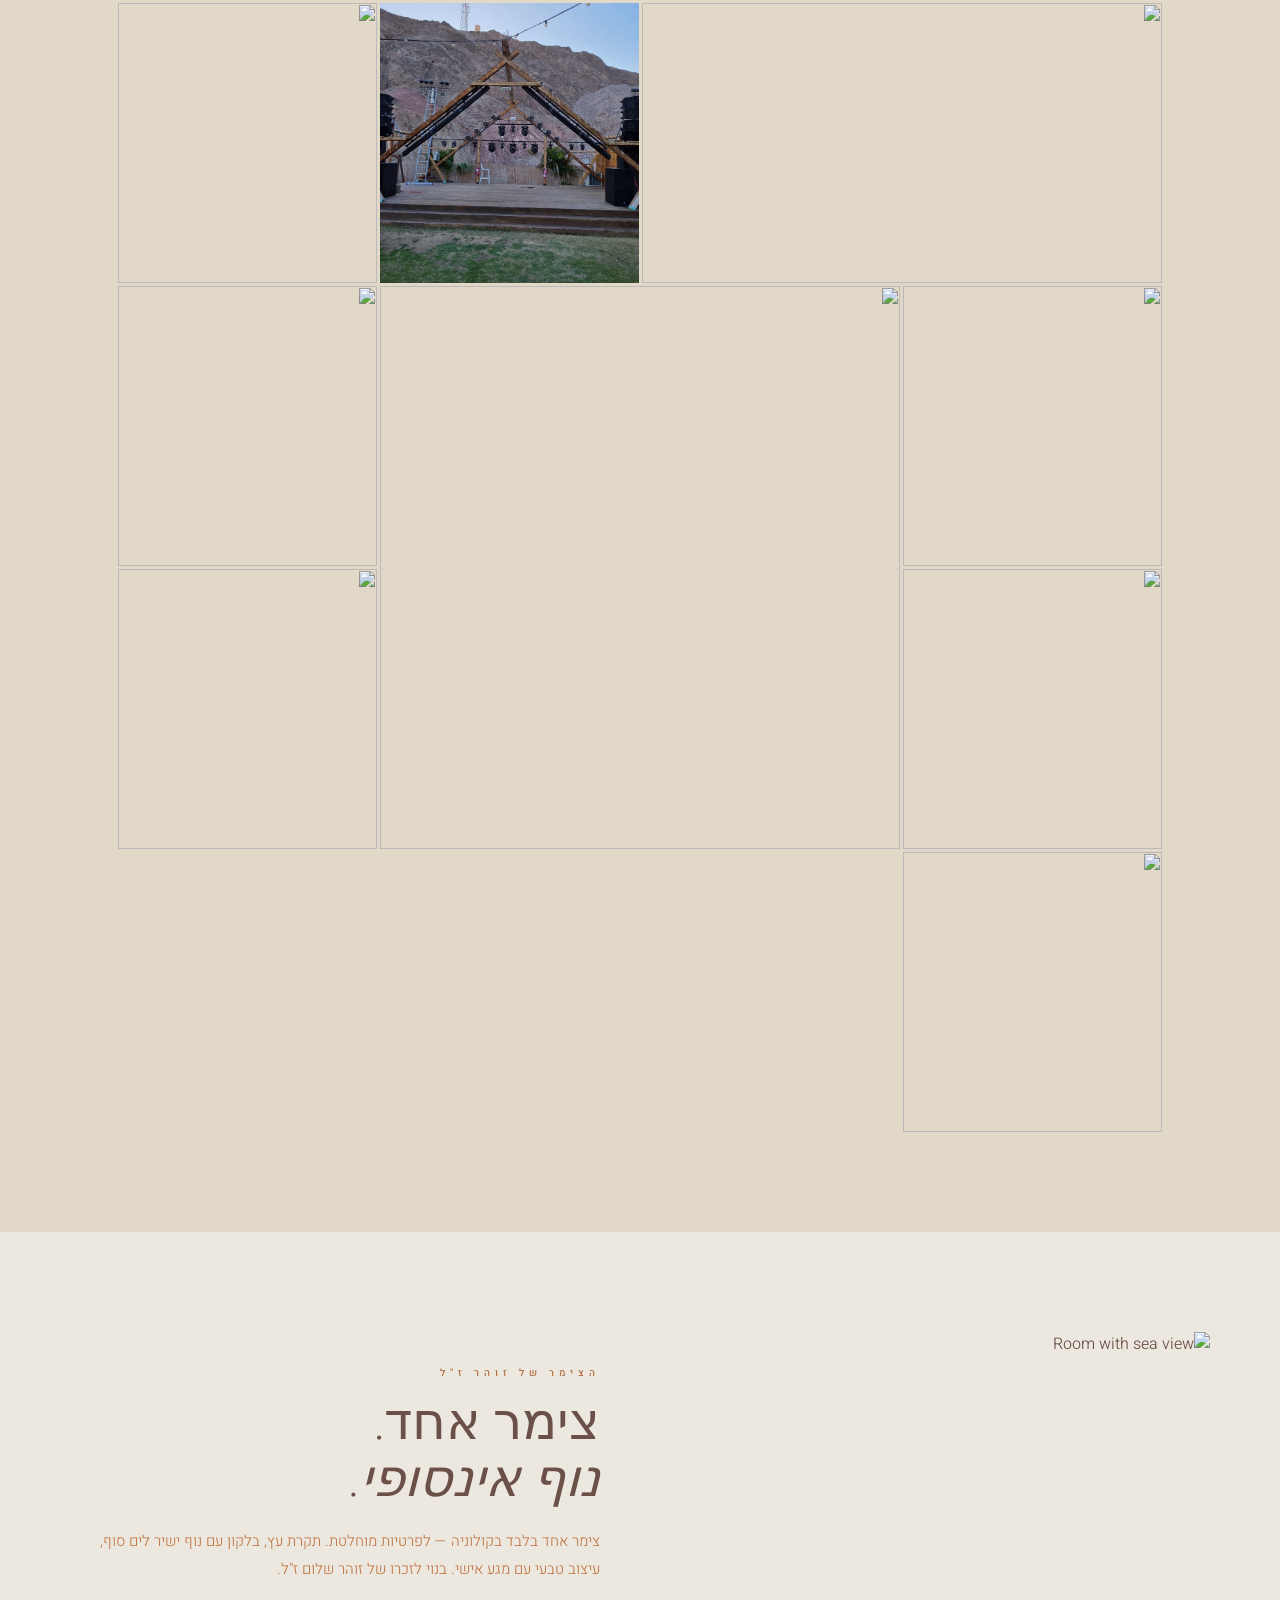
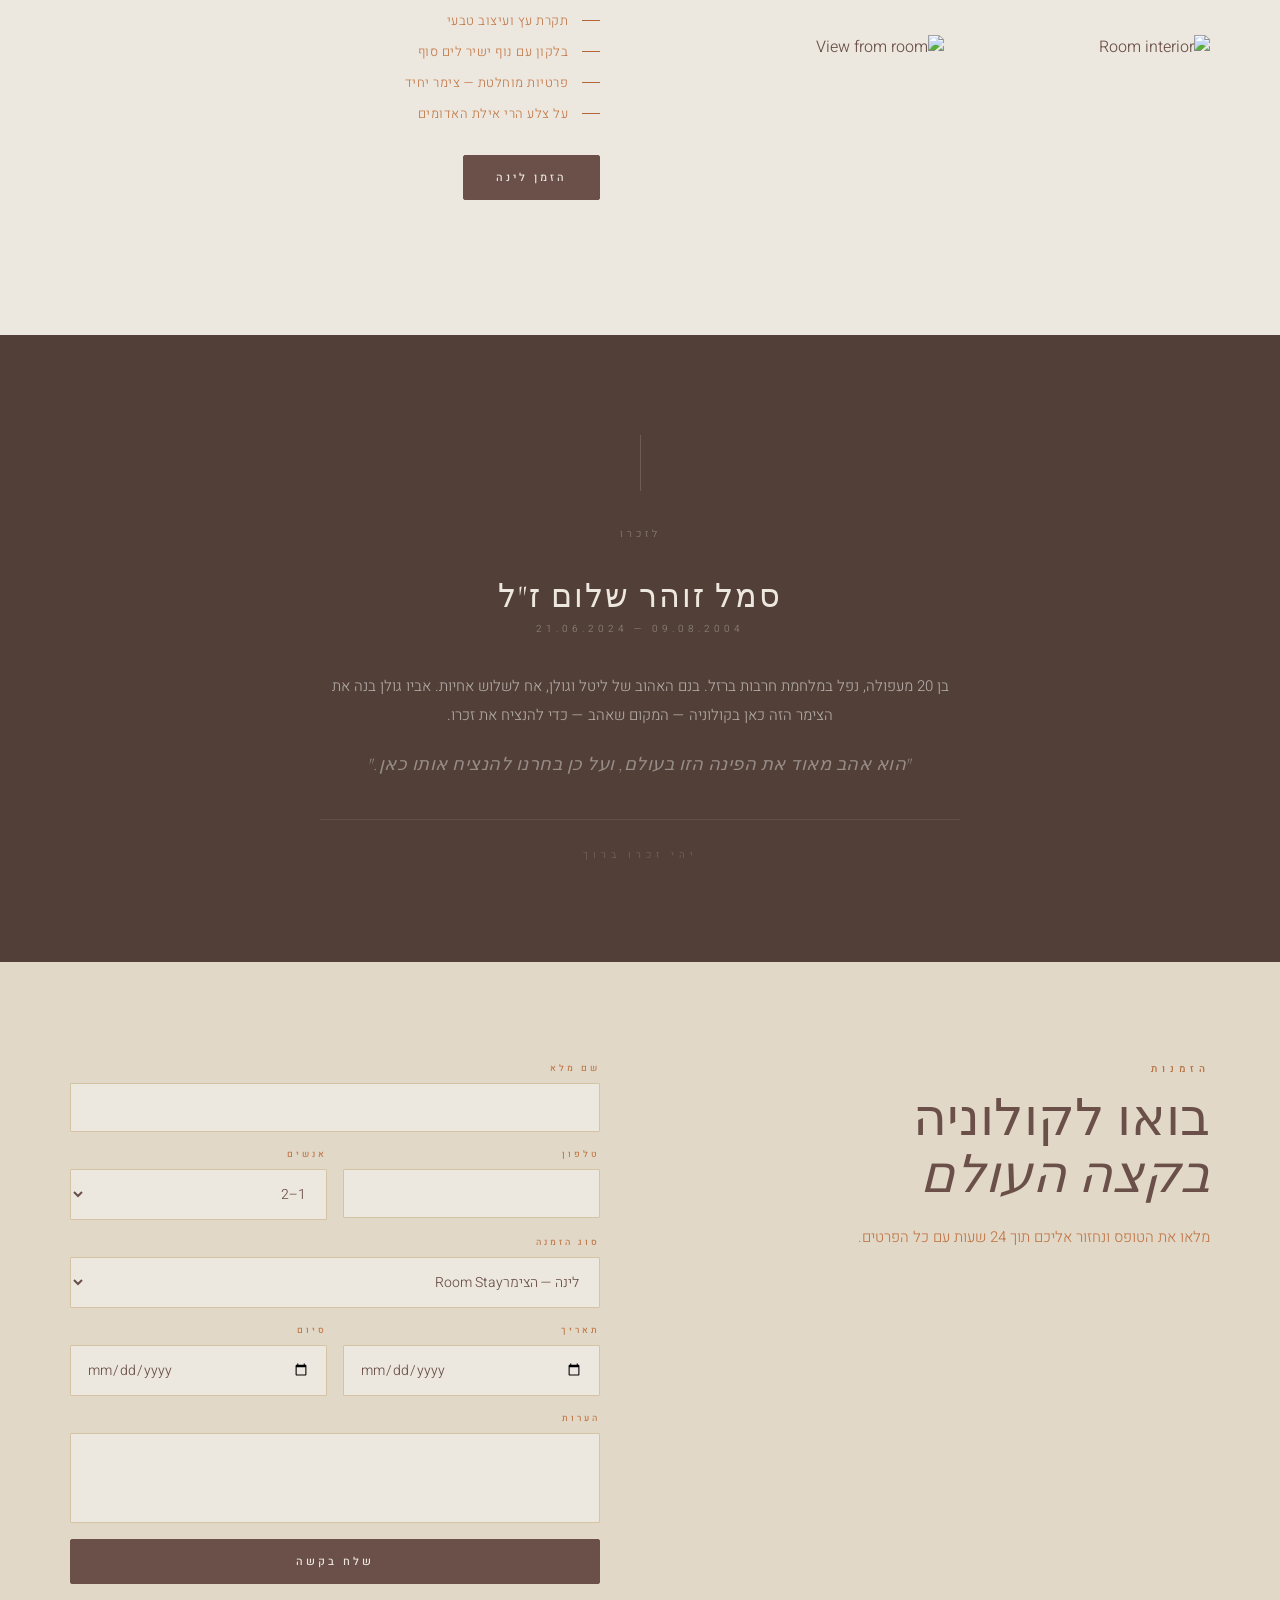
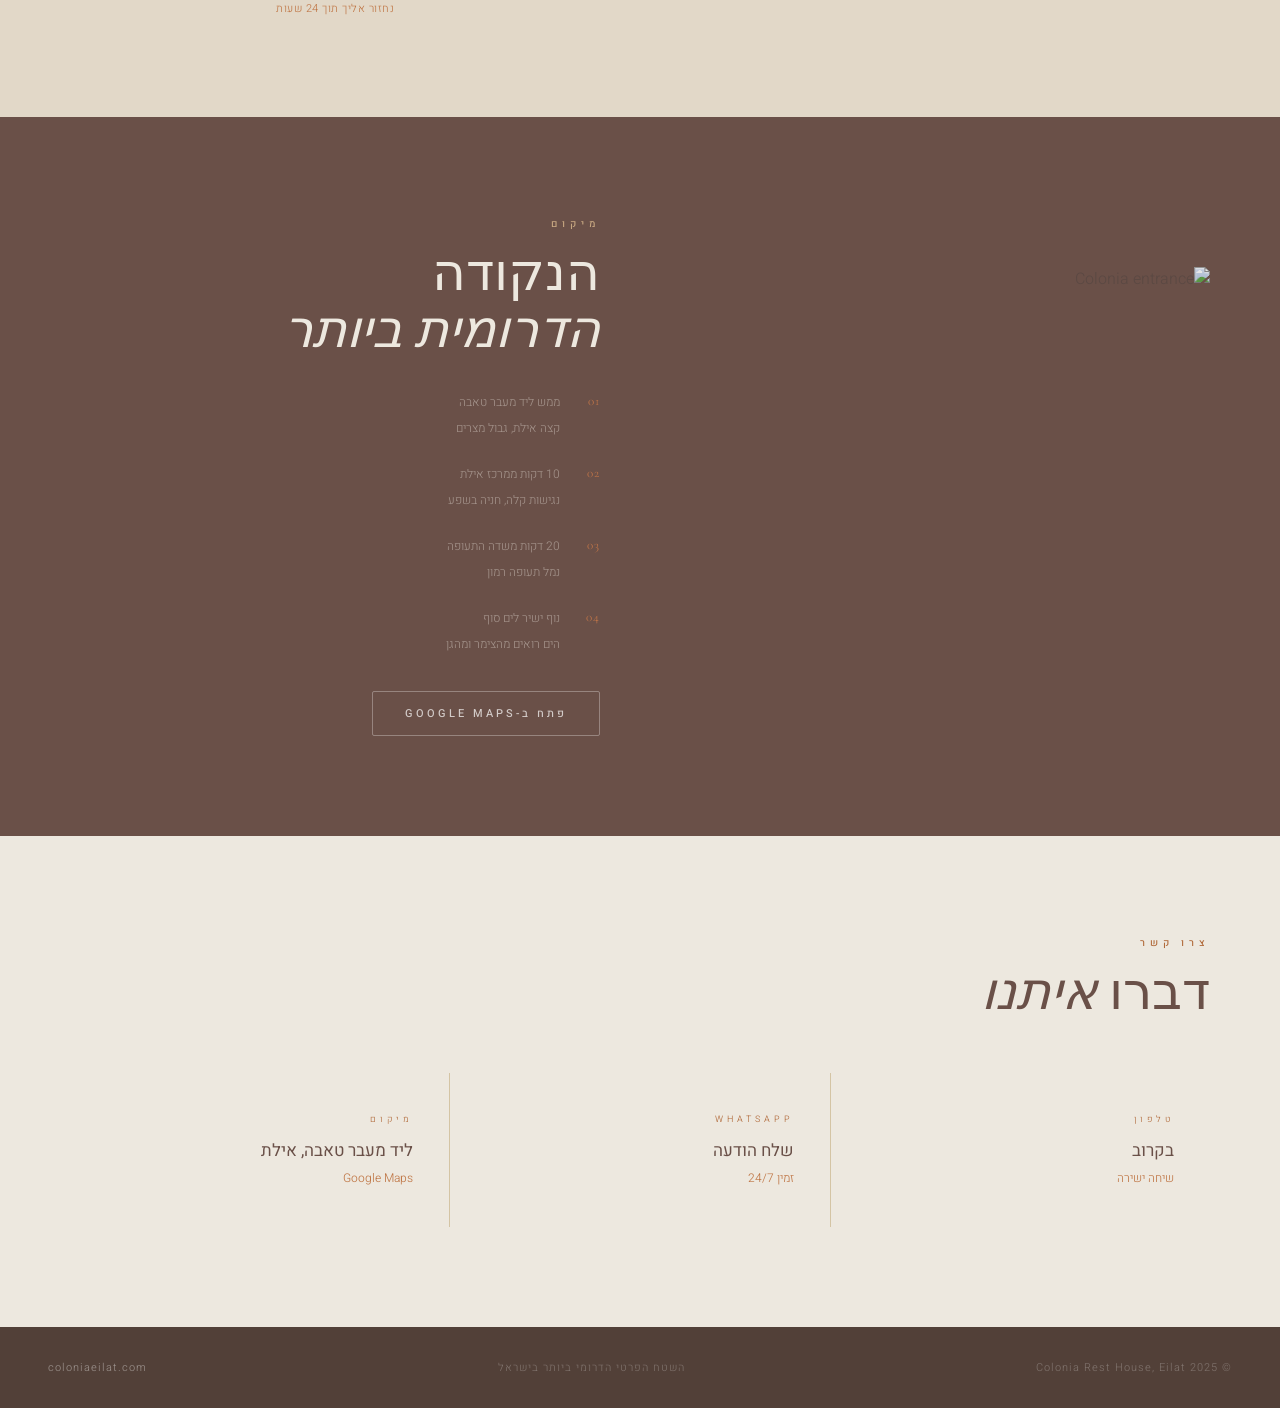
==== commit 1240f262: "palette: desert dunes - sand, terracotta, warm grey" ====
--- a/index.html
+++ b/index.html
@@ -15,17 +15,17 @@
     *, *::before, *::after { box-sizing: border-box; margin: 0; padding: 0; }
 
     :root {
-      --cream:   #F4EFE8;
-      --warm:    #EAE0D5;
-      --sand:    #D9CBBA;
-      --tan:     #C2AE96;
-      --brown:   #8C7560;
-      --deep:    #5A4535;
-      --earth:   #3D2B1F;
-      --rust:    #7A3F2A;
-      --rust2:   #A0553A;
-      --dark:    #1E1410;
-      --white:   #FAFAF8;
+      --cream:   #EDE8DF;
+      --warm:    #E2D8C8;
+      --sand:    #D4C4A4;
+      --tan:     #C8A882;
+      --brown:   #C07848;
+      --deep:    #B86030;
+      --earth:   #6A5048;
+      --rust:    #B06838;
+      --rust2:   #C87848;
+      --dark:    #524038;
+      --white:   #F5F1EB;
     }
 
     html { scroll-behavior: smooth; }
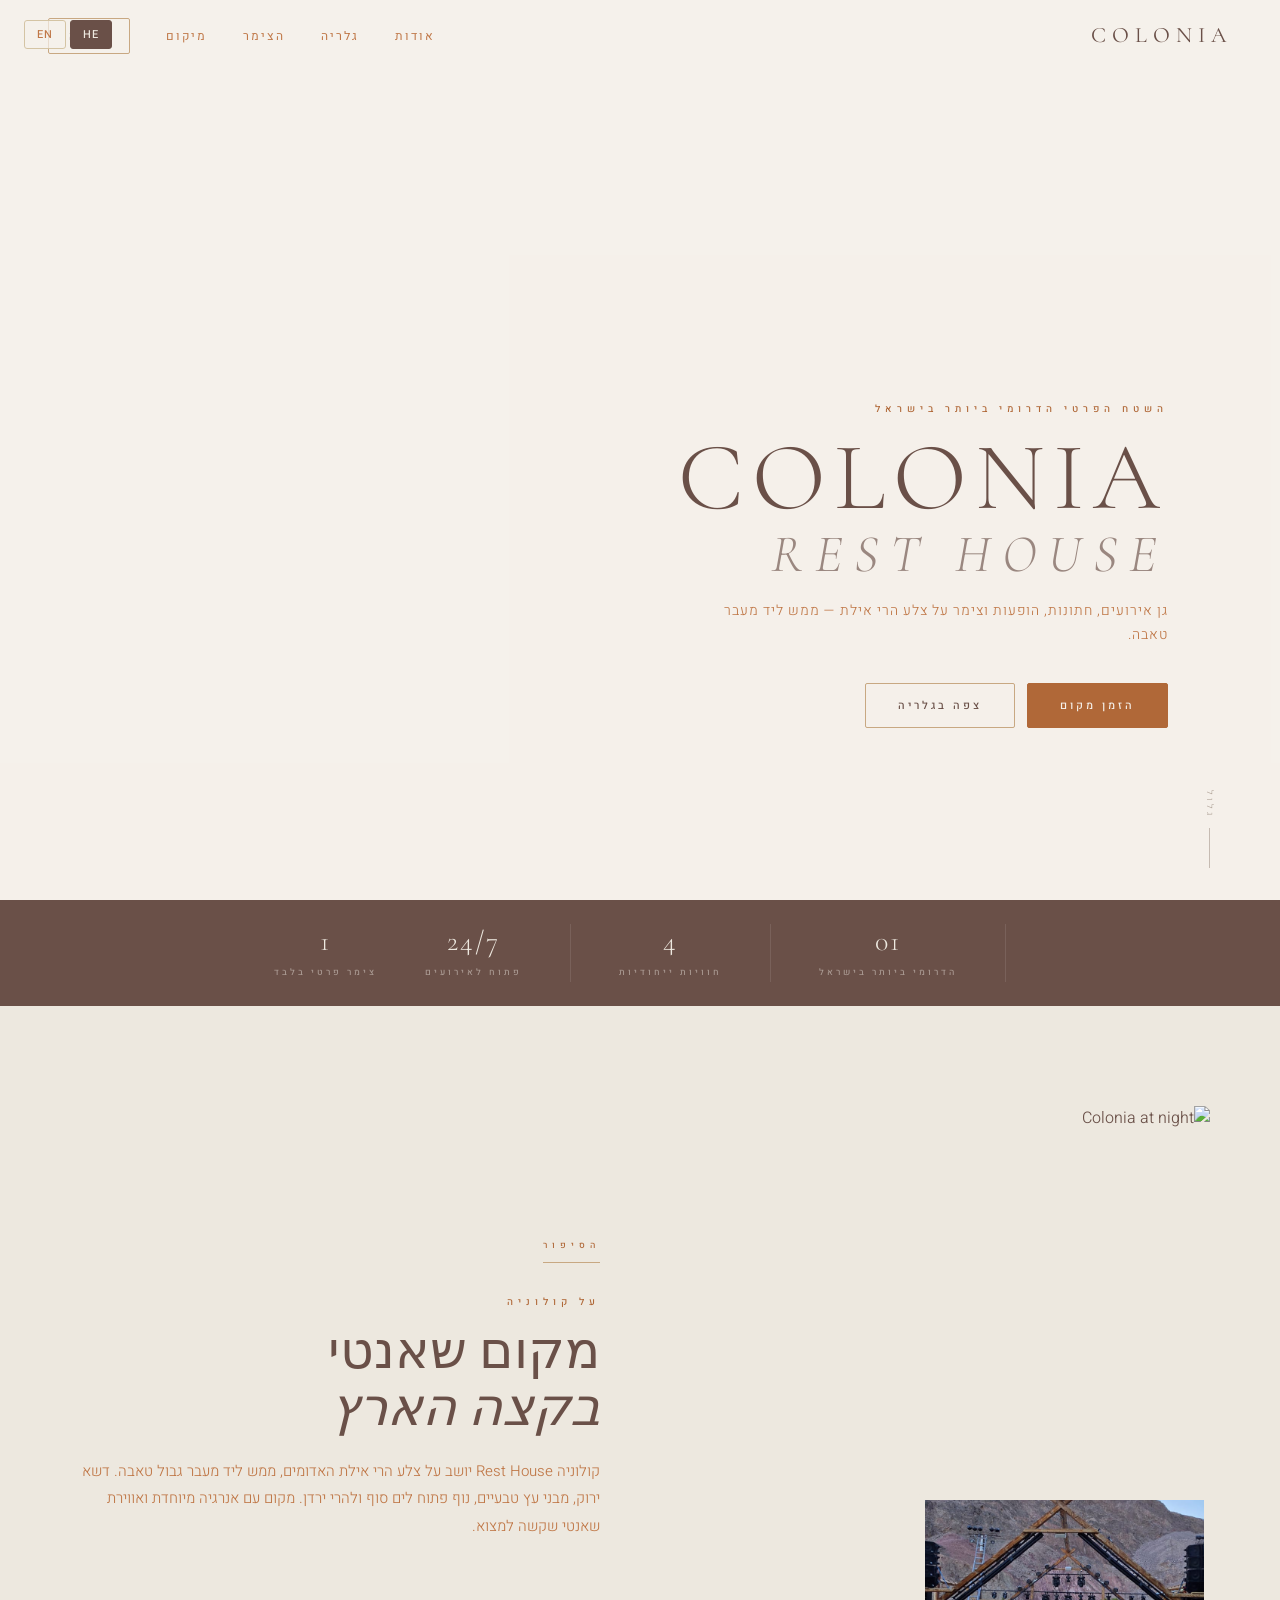
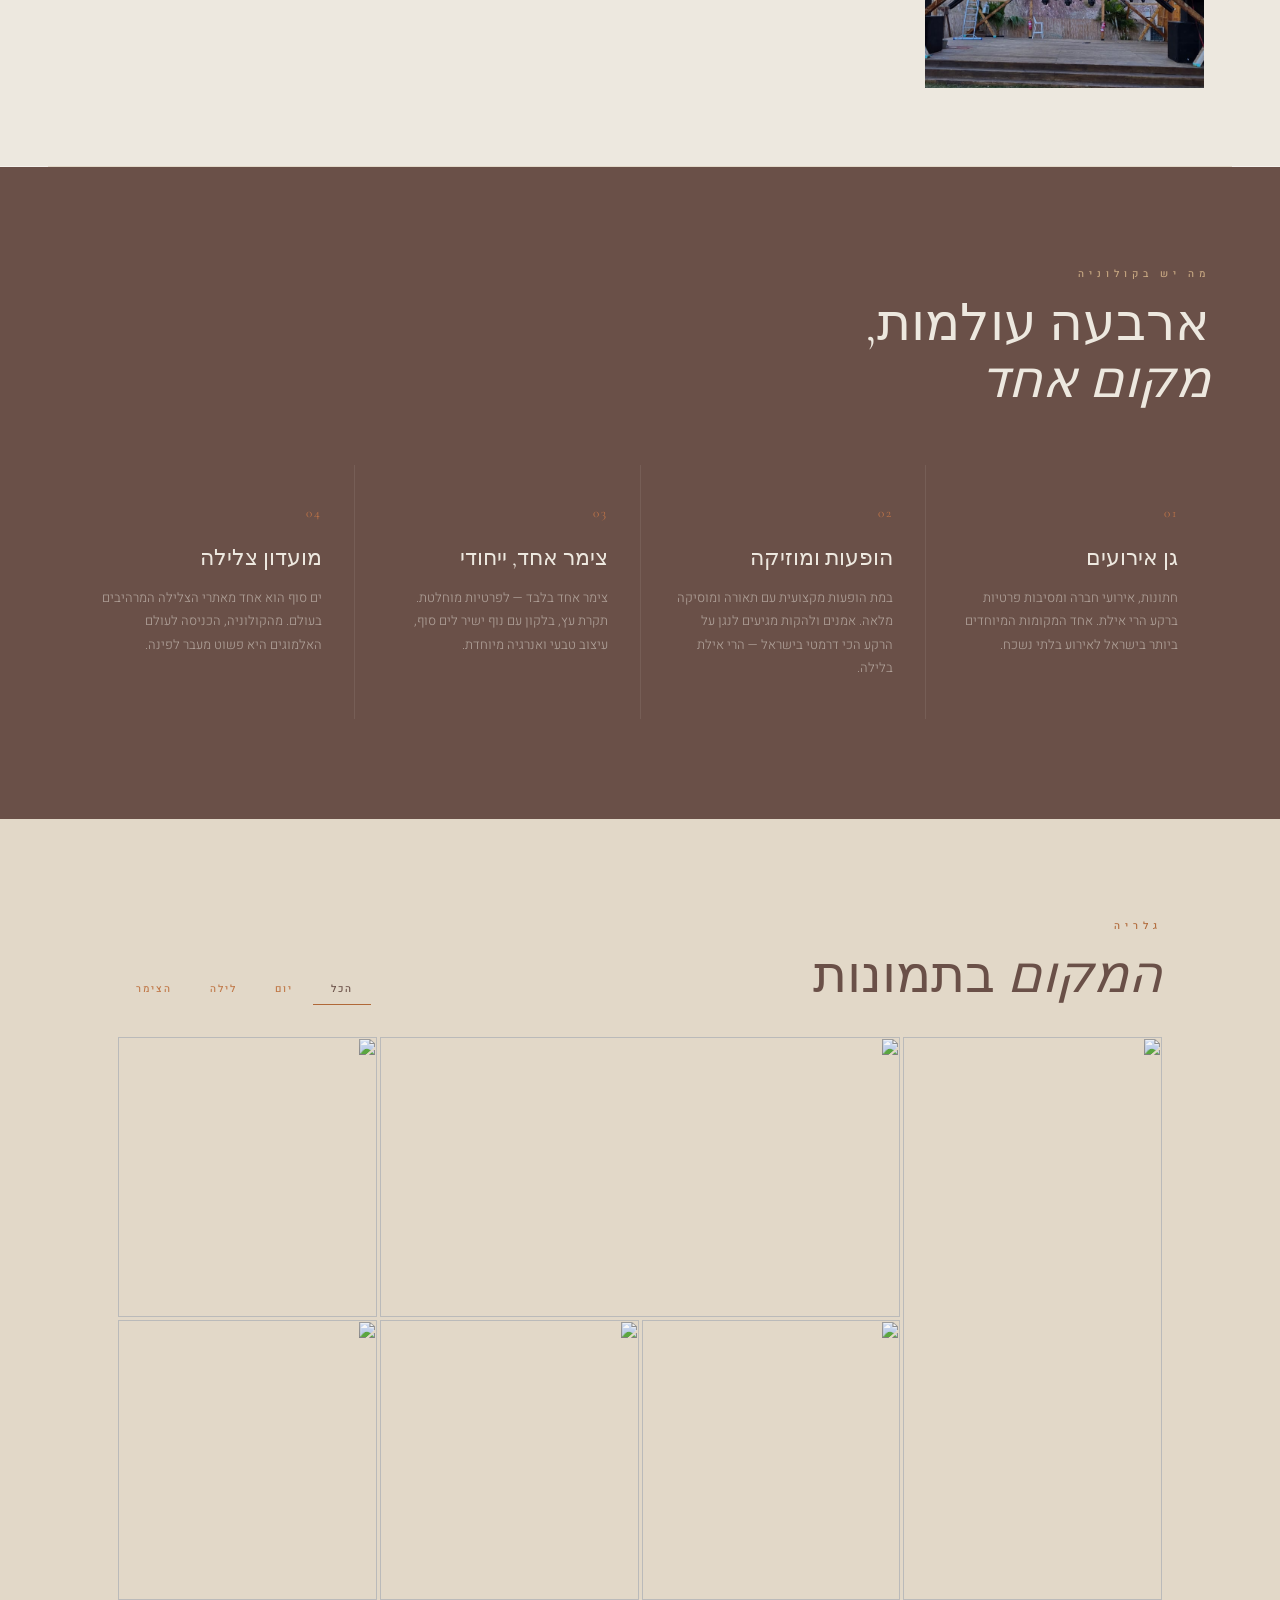
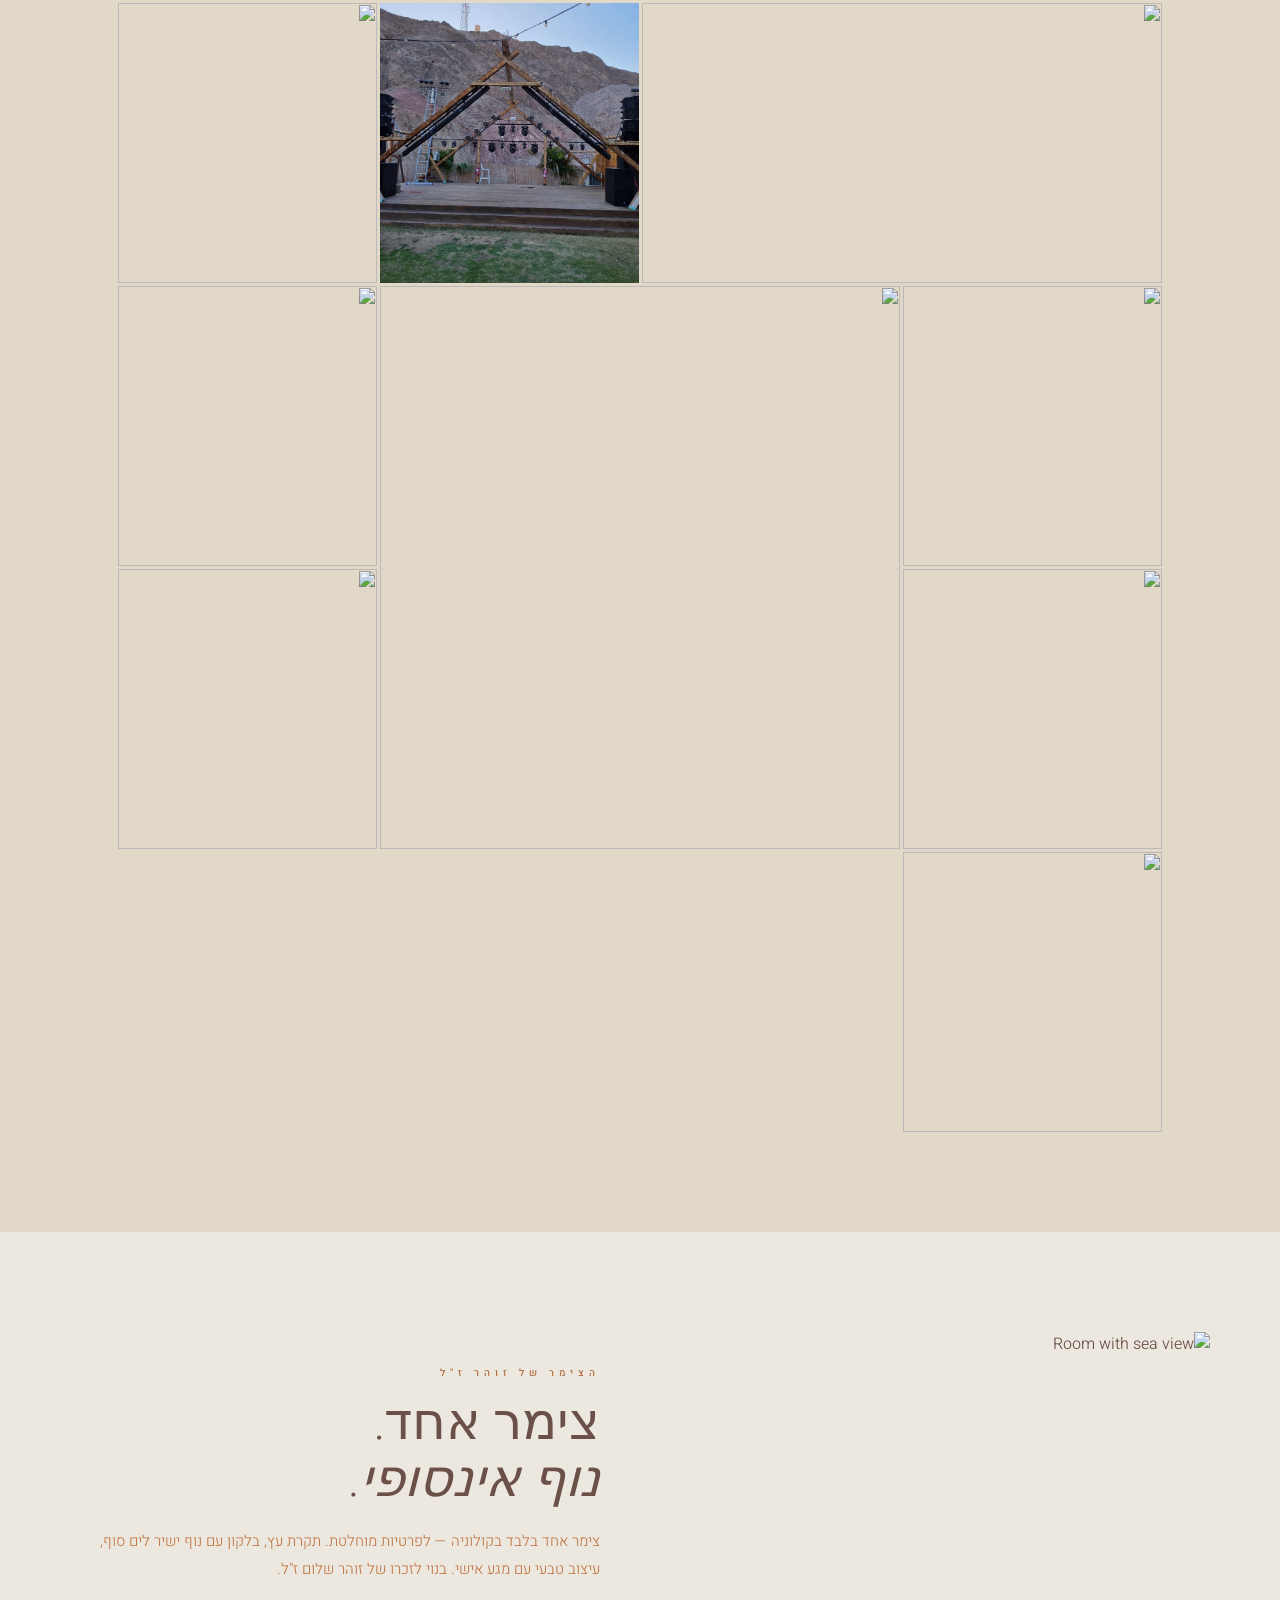
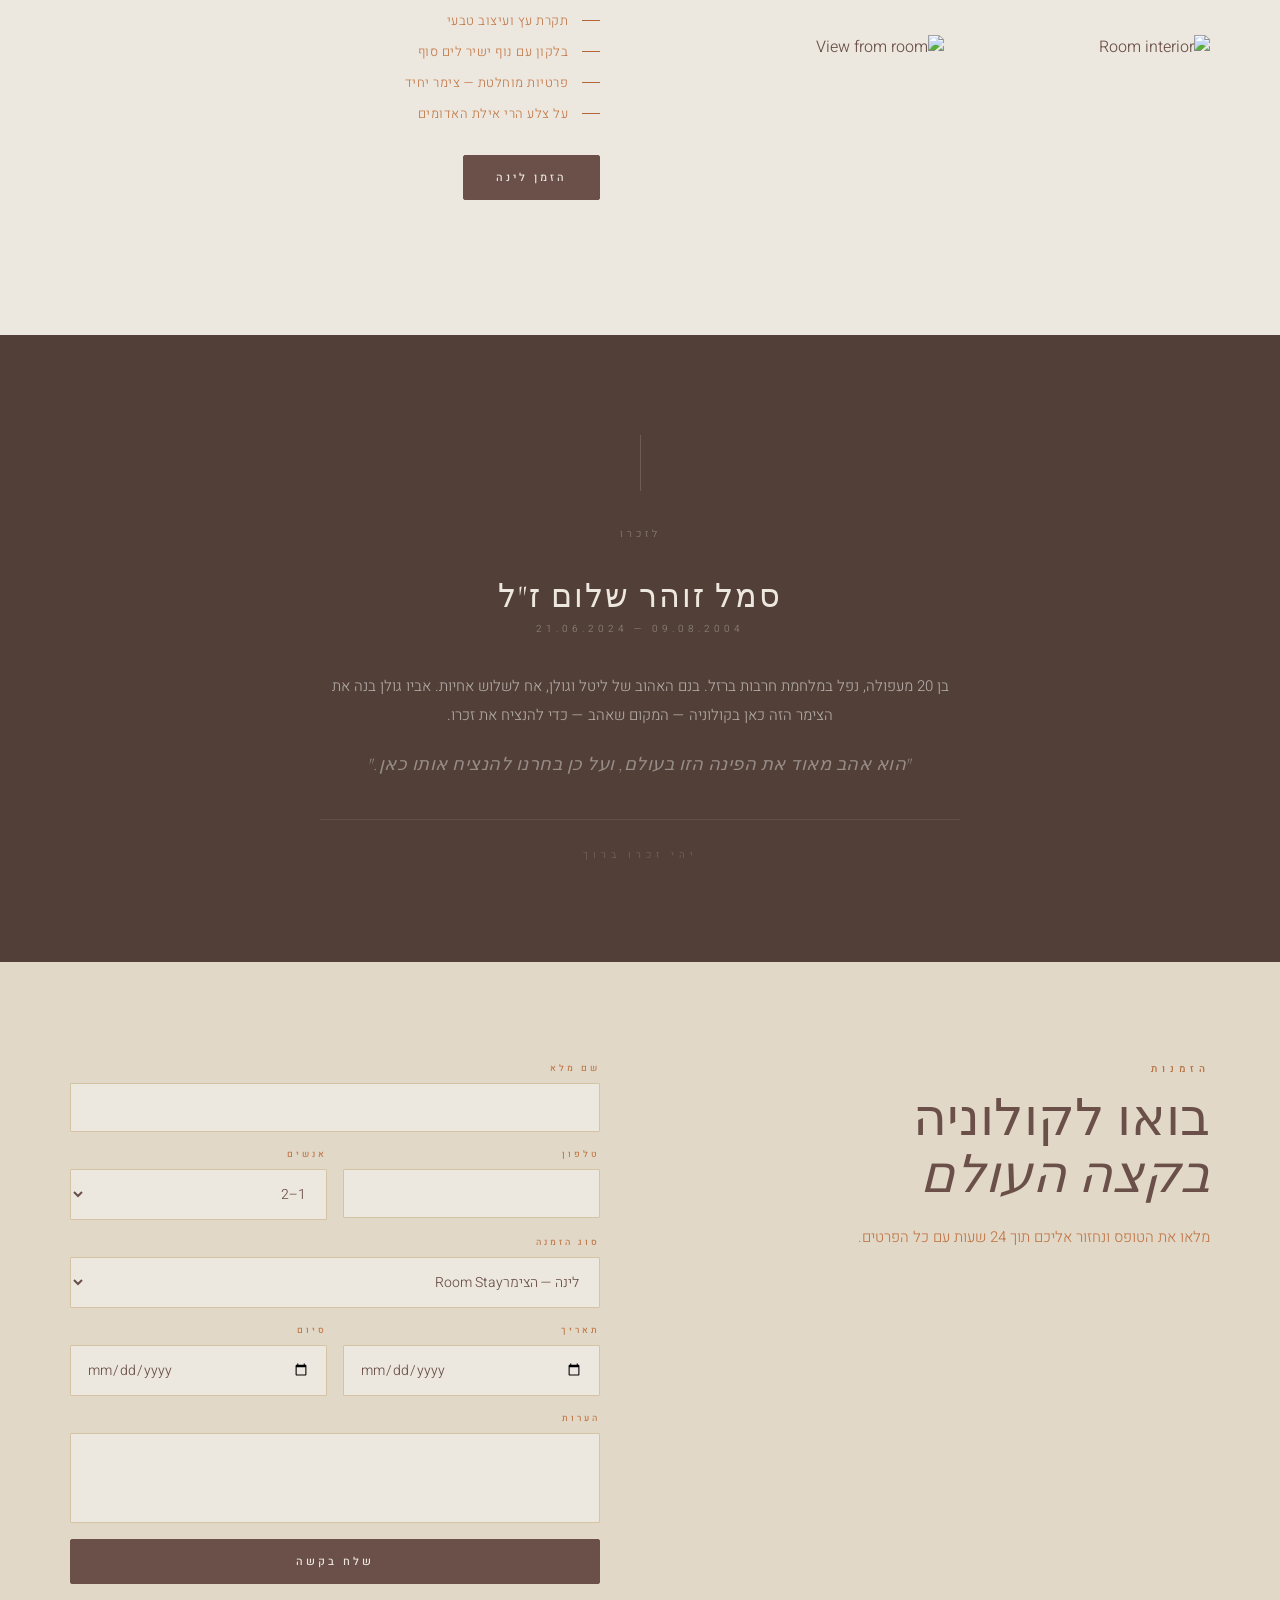
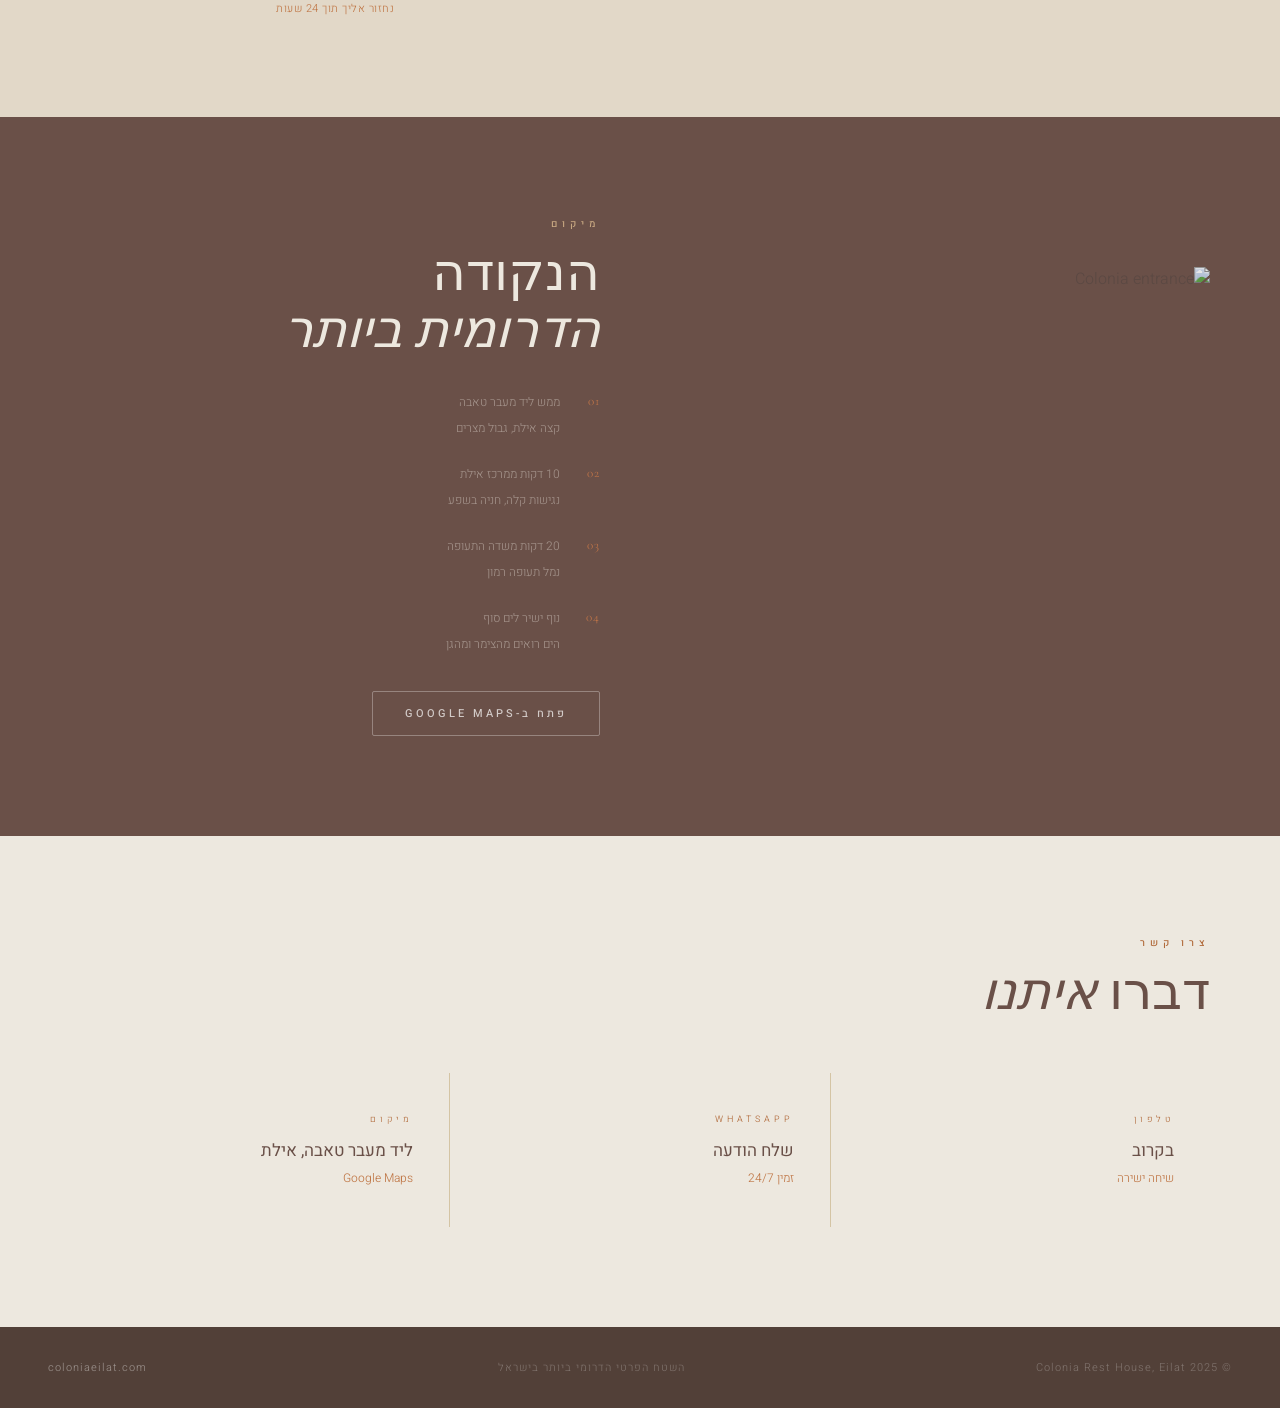
==== commit 7ec7d272: "hero: light overlay, dark text on bright background, soft elegant" ====
--- a/index.html
+++ b/index.html
@@ -36,6 +36,23 @@
       color: var(--earth);
       overflow-x: hidden;
       font-weight: 300;
+      width: 100%;
+      max-width: 100vw;
+    }
+
+    html, body {
+      margin: 0;
+      padding: 0;
+      overflow-x: hidden;
+    }
+
+    section, .intro-strip, footer {
+      width: 100%;
+      overflow-x: hidden;
+    }
+
+    img {
+      max-width: 100%;
     }
 
     /* LANG */
@@ -44,9 +61,9 @@
       z-index: 1000; display: flex; gap: 4px;
     }
     .lang-btn {
-      background: transparent;
-      border: 1px solid rgba(255,255,255,0.4);
-      color: rgba(255,255,255,0.7);
+      background: rgba(245,241,235,0.7);
+      border: 1px solid var(--sand);
+      color: var(--brown);
       border-radius: 3px;
       padding: 5px 12px; font-size: 11px;
       font-weight: 500; cursor: pointer;
@@ -55,12 +72,11 @@
       transition: all 0.2s;
     }
     .lang-btn.active {
-      background: rgba(255,255,255,0.15);
-      color: #fff;
-      border-color: rgba(255,255,255,0.7);
-    }
-    nav.scrolled .lang-btn { border-color: rgba(90,69,53,0.3); color: var(--brown); }
-    nav.scrolled .lang-btn.active { background: var(--earth); color: var(--cream); border-color: var(--earth); }
+      background: var(--earth);
+      color: var(--cream);
+      border-color: var(--earth);
+    }
+    .lang-btn:hover { background: var(--earth); color: var(--cream); border-color: var(--earth); }
 
     /* NAV */
     nav {
@@ -78,29 +94,24 @@
     .nav-logo {
       font-family: 'Cormorant Garamond', serif;
       font-size: 22px; font-weight: 400;
-      color: #fff; letter-spacing: 6px;
+      color: var(--earth); letter-spacing: 6px;
       text-decoration: none; text-transform: uppercase;
     }
-    nav.scrolled .nav-logo { color: var(--earth); }
     .nav-links { display: flex; gap: 36px; list-style: none; align-items: center; }
     .nav-links a {
-      color: rgba(255,255,255,0.75); text-decoration: none;
+      color: var(--brown); text-decoration: none;
       font-size: 12px; font-weight: 400; letter-spacing: 2px;
       text-transform: uppercase; transition: color 0.2s;
     }
-    nav.scrolled .nav-links a { color: var(--brown); }
-    .nav-links a:hover { color: #fff; }
-    nav.scrolled .nav-links a:hover { color: var(--earth); }
+    .nav-links a:hover { color: var(--earth); }
     .nav-cta {
-      border: 1px solid rgba(255,255,255,0.5) !important;
+      border: 1px solid var(--tan) !important;
       padding: 8px 20px; border-radius: 2px;
-    }
-    nav.scrolled .nav-cta {
-      border-color: var(--deep) !important;
-      color: var(--deep) !important;
-    }
-    nav.scrolled .nav-cta:hover {
+      color: var(--earth) !important;
+    }
+    .nav-cta:hover {
       background: var(--earth) !important;
+      border-color: var(--earth) !important;
       color: var(--cream) !important;
     }
 
@@ -117,22 +128,17 @@
     }
     .hero-overlay {
       position: absolute; inset: 0;
-      background: linear-gradient(
-        to bottom,
-        rgba(15,10,8,0.2) 0%,
-        rgba(15,10,8,0.1) 40%,
-        rgba(15,10,8,0.65) 100%
-      );
+      background: rgba(245,241,235,0.62);
     }
     .hero-content {
       position: relative; z-index: 2;
       padding: 0 64px 72px;
-      color: #fff; width: 100%;
+      color: var(--earth); width: 100%;
     }
     .hero-eyebrow {
       font-size: 10px; font-weight: 500;
       letter-spacing: 5px; text-transform: uppercase;
-      color: rgba(255,255,255,0.6);
+      color: var(--rust);
       margin-bottom: 16px;
     }
     .hero h1 {
@@ -140,25 +146,25 @@
       font-size: clamp(56px, 9vw, 96px);
       font-weight: 300; line-height: 0.95;
       letter-spacing: 8px; text-transform: uppercase;
-      margin-bottom: 20px;
+      margin-bottom: 20px; color: var(--earth);
     }
     .hero h1 em {
       font-style: italic; font-weight: 300;
       display: block; font-size: 0.55em;
-      letter-spacing: 12px; opacity: 0.7;
+      letter-spacing: 12px; opacity: 0.65;
       margin-top: 6px;
     }
     .hero-desc {
       font-size: 14px; font-weight: 300;
-      color: rgba(255,255,255,0.7);
+      color: var(--brown);
       letter-spacing: 1px; line-height: 1.7;
       max-width: 460px; margin-bottom: 36px;
     }
     .hero-btns { display: flex; gap: 12px; }
     .btn-primary {
       background: transparent;
-      color: #fff;
-      border: 1px solid rgba(255,255,255,0.7);
+      color: var(--earth);
+      border: 1px solid var(--tan);
       padding: 13px 32px; font-size: 11px;
       font-weight: 500; letter-spacing: 3px;
       text-transform: uppercase;
@@ -168,10 +174,11 @@
       border-radius: 2px;
     }
     .btn-primary:hover {
-      background: #fff; color: var(--earth);
+      background: var(--earth); color: var(--cream);
+      border-color: var(--earth);
     }
     .btn-primary.filled {
-      background: var(--rust); border-color: var(--rust); color: var(--cream);
+      background: var(--rust); border-color: var(--rust); color: var(--white);
     }
     .btn-primary.filled:hover {
       background: var(--rust2); border-color: var(--rust2);
@@ -191,13 +198,13 @@
     .hero-scroll {
       position: absolute; bottom: 32px; right: 64px;
       display: flex; align-items: center; gap: 10px;
-      color: rgba(255,255,255,0.4); font-size: 9px;
+      color: rgba(90,68,52,0.45); font-size: 9px;
       letter-spacing: 3px; text-transform: uppercase;
       writing-mode: vertical-rl;
     }
     .hero-scroll::before {
       content: ''; width: 1px; height: 40px;
-      background: rgba(255,255,255,0.3);
+      background: rgba(90,68,52,0.3);
       animation: scrollLine 1.8s ease-in-out infinite;
     }
     @keyframes scrollLine {
@@ -530,21 +537,30 @@
       nav { padding: 16px 20px; }
       nav.scrolled { padding: 14px 20px; }
       .nav-links { display: none; }
-      .hero-content { padding: 0 24px 56px; }
+      .lang-switch { top: 16px; left: 16px; }
+      .hero-content { padding: 0 20px 56px; }
       .hero-scroll { display: none; }
-      .intro-strip { flex-wrap: wrap; gap: 24px; padding: 20px; }
-      .strip-item { border: none; padding: 0; }
-      section { padding: 72px 20px; }
-      .about-grid, .room-grid, .booking-grid, .location-grid { grid-template-columns: 1fr; gap: 40px; }
-      .about-img { height: 360px; }
+      .intro-strip { flex-wrap: wrap; gap: 20px; padding: 24px 20px; }
+      .strip-item { border: none; padding: 0; flex: 1 1 40%; }
+      section { padding: 64px 20px; }
+      .gallery { padding: 64px 0; }
+      .gallery .container { padding: 0 20px; }
+      .about-grid, .room-grid, .booking-grid, .location-grid { grid-template-columns: 1fr; gap: 36px; }
+      .about-img { height: 300px; }
+      .about-img-main { width: 100%; }
       .about-img-accent { display: none; }
-      .offerings-grid { grid-template-columns: 1fr 1fr; }
-      .gallery-grid { grid-template-columns: 1fr 1fr; grid-auto-rows: 200px; }
+      .offerings-grid { grid-template-columns: 1fr; gap: 1px; }
+      .gallery-grid { grid-template-columns: 1fr 1fr; grid-auto-rows: 160px; gap: 2px; }
       .g-item.tall { grid-row: span 1; }
-      .g-item.wide { grid-column: span 1; }
+      .g-item.wide { grid-column: span 2; }
+      .gallery-header { flex-direction: column; gap: 16px; align-items: flex-start; }
+      .room-images { grid-template-rows: 220px 140px; }
       .contact-grid { grid-template-columns: 1fr; }
-      footer { flex-direction: column; gap: 12px; text-align: center; padding: 24px 20px; }
-      .divider { margin: 0 20px; }
+      footer { flex-direction: column; gap: 10px; text-align: center; padding: 24px 20px; }
+      .divider { margin: 0; }
+      .booking-grid { gap: 32px; }
+      .form-row { grid-template-columns: 1fr; gap: 12px; }
+      .location-img { height: 260px; }
     }
 
     /* LANG */
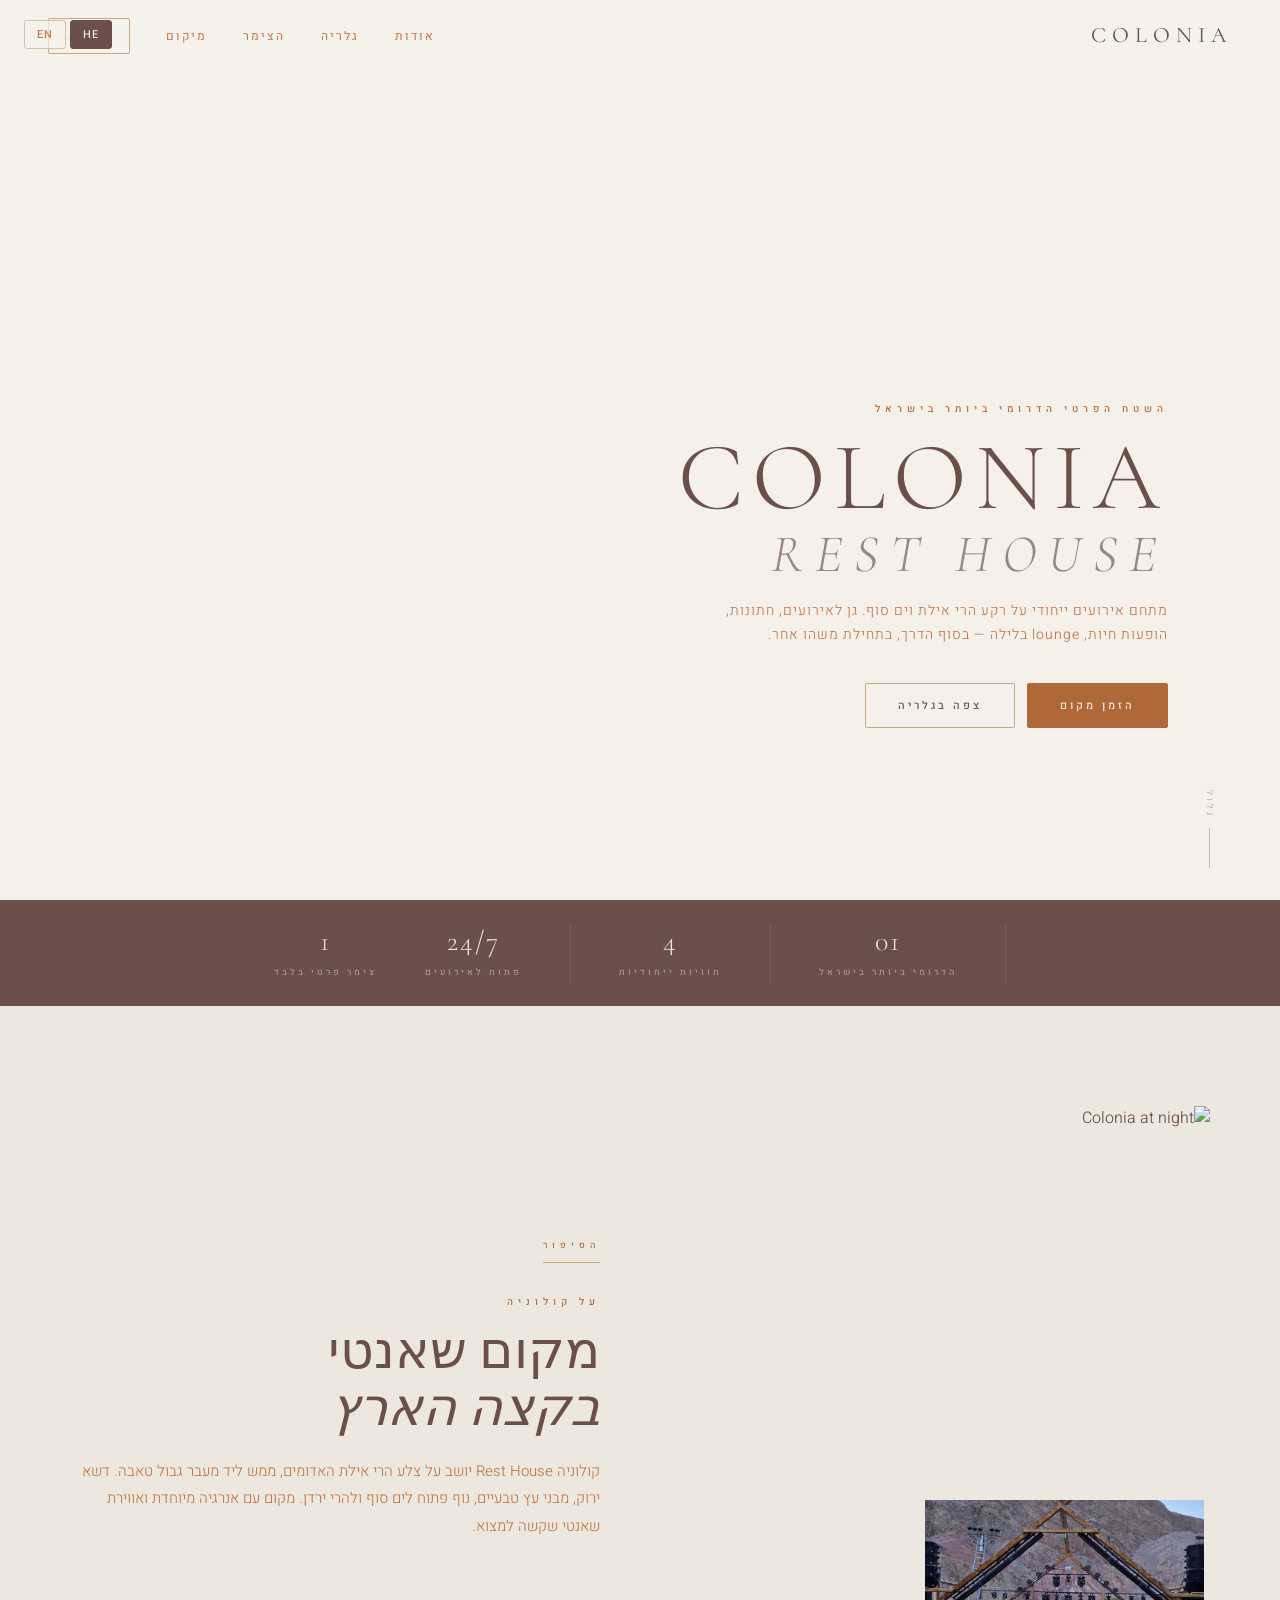
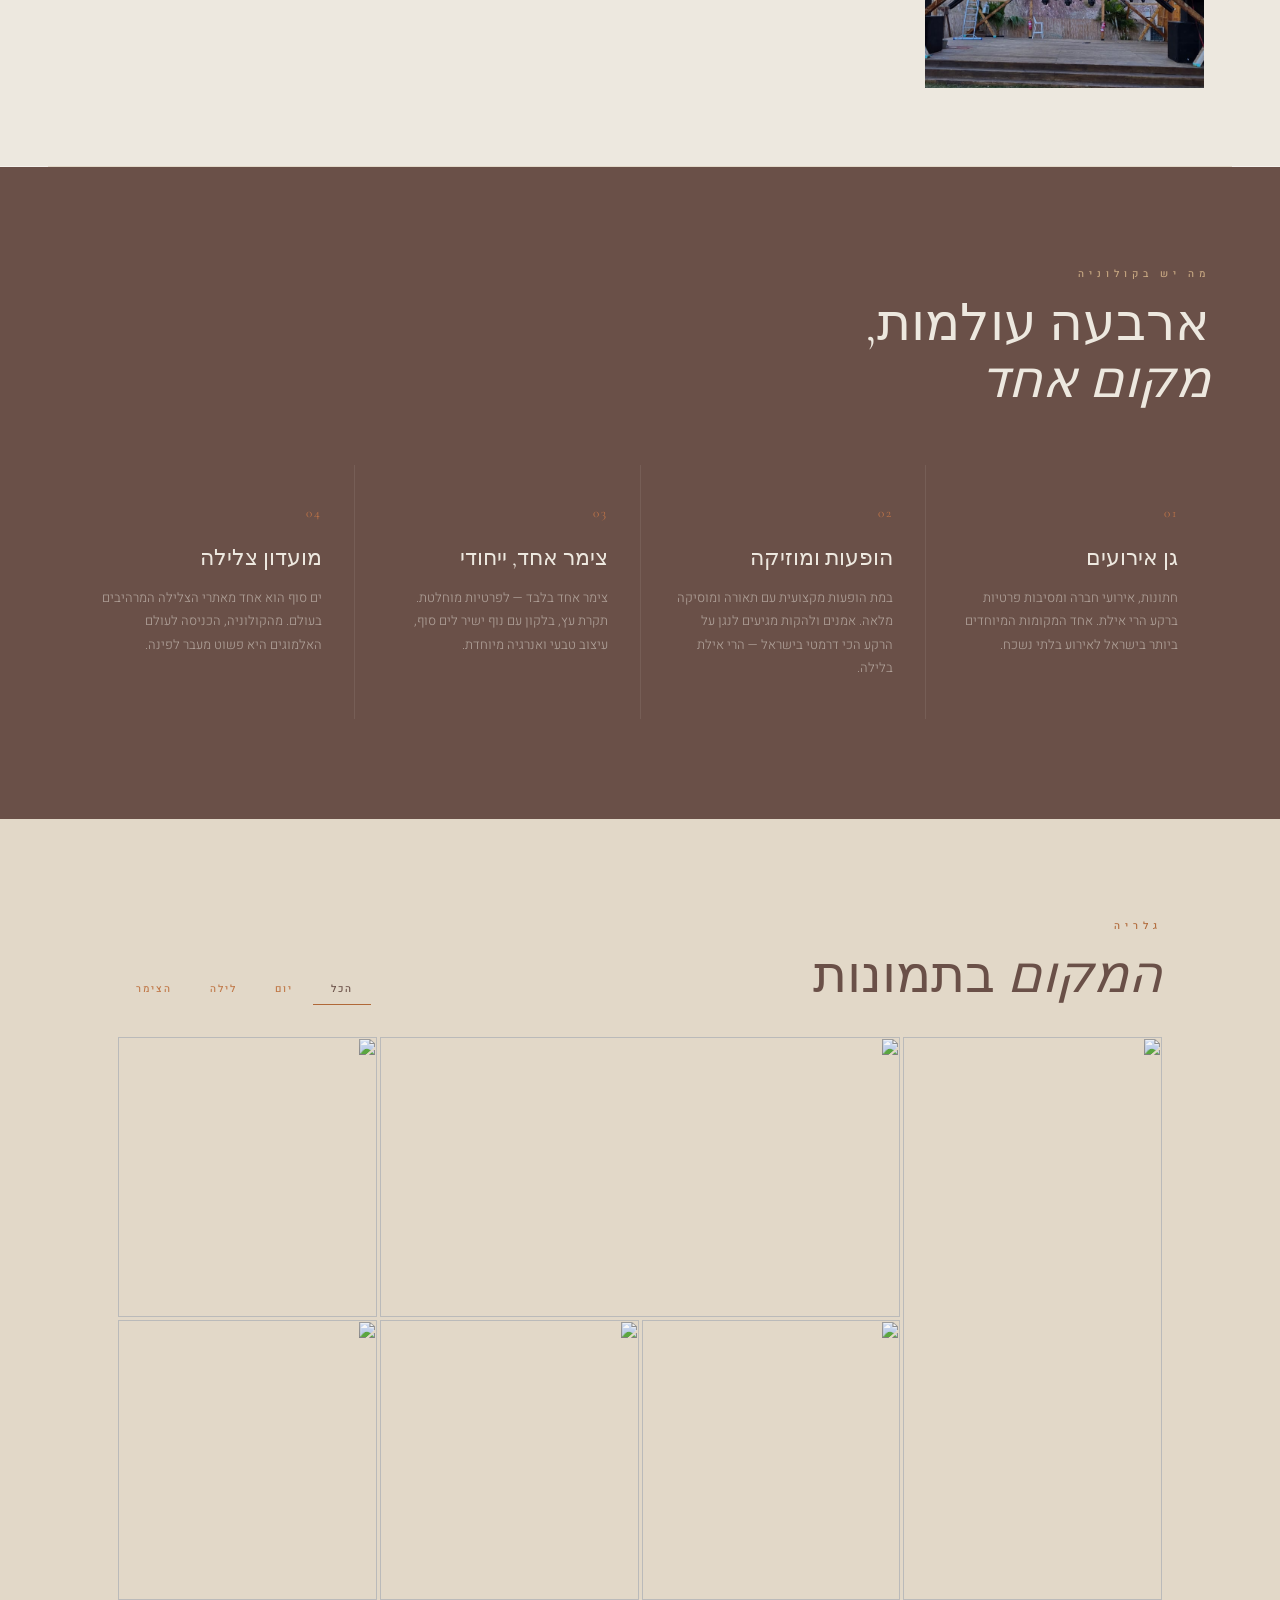
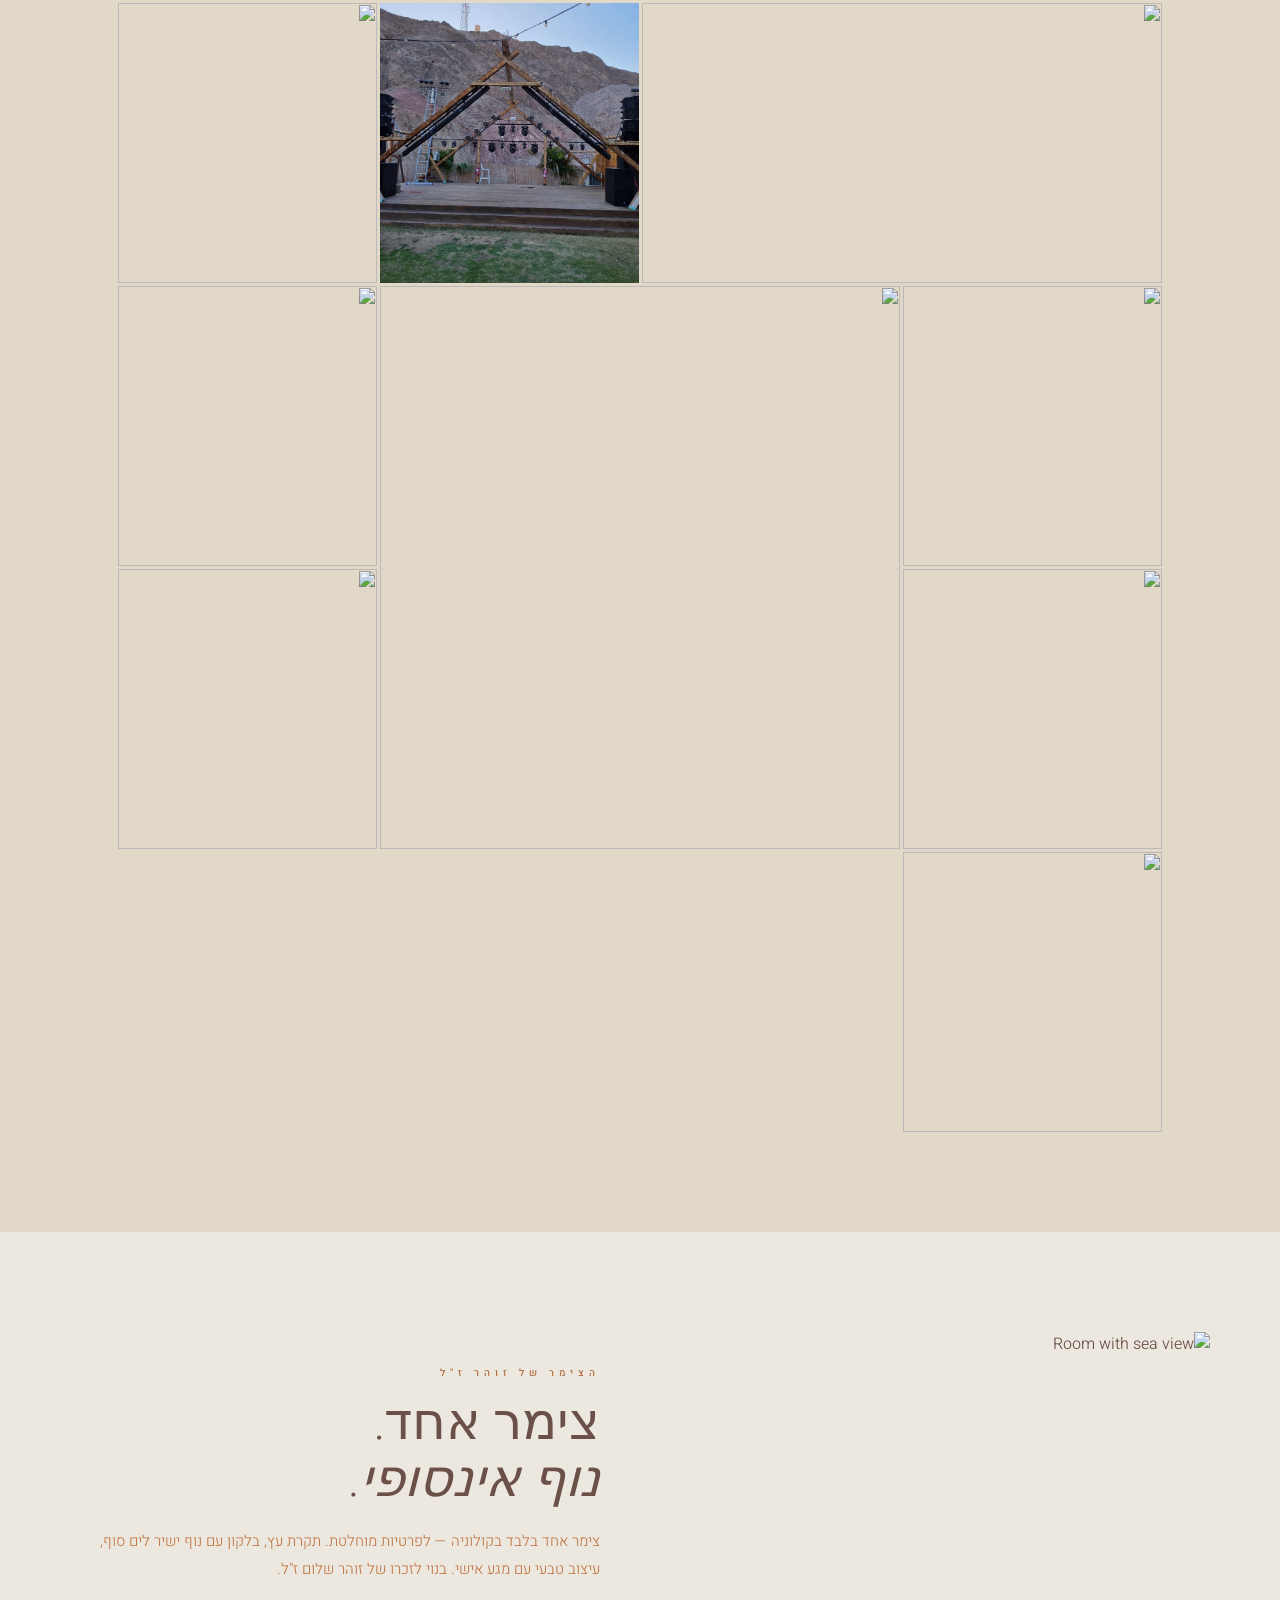
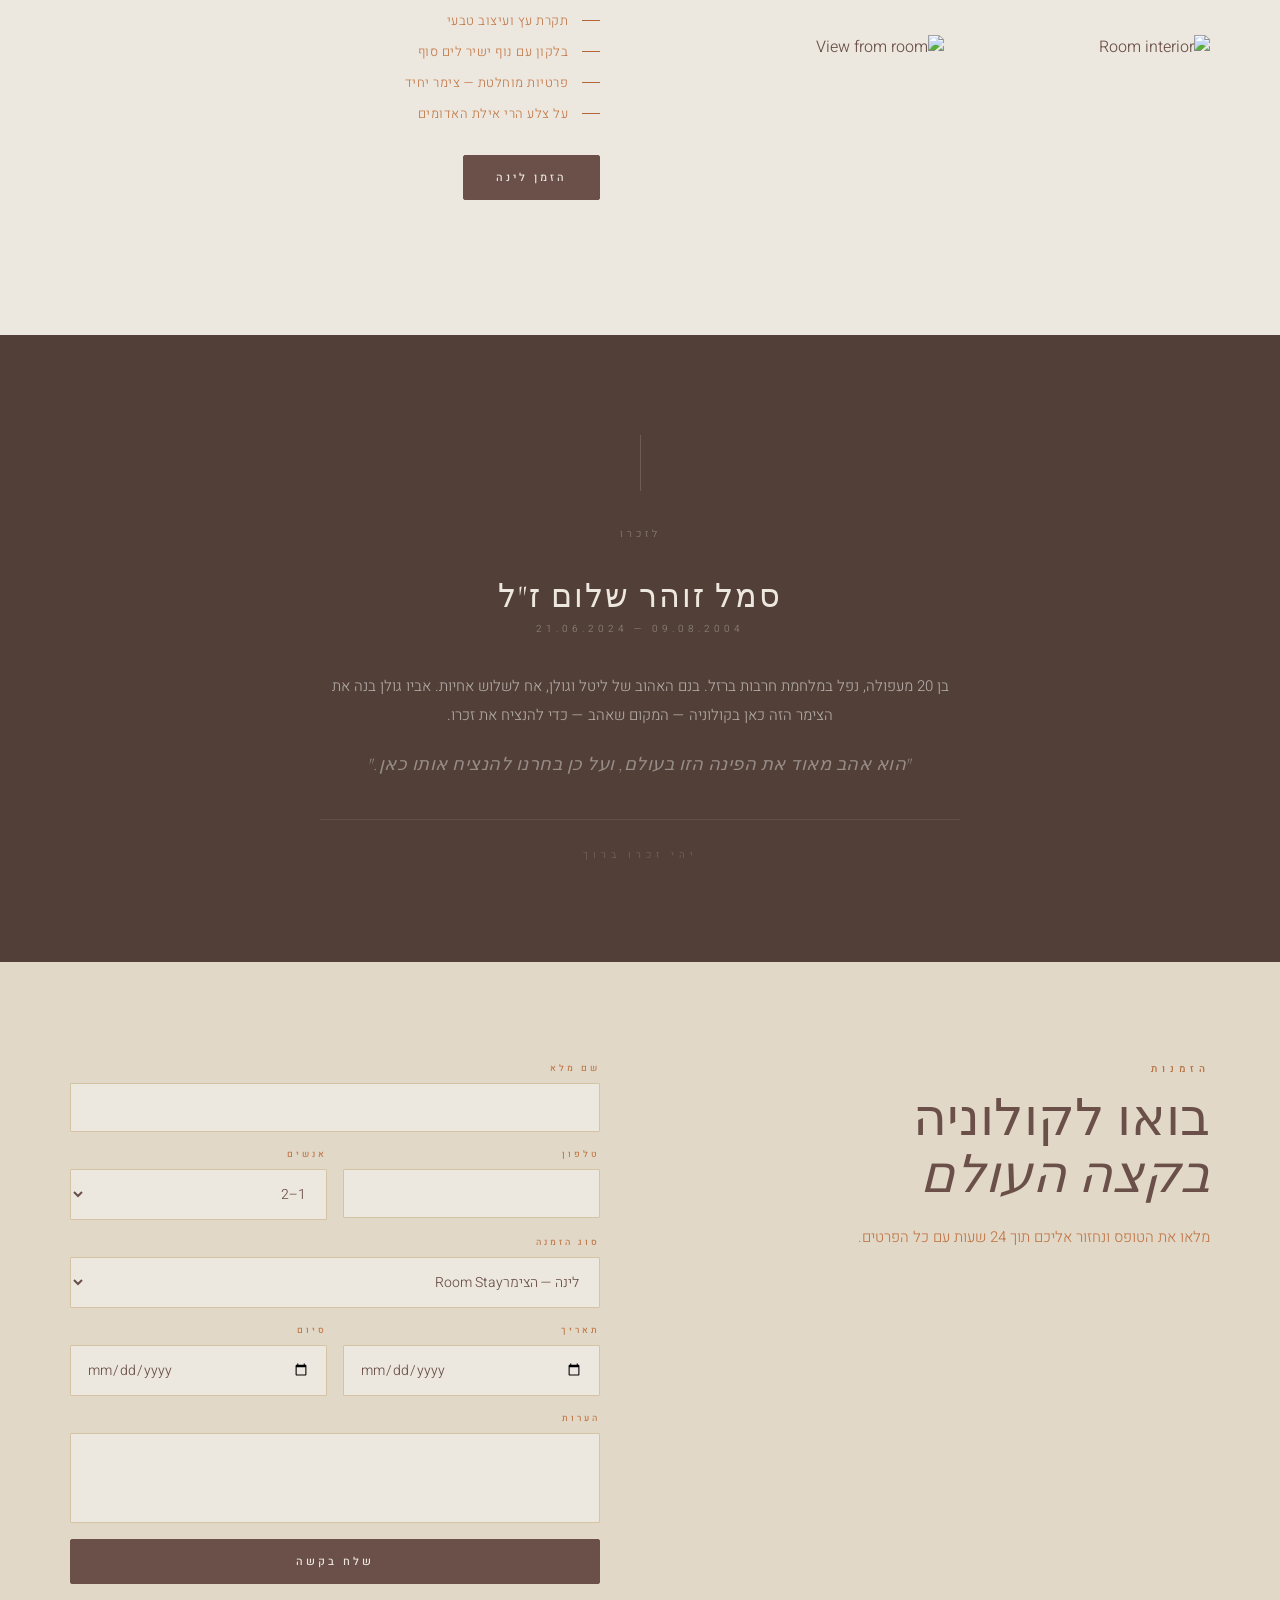
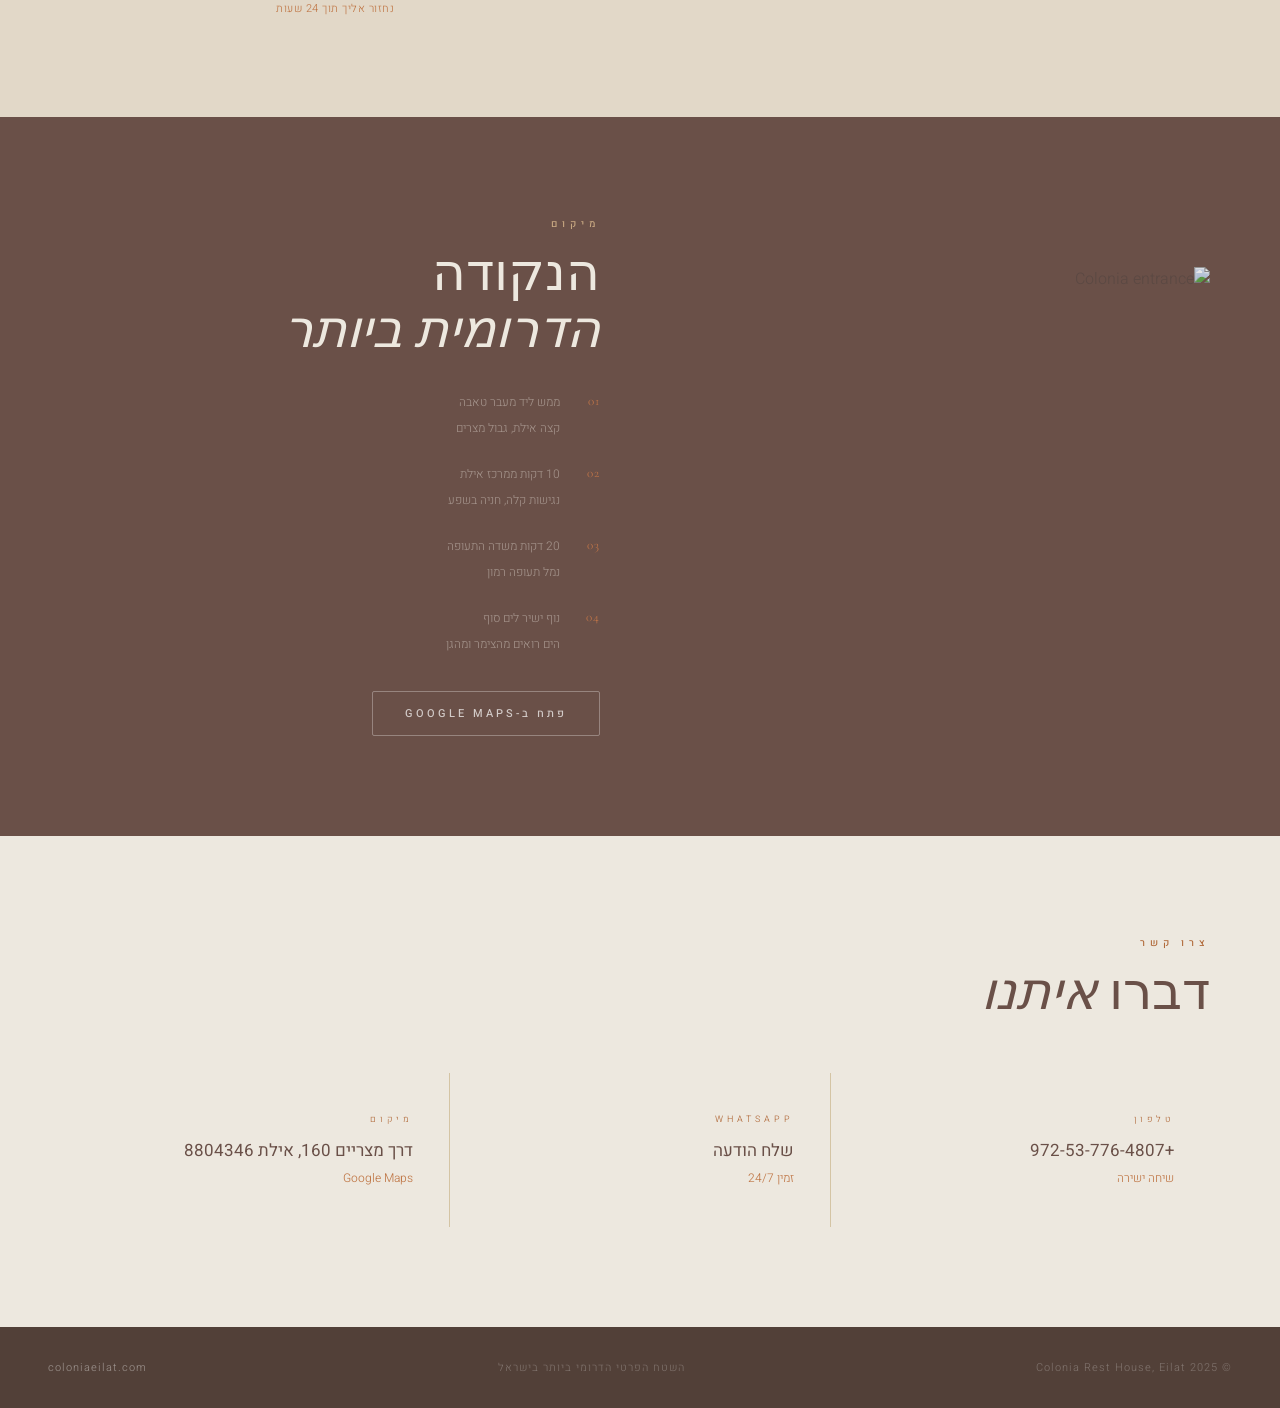
==== commit 6f15ae77: "update: real address + correct map link - index.html" ====
--- a/index.html
+++ b/index.html
@@ -1,4 +1,4 @@
-<!DOCTYPE html>
+﻿<!DOCTYPE html>
 <html lang="he" dir="rtl">
 <head>
   <meta charset="UTF-8" />
@@ -601,8 +601,8 @@
       <p class="hero-eyebrow"><span class="he">השטח הפרטי הדרומי ביותר בישראל</span><span class="en">Israel's Southernmost Private Land</span></p>
       <h1>Colonia<em>Rest House</em></h1>
       <p class="hero-desc">
-        <span class="he">גן אירועים, חתונות, הופעות וצימר על צלע הרי אילת — ממש ליד מעבר טאבה.</span>
-        <span class="en">Events garden, weddings, live shows and a room on the Eilat mountain slopes — right next to Taba crossing.</span>
+        <span class="he">מתחם אירועים ייחודי על רקע הרי אילת וים סוף. גן לאירועים, חתונות, הופעות חיות, lounge בלילה — בסוף הדרך, בתחילת משהו אחר.</span>
+        <span class="en">A unique events venue against the Eilat mountains and Red Sea. Garden events, weddings, live shows, lounge nights — at the end of the road, the beginning of something different.</span>
       </p>
       <div class="hero-btns">
         <a href="#booking" class="btn-primary filled"><span class="he">הזמן מקום</span><span class="en">Reserve Now</span></a>
@@ -878,7 +878,7 @@
             <li class="loc-item"><span class="loc-num">03</span><div class="loc-text"><strong><span class="he">20 דקות משדה התעופה</span><span class="en">20 min from Ramon Airport</span></strong><span><span class="he">נמל תעופה רמון</span><span class="en">Direct from the airport</span></span></div></li>
             <li class="loc-item"><span class="loc-num">04</span><div class="loc-text"><strong><span class="he">נוף ישיר לים סוף</span><span class="en">Direct Red Sea View</span></strong><span><span class="he">הים רואים מהצימר ומהגן</span><span class="en">Sea visible from room and garden</span></span></div></li>
           </ul>
-          <a href="https://maps.google.com/?q=29.5049,34.9157" target="_blank" class="btn-primary" style="margin-top:36px;display:inline-block;border-color:rgba(255,255,255,0.3);color:rgba(255,255,255,0.7);">
+          <a href="https://maps.app.goo.gl/pSJWfZtYGJY27FjQ9" target="_blank" class="btn-primary" style="margin-top:36px;display:inline-block;border-color:rgba(255,255,255,0.3);color:rgba(255,255,255,0.7);">
             <span class="he">פתח ב-Google Maps</span><span class="en">Open in Google Maps</span>
           </a>
         </div>
@@ -892,19 +892,19 @@
       <p class="section-eyebrow"><span class="he">צרו קשר</span><span class="en">Contact</span></p>
       <h2 class="section-title"><span class="he">דברו <em>איתנו</em></span><span class="en">Get in <em>Touch</em></span></h2>
       <div class="contact-grid">
-        <a href="tel:PHONE" class="contact-card">
+        <a href="tel:+972537764807" class="contact-card">
           <span class="c-type"><span class="he">טלפון</span><span class="en">Phone</span></span>
-          <div class="c-val" id="tel-val"><span class="he">בקרוב</span><span class="en">Coming soon</span></div>
+          <div class="c-val" id="tel-val">+972-53-776-4807</div>
           <div class="c-sub"><span class="he">שיחה ישירה</span><span class="en">Direct call</span></div>
         </a>
-        <a href="https://wa.me/PHONE" class="contact-card">
+        <a href="https://wa.me/972537764807" class="contact-card">
           <span class="c-type">WhatsApp</span>
           <div class="c-val"><span class="he">שלח הודעה</span><span class="en">Send a message</span></div>
           <div class="c-sub"><span class="he">זמין 24/7</span><span class="en">Available 24/7</span></div>
         </a>
-        <a href="https://maps.google.com/?q=29.5049,34.9157" target="_blank" class="contact-card">
+        <a href="https://maps.app.goo.gl/pSJWfZtYGJY27FjQ9" target="_blank" class="contact-card">
           <span class="c-type"><span class="he">מיקום</span><span class="en">Location</span></span>
-          <div class="c-val"><span class="he">ליד מעבר טאבה, אילת</span><span class="en">Next to Taba, Eilat</span></div>
+          <div class="c-val"><span class="he">דרך מצריים 160, אילת 8804346</span><span class="en">Derech Mitzraim 160, Eilat 8804346</span></div>
           <div class="c-sub">Google Maps</div>
         </a>
       </div>
@@ -949,3 +949,4 @@
   </script>
 </body>
 </html>
+
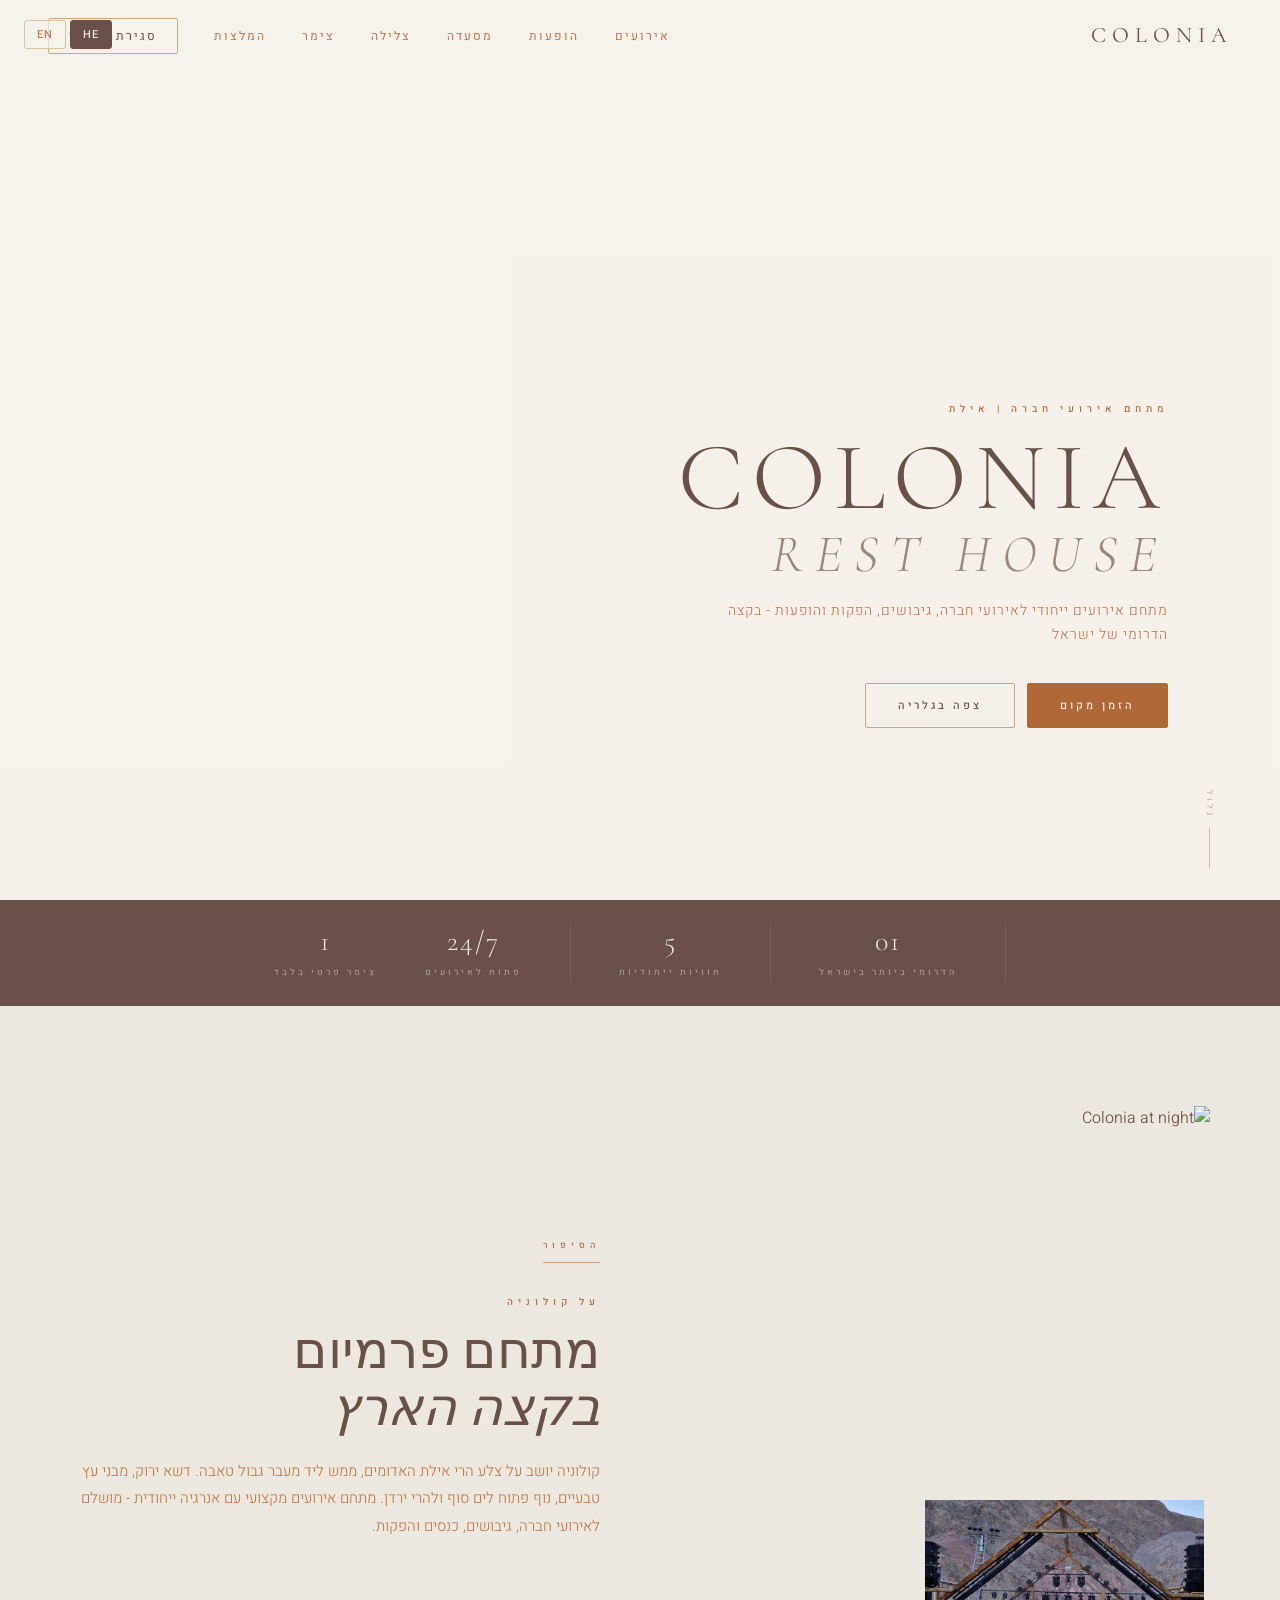
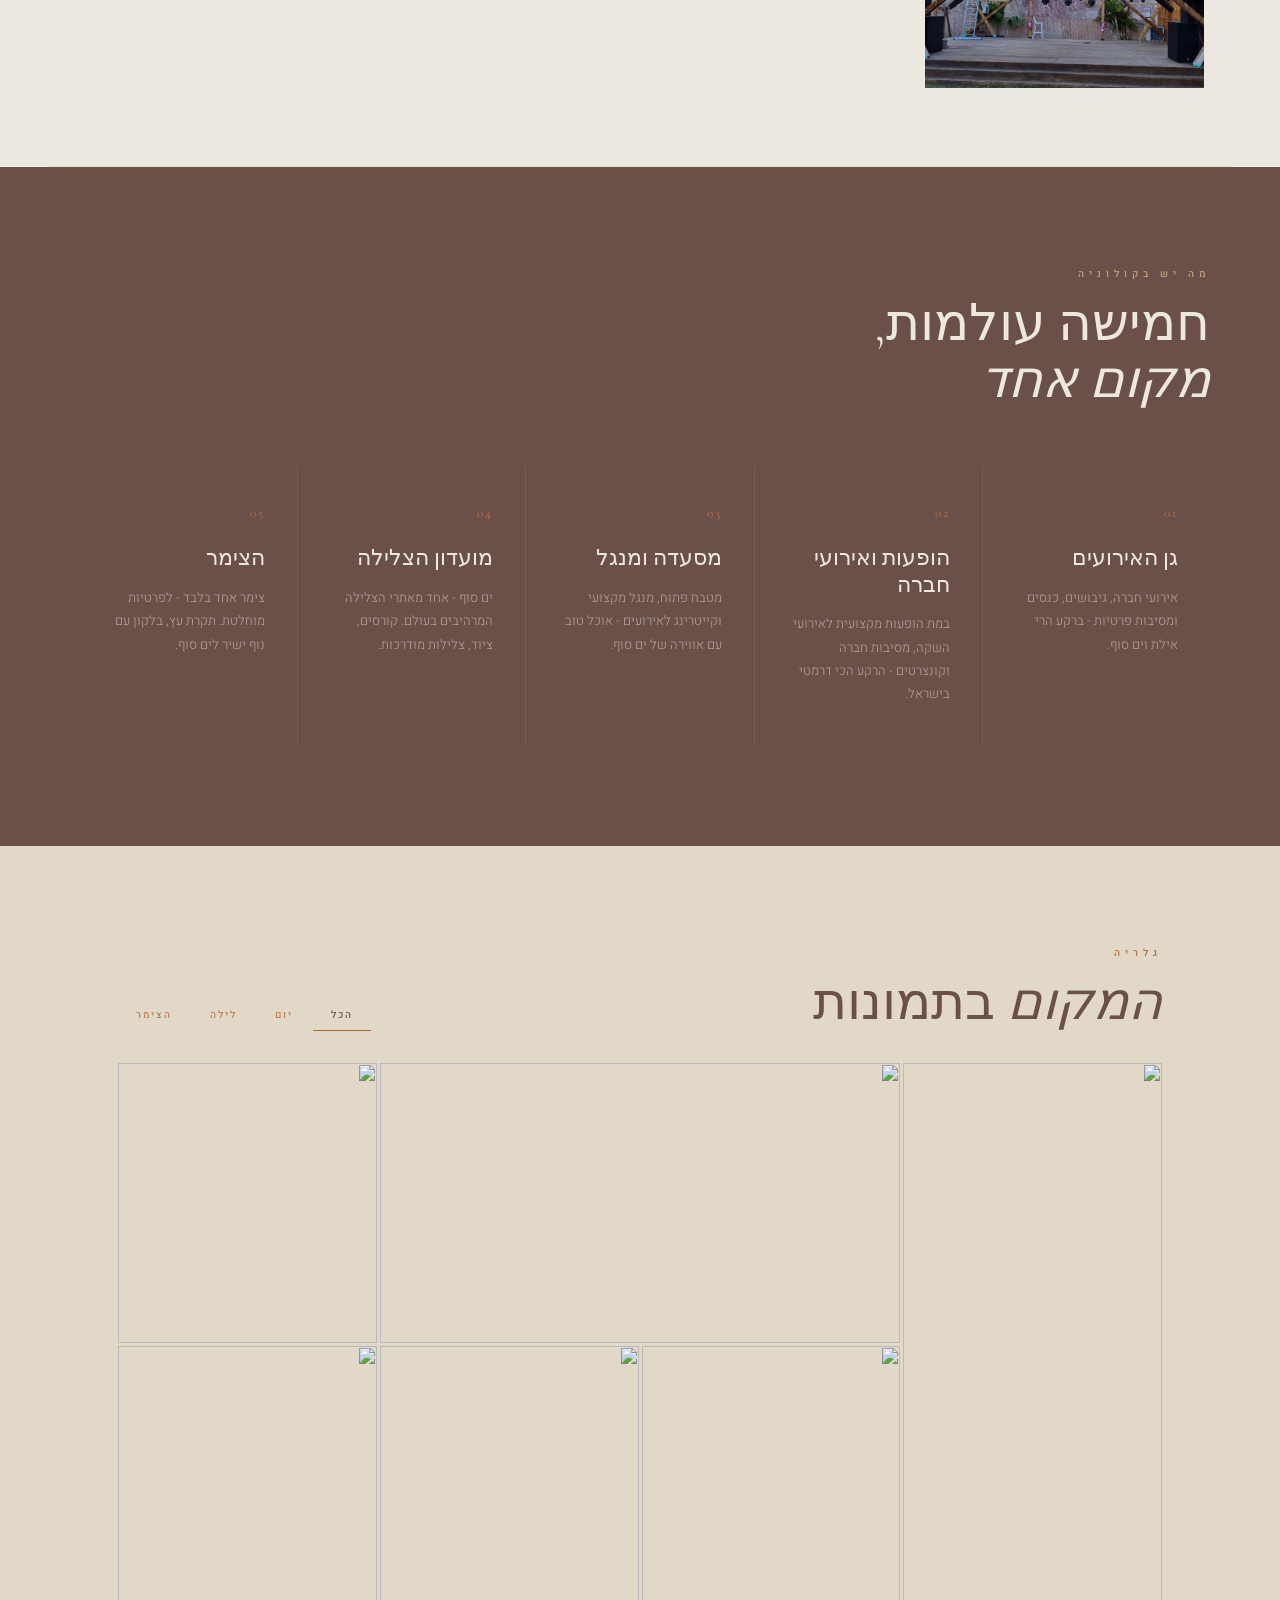
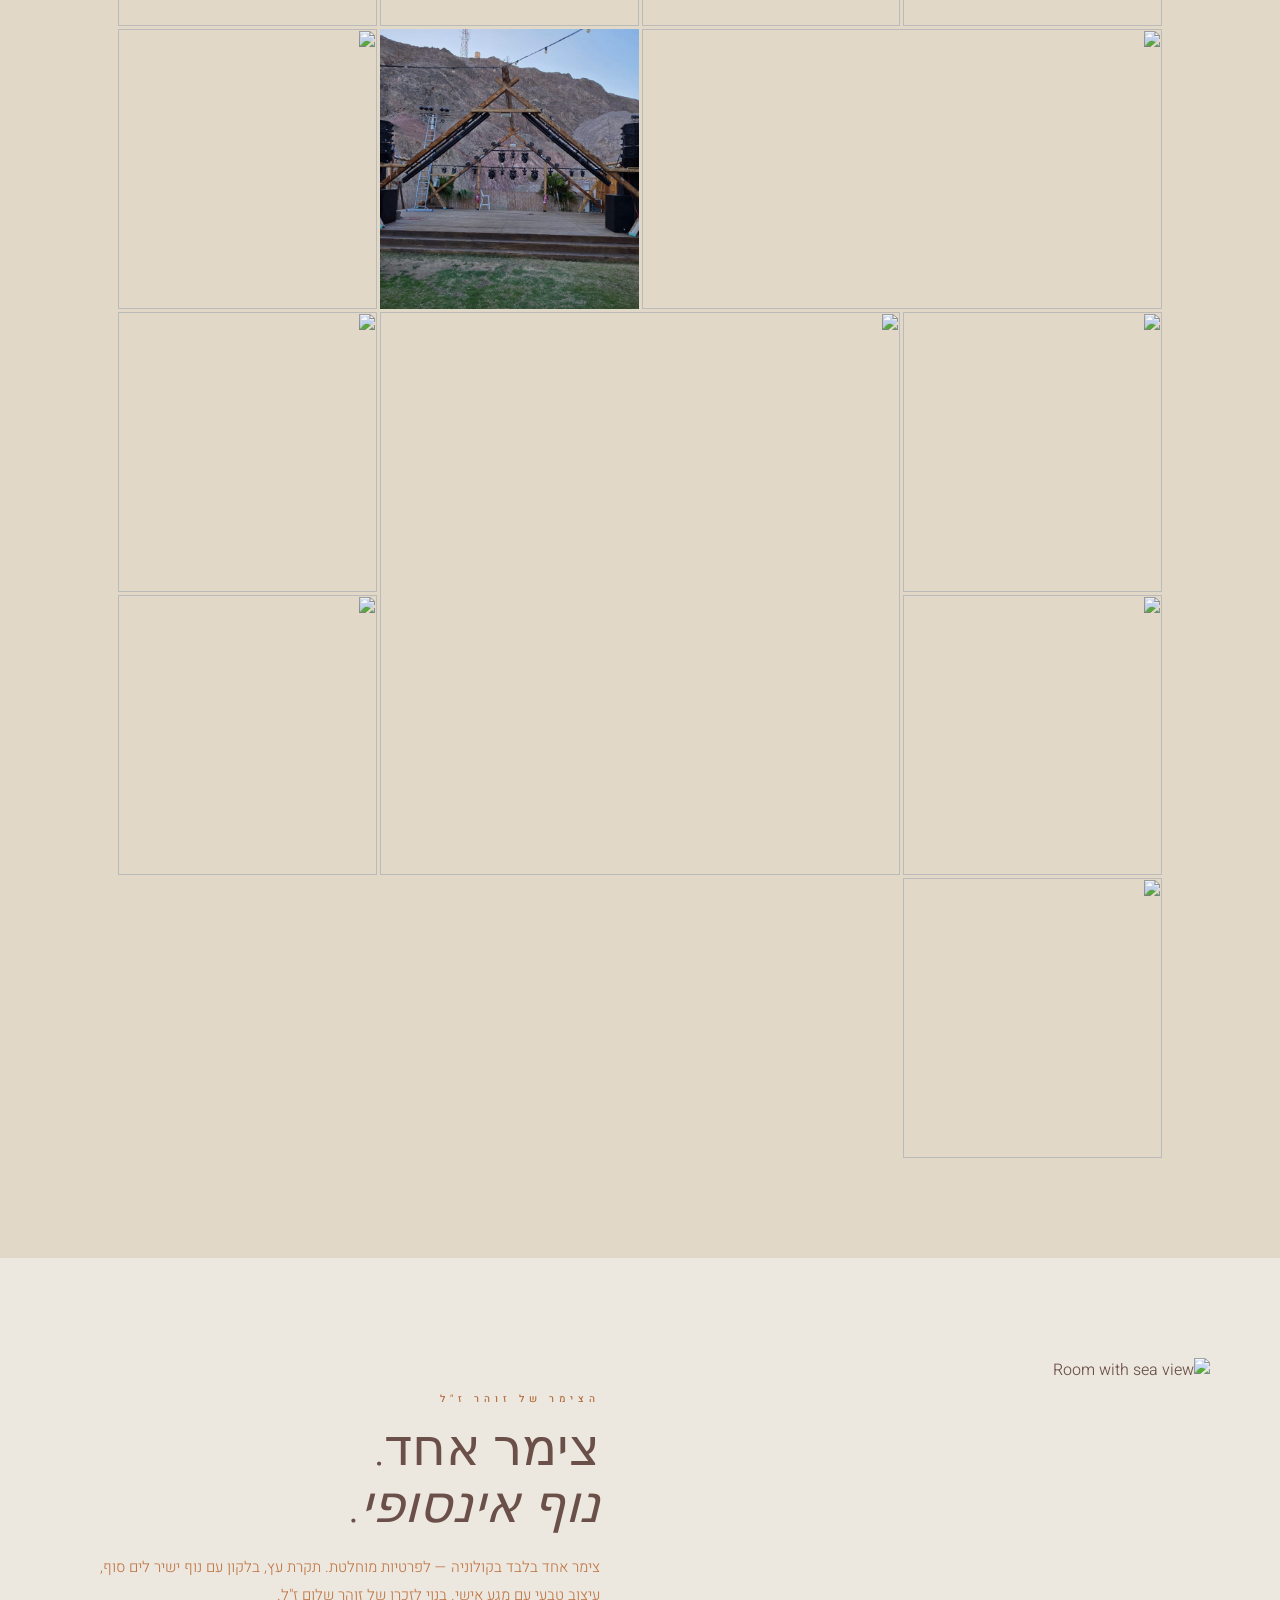
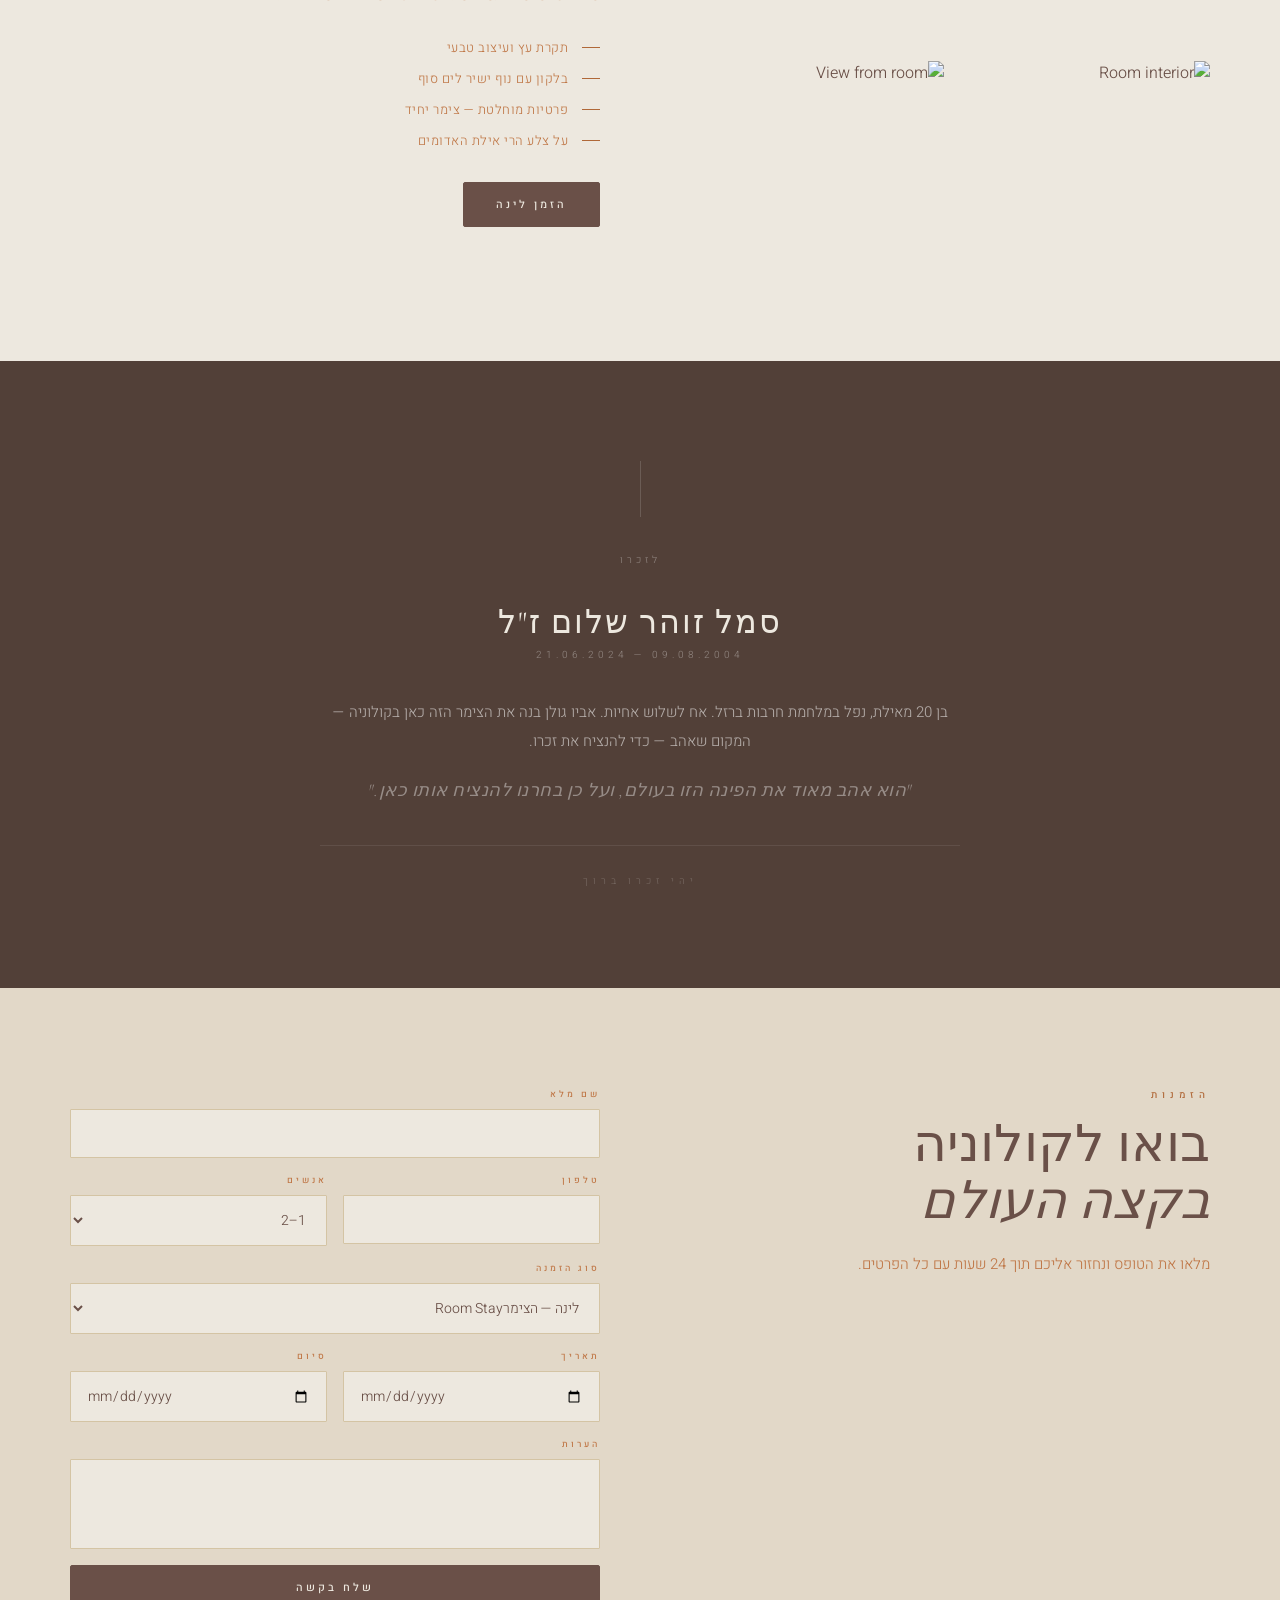
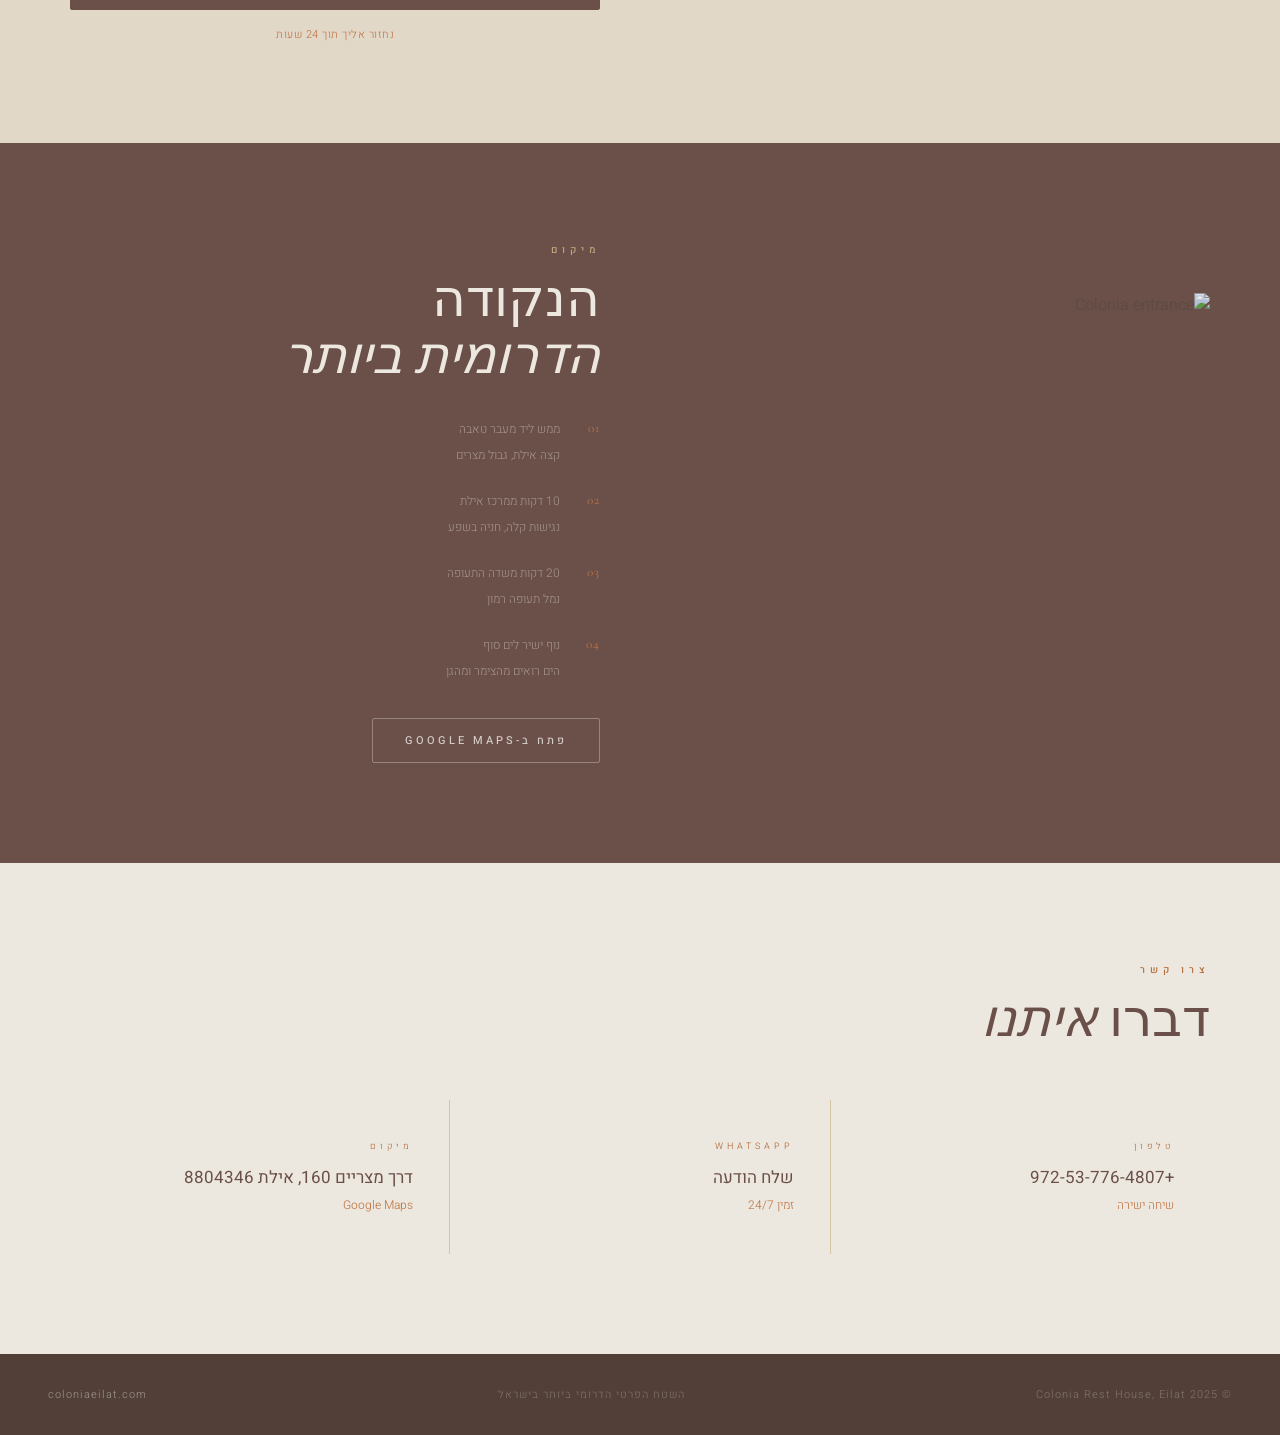
==== commit f780901d: "fix: lang-switch moves to opposite side on EN (RTL/LTR responsive)" ====
--- a/index.html
+++ b/index.html
@@ -57,8 +57,13 @@
 
     /* LANG */
     .lang-switch {
-      position: fixed; top: 20px; left: 24px;
+      position: fixed; top: 20px;
+      left: 24px; right: auto;
       z-index: 1000; display: flex; gap: 4px;
+      transition: left 0.3s, right 0.3s;
+    }
+    body.lang-en .lang-switch {
+      left: auto; right: 24px;
     }
     .lang-btn {
       background: rgba(245,241,235,0.7);
@@ -128,7 +133,7 @@
     }
     .hero-overlay {
       position: absolute; inset: 0;
-      background: rgba(245,241,235,0.62);
+      background: rgba(245,241,235,0.78);
     }
     .hero-content {
       position: relative; z-index: 2;
@@ -295,13 +300,14 @@
     /* OFFERINGS */
     .offerings { background: var(--earth); }
     .offerings-grid {
-      display: grid; grid-template-columns: repeat(4, 1fr);
+      display: grid; grid-template-columns: repeat(5, 1fr);
       gap: 1px; background: rgba(255,255,255,0.08);
       margin-top: 56px;
     }
     .offering-card {
       background: var(--earth); padding: 40px 32px;
       transition: background 0.3s;
+      display: block;
     }
     .offering-card:hover { background: var(--deep); }
     .offering-num {
@@ -534,10 +540,45 @@
 
     /* MOBILE */
     @media (max-width: 900px) {
+      .offerings-grid {
+        grid-template-columns: 1fr !important;
+        gap: 2px;
+        margin-top: 32px;
+      }
+      .offering-card {
+        display: flex !important;
+        flex-direction: row !important;
+        align-items: center !important;
+        padding: 22px 24px !important;
+        gap: 18px;
+        min-height: 80px;
+      }
+      .offering-num {
+        font-size: 24px !important;
+        margin-bottom: 0 !important;
+        flex-shrink: 0;
+        width: 36px;
+        opacity: 0.3;
+      }
+      .offering-title {
+        font-size: 17px !important;
+        margin-bottom: 2px !important;
+        line-height: 1.2 !important;
+      }
+      .offering-body {
+        font-size: 12px !important;
+        opacity: 0.6;
+        display: -webkit-box;
+        -webkit-line-clamp: 1;
+        -webkit-box-orient: vertical;
+        overflow: hidden;
+        margin-top: 0 !important;
+      }
       nav { padding: 16px 20px; }
       nav.scrolled { padding: 14px 20px; }
       .nav-links { display: none; }
-      .lang-switch { top: 16px; left: 16px; }
+      .lang-switch { top: 16px; left: 16px; right: auto; }
+      body.lang-en .lang-switch { left: auto; right: 16px; }
       .hero-content { padding: 0 20px 56px; }
       .hero-scroll { display: none; }
       .intro-strip { flex-wrap: wrap; gap: 20px; padding: 24px 20px; }
@@ -577,19 +618,21 @@
 </head>
 <body>
 
-  <div class="lang-switch">
+  <div class="lang-switch" id="langSwitch">
     <button class="lang-btn active" id="btn-he" onclick="setLang('he')">HE</button>
     <button class="lang-btn" id="btn-en" onclick="setLang('en')">EN</button>
   </div>
 
   <nav id="navbar">
-    <a href="#home" class="nav-logo">Colonia</a>
+    <a href="index.html" class="nav-logo">Colonia</a>
     <ul class="nav-links">
-      <li><a href="#about"><span class="he">אודות</span><span class="en">About</span></a></li>
-      <li><a href="#gallery"><span class="he">גלריה</span><span class="en">Gallery</span></a></li>
-      <li><a href="#room"><span class="he">הצימר</span><span class="en">The Room</span></a></li>
-      <li><a href="#location"><span class="he">מיקום</span><span class="en">Location</span></a></li>
-      <li><a href="#booking" class="nav-cta"><span class="he">הזמנה</span><span class="en">Book</span></a></li>
+      <li><a href="events.html"><span class="he">אירועים</span><span class="en">Events</span></a></li>
+      <li><a href="shows.html"><span class="he">הופעות</span><span class="en">Shows</span></a></li>
+      <li><a href="restaurant.html"><span class="he">מסעדה</span><span class="en">Restaurant</span></a></li>
+      <li><a href="diving.html"><span class="he">צלילה</span><span class="en">Diving</span></a></li>
+      <li><a href="room.html"><span class="he">צימר</span><span class="en">Room</span></a></li>
+      <li><a href="testimonials.html"><span class="he">המלצות</span><span class="en">Reviews</span></a></li>
+      <li><a href="index.html#booking" class="nav-cta"><span class="he">סגירת תאריך</span><span class="en">Book Now</span></a></li>
     </ul>
   </nav>
 
@@ -598,11 +641,11 @@
     <div class="hero-bg"></div>
     <div class="hero-overlay"></div>
     <div class="hero-content">
-      <p class="hero-eyebrow"><span class="he">השטח הפרטי הדרומי ביותר בישראל</span><span class="en">Israel's Southernmost Private Land</span></p>
+      <p class="hero-eyebrow"><span class="he">מתחם אירועי חברה | אילת</span><span class="en">Corporate Events Venue | Eilat</span></p>
       <h1>Colonia<em>Rest House</em></h1>
       <p class="hero-desc">
-        <span class="he">מתחם אירועים ייחודי על רקע הרי אילת וים סוף. גן לאירועים, חתונות, הופעות חיות, lounge בלילה — בסוף הדרך, בתחילת משהו אחר.</span>
-        <span class="en">A unique events venue against the Eilat mountains and Red Sea. Garden events, weddings, live shows, lounge nights — at the end of the road, the beginning of something different.</span>
+        <span class="he">מתחם אירועים ייחודי לאירועי חברה, גיבושים, הפקות והופעות - בקצה הדרומי של ישראל</span>
+        <span class="en">A unique corporate events venue for company events, team-building, productions and live shows - at Israel's southern tip</span>
       </p>
       <div class="hero-btns">
         <a href="#booking" class="btn-primary filled"><span class="he">הזמן מקום</span><span class="en">Reserve Now</span></a>
@@ -620,7 +663,7 @@
       <span class="strip-label en">Southernmost in Israel</span>
     </div>
     <div class="strip-item">
-      <span class="strip-num">4</span>
+      <span class="strip-num">5</span>
       <span class="strip-label he">חוויות ייחודיות</span>
       <span class="strip-label en">Unique Experiences</span>
     </div>
@@ -652,12 +695,12 @@
           <span class="about-tag"><span class="he">הסיפור</span><span class="en">The Story</span></span>
           <p class="section-eyebrow"><span class="he">על קולוניה</span><span class="en">About Colonia</span></p>
           <h2 class="section-title">
-            <span class="he">מקום שאנטי<br/><em>בקצה הארץ</em></span>
-            <span class="en">A Shanti Place<br/><em>at the Edge</em></span>
+            <span class="he">מתחם פרמיום<br/><em>בקצה הארץ</em></span>
+            <span class="en">Premium Venue<br/><em>at the Edge</em></span>
           </h2>
           <p class="section-body">
-            <span class="he">קולוניה Rest House יושב על צלע הרי אילת האדומים, ממש ליד מעבר גבול טאבה. דשא ירוק, מבני עץ טבעיים, נוף פתוח לים סוף ולהרי ירדן. מקום עם אנרגיה מיוחדת ואווירת שאנטי שקשה למצוא.</span>
-            <span class="en">Colonia Rest House sits on the slopes of Eilat's red mountains, right next to the Taba border crossing. Green lawns, natural wood structures, open views to the Red Sea and Jordan's mountains. A place with rare energy and a shanti atmosphere unlike anything else.</span>
+            <span class="he">קולוניה יושב על צלע הרי אילת האדומים, ממש ליד מעבר גבול טאבה. דשא ירוק, מבני עץ טבעיים, נוף פתוח לים סוף ולהרי ירדן. מתחם אירועים מקצועי עם אנרגיה ייחודית - מושלם לאירועי חברה, גיבושים, כנסים והפקות.</span>
+            <span class="en">Colonia sits on the slopes of Eilat's red mountains, right next to the Taba border crossing. Green lawns, natural wood structures, open views to the Red Sea and Jordan's mountains. A professional events venue with unique energy - perfect for corporate events, team-building, conferences and productions.</span>
           </p>
         </div>
       </div>
@@ -671,30 +714,35 @@
     <div class="container">
       <p class="section-eyebrow light"><span class="he">מה יש בקולוניה</span><span class="en">What's at Colonia</span></p>
       <h2 class="section-title light">
-        <span class="he">ארבעה עולמות,<br/><em>מקום אחד</em></span>
-        <span class="en">Four Worlds,<br/><em>One Place</em></span>
+        <span class="he">חמישה עולמות,<br/><em>מקום אחד</em></span>
+        <span class="en">Five Worlds,<br/><em>One Place</em></span>
       </h2>
       <div class="offerings-grid">
-        <div class="offering-card">
+        <a href="events.html" class="offering-card" style="text-decoration:none;">
           <span class="offering-num">01</span>
-          <div class="offering-title"><span class="he">גן אירועים</span><span class="en">Events Garden</span></div>
-          <p class="offering-body"><span class="he">חתונות, אירועי חברה ומסיבות פרטיות ברקע הרי אילת. אחד המקומות המיוחדים ביותר בישראל לאירוע בלתי נשכח.</span><span class="en">Weddings, corporate events and private parties with the backdrop of Eilat's mountains. One of Israel's most unique event venues.</span></p>
-        </div>
-        <div class="offering-card">
+          <div class="offering-title"><span class="he">גן האירועים</span><span class="en">Events Garden</span></div>
+          <p class="offering-body"><span class="he">אירועי חברה, גיבושים, כנסים ומסיבות פרטיות - ברקע הרי אילת וים סוף.</span><span class="en">Corporate events, team-building, conferences and private parties - against Eilat's mountains and the Red Sea.</span></p>
+        </a>
+        <a href="shows.html" class="offering-card" style="text-decoration:none;">
           <span class="offering-num">02</span>
-          <div class="offering-title"><span class="he">הופעות ומוזיקה</span><span class="en">Shows & Music</span></div>
-          <p class="offering-body"><span class="he">במת הופעות מקצועית עם תאורה ומוסיקה מלאה. אמנים ולהקות מגיעים לנגן על הרקע הכי דרמטי בישראל — הרי אילת בלילה.</span><span class="en">Professional stage with full lighting and sound. Artists perform against the most dramatic backdrop in Israel — Eilat mountains by night.</span></p>
-        </div>
-        <div class="offering-card">
+          <div class="offering-title"><span class="he">הופעות ואירועי חברה</span><span class="en">Shows & Corporate</span></div>
+          <p class="offering-body"><span class="he">במת הופעות מקצועית לאירועי השקה, מסיבות חברה וקונצרטים - הרקע הכי דרמטי בישראל.</span><span class="en">Professional stage for launch events, company parties and concerts - the most dramatic backdrop in Israel.</span></p>
+        </a>
+        <a href="restaurant.html" class="offering-card" style="text-decoration:none;">
           <span class="offering-num">03</span>
-          <div class="offering-title"><span class="he">צימר אחד, ייחודי</span><span class="en">One Private Room</span></div>
-          <p class="offering-body"><span class="he">צימר אחד בלבד — לפרטיות מוחלטת. תקרת עץ, בלקון עם נוף ישיר לים סוף, עיצוב טבעי ואנרגיה מיוחדת.</span><span class="en">One room only — for complete privacy. Wooden ceiling, balcony with a direct Red Sea view, natural design and rare atmosphere.</span></p>
-        </div>
-        <div class="offering-card">
+          <div class="offering-title"><span class="he">מסעדה ומנגל</span><span class="en">Restaurant & BBQ</span></div>
+          <p class="offering-body"><span class="he">מטבח פתוח, מנגל מקצועי וקייטרינג לאירועים - אוכל טוב עם אווירה של ים סוף.</span><span class="en">Open kitchen, professional BBQ and event catering - great food with a Red Sea atmosphere.</span></p>
+        </a>
+        <a href="diving.html" class="offering-card" style="text-decoration:none;">
           <span class="offering-num">04</span>
-          <div class="offering-title"><span class="he">מועדון צלילה</span><span class="en">Dive Club</span></div>
-          <p class="offering-body"><span class="he">ים סוף הוא אחד מאתרי הצלילה המרהיבים בעולם. מהקולוניה, הכניסה לעולם האלמוגים היא פשוט מעבר לפינה.</span><span class="en">The Red Sea is one of the world's most spectacular dive sites. From Colonia, entering the coral world is just around the corner.</span></p>
-        </div>
+          <div class="offering-title"><span class="he">מועדון הצלילה</span><span class="en">Dive Club</span></div>
+          <p class="offering-body"><span class="he">ים סוף - אחד מאתרי הצלילה המרהיבים בעולם. קורסים, ציוד, צלילות מודרכות.</span><span class="en">The Red Sea - one of the world's most spectacular dive sites. Courses, equipment, guided dives.</span></p>
+        </a>
+        <a href="room.html" class="offering-card" style="text-decoration:none;">
+          <span class="offering-num">05</span>
+          <div class="offering-title"><span class="he">הצימר</span><span class="en">The Room</span></div>
+          <p class="offering-body"><span class="he">צימר אחד בלבד - לפרטיות מוחלטת. תקרת עץ, בלקון עם נוף ישיר לים סוף.</span><span class="en">One room only - for complete privacy. Wooden ceiling, balcony with direct Red Sea view.</span></p>
+        </a>
       </div>
     </div>
   </section>
@@ -779,8 +827,8 @@
         <h2 class="memorial-title"><span class="he">סמל זוהר שלום ז"ל</span><span class="en">Corporal Zohar Shalom z"l</span></h2>
         <p class="memorial-subtitle">09.08.2004 — 21.06.2024</p>
         <p class="memorial-text">
-          <span class="he">בן 20 מעפולה, נפל במלחמת חרבות ברזל. בנם האהוב של ליטל וגולן, אח לשלוש אחיות. אביו גולן בנה את הצימר הזה כאן בקולוניה — המקום שאהב — כדי להנציח את זכרו.</span>
-          <span class="en">Age 20 from Afula, fell in the Iron Swords War. Beloved son of Lital and Golan, brother to three sisters. His father Golan built this room at Colonia — the place he loved — to keep his memory alive forever.</span>
+          <span class="he">בן 20 מאילת, נפל במלחמת חרבות ברזל. אח לשלוש אחיות. אביו גולן בנה את הצימר הזה כאן בקולוניה — המקום שאהב — כדי להנציח את זכרו.</span>
+          <span class="en">Age 20 from Eilat, fell in the Iron Swords War. Brother to three sisters. His father Golan built this room at Colonia — the place he loved — to keep his memory alive forever.</span>
           <em>
             <span class="he">"הוא אהב מאוד את הפינה הזו בעולם, ועל כן בחרנו להנציח אותו כאן."</span>
             <span class="en">"He loved this corner of the world deeply, and so we chose to memorialize him here."</span>
@@ -950,3 +998,4 @@
 </body>
 </html>
 
+
